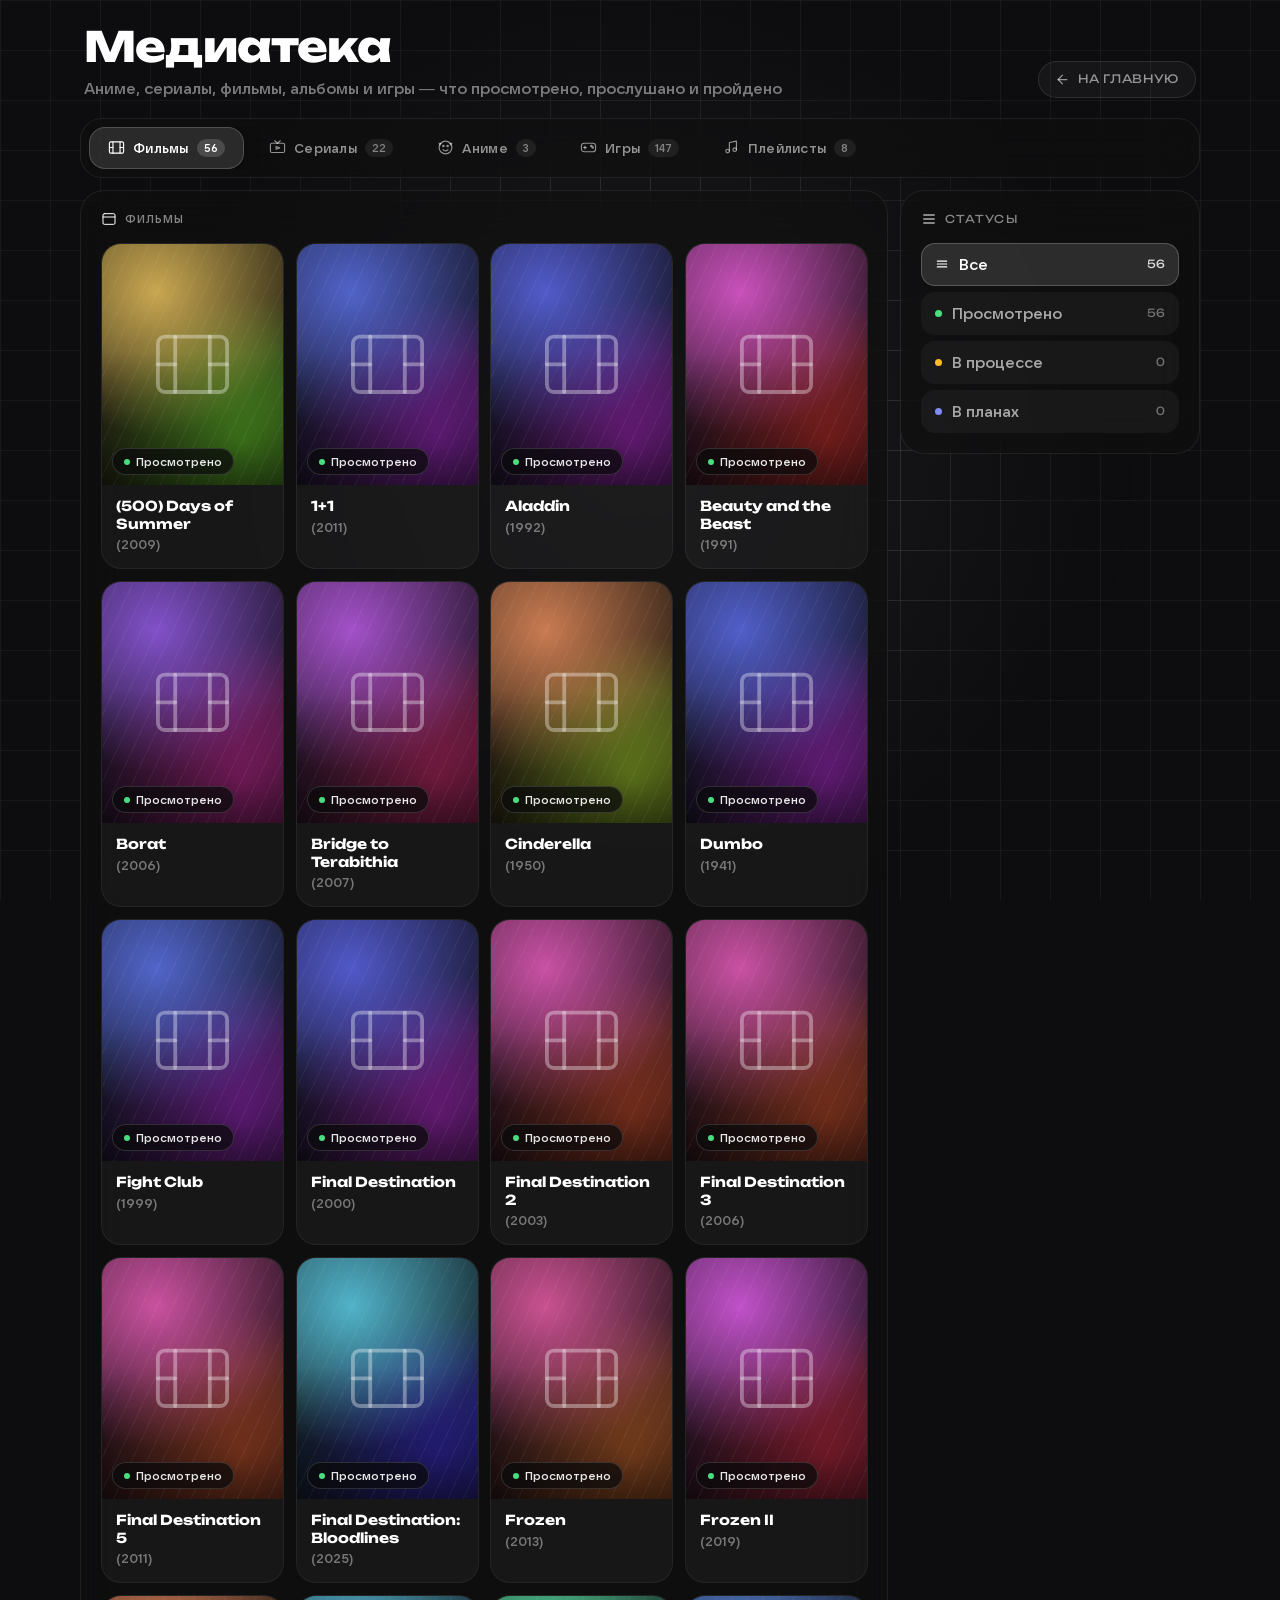
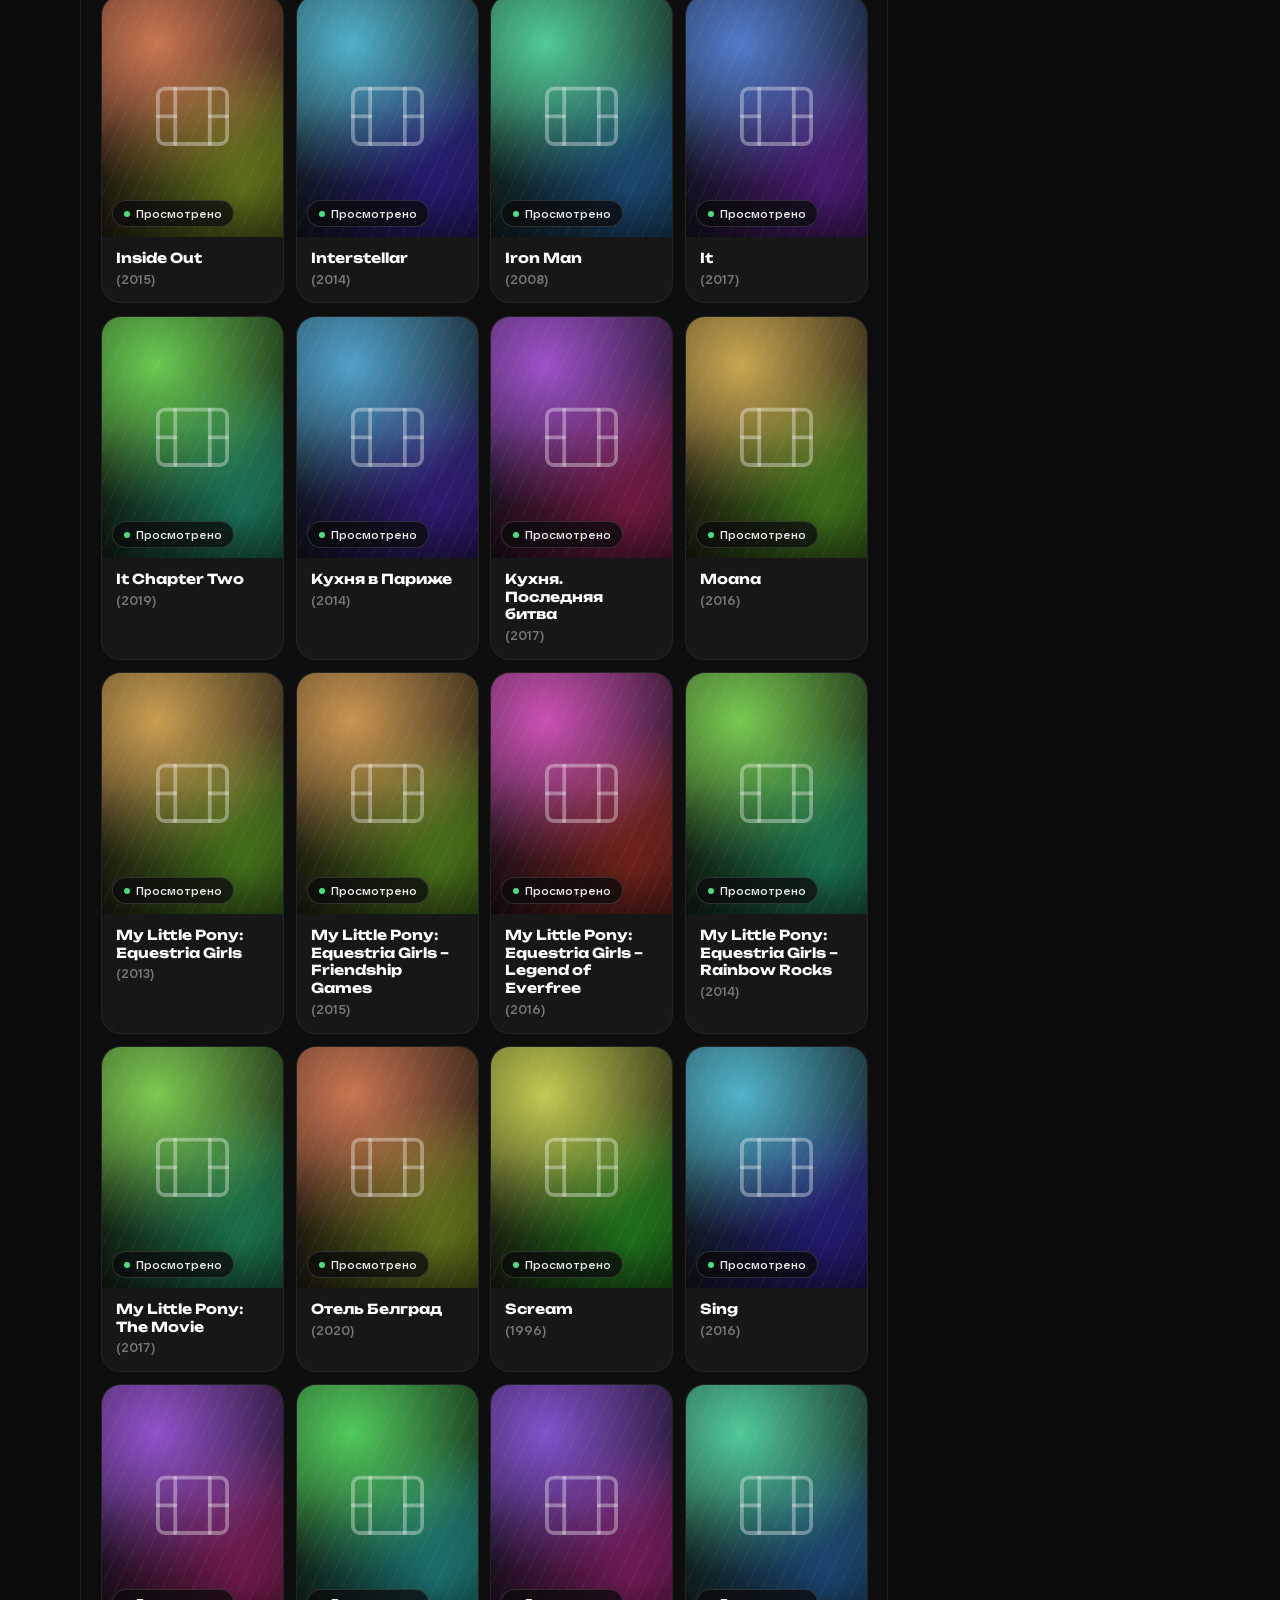
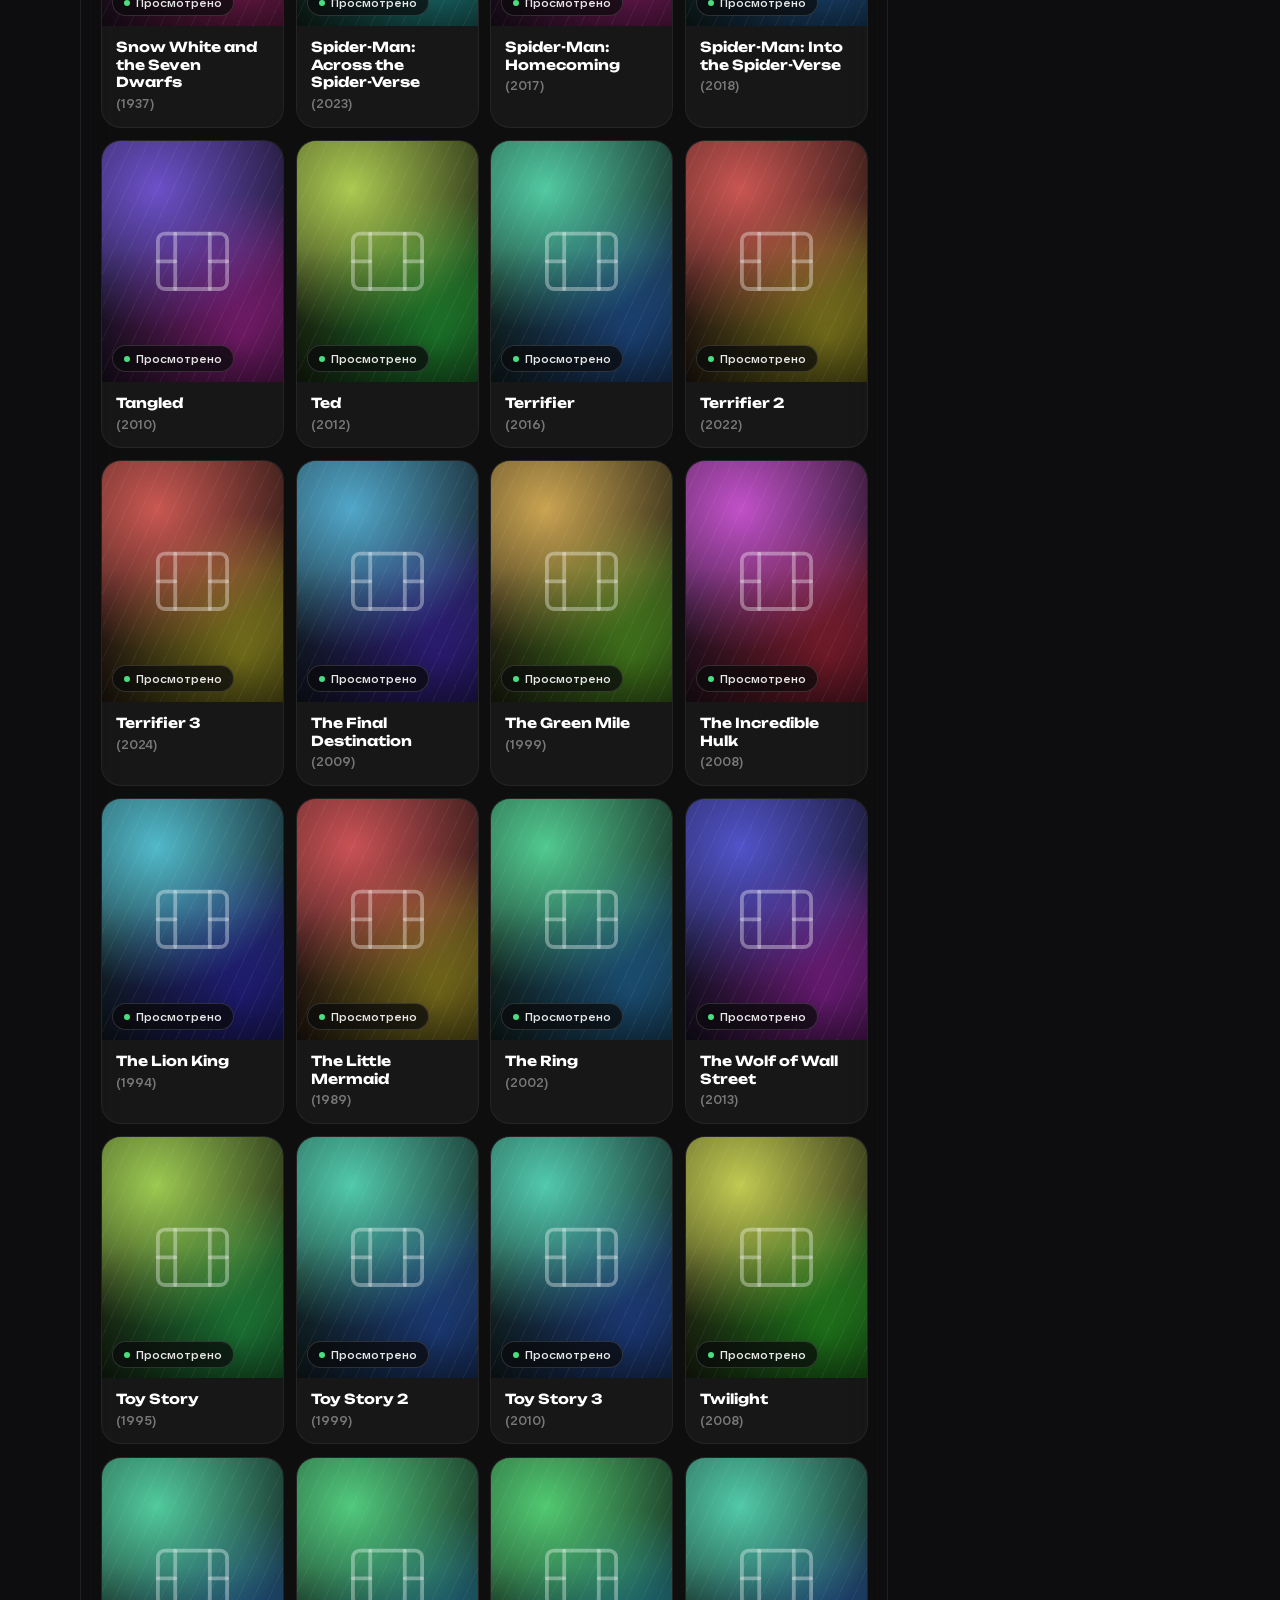
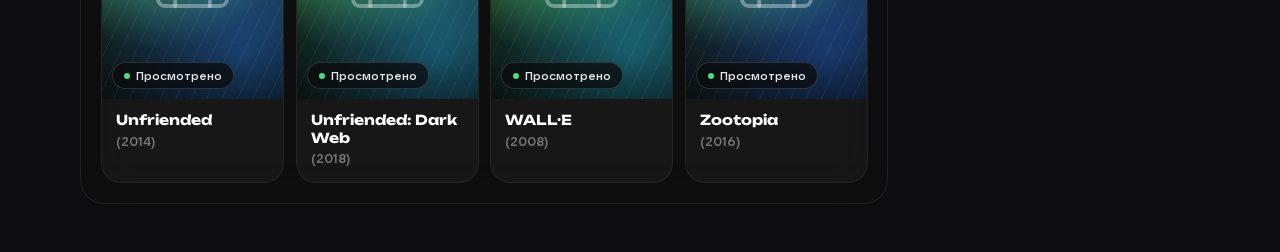
==== view.html @ f3234abe "v 1.0" ====
<!DOCTYPE html>
<html lang="ru">
<head>
<meta charset="UTF-8" />
<link rel="icon" type="image/png" href="./Clarise007.png" />
<meta name="viewport" content="width=device-width, initial-scale=1.0" />
<title>Медиатека — Clarise007</title>
<meta name="description" content="Медиатека Clarise007 — аниме, сериалы, фильмы, альбомы и игры." />
<style>
@font-face {
font-family: 'Unbounded';
src: url('./Unbounded-VariableFont_wght.ttf') format('truetype');
font-weight: 200 900;
font-display: swap;
}
@font-face {
font-family: 'VkSans';
src: url('./VKSansDisplayDemiBoldFaux.v100.ttf') format('truetype');
font-weight: 400;
font-display: swap;
}
</style>
<style>
* { box-sizing: border-box; }
body, p, span, div, a, li, input, button, h1, h2, h3, h4, h5, h6 {
font-family: 'VkSans', sans-serif;
}
body {
background-color: #0d0d0f;
color: #fff;
margin: 0;
min-height: 100vh;
padding: 1.5rem 2rem 3rem;
display: flex;
justify-content: center;
align-items: flex-start;
overflow-x: hidden;
}
/* === BACKGROUND === */
.grid-background {
position: fixed;
inset: 0;
pointer-events: none;
z-index: 0;
background-image:
linear-gradient(rgba(50,50,55,0.3) 1px, transparent 1px),
linear-gradient(90deg, rgba(50,50,55,0.3) 1px, transparent 1px);
background-size: 50px 50px;
}
.grid-background::after {
content: '';
position: absolute;
inset: 0;
background-image:
linear-gradient(rgba(120,120,130,0.5) 1.5px, transparent 1.5px),
linear-gradient(90deg, rgba(120,120,130,0.5) 1.5px, transparent 1.5px);
background-size: 50px 50px;
mask-image: radial-gradient(circle 400px at var(--mouse-x,50%) var(--mouse-y,50%), black, transparent);
-webkit-mask-image: radial-gradient(circle 400px at var(--mouse-x,50%) var(--mouse-y,50%), black, transparent);
}
.grid-background::before {
content: '';
position: absolute;
inset: 0;
background: radial-gradient(circle 500px at var(--mouse-x,50%) var(--mouse-y,50%), rgba(100,100,110,0.15), transparent);
}
.page {
position: relative;
z-index: 1;
width: 100%;
max-width: 1120px;
margin: 0 auto;
}
/* === HEADER === */
.page-header {
display: flex;
align-items: flex-end;
justify-content: space-between;
gap: 1rem;
margin-bottom: 1.25rem;
padding: 0 0.25rem;
}
.back-link {
display: inline-flex;
align-items: center;
gap: 8px;
font-family: 'Unbounded', sans-serif;
font-size: 0.72rem;
letter-spacing: 0.06em;
text-transform: uppercase;
color: rgba(255,255,255,0.55);
text-decoration: none;
border: 1px solid rgba(255,255,255,0.1);
background: rgba(255,255,255,0.04);
padding: 10px 16px;
border-radius: 100px;
transition: all 0.4s cubic-bezier(0.23, 1, 0.32, 1);
white-space: nowrap;
}
.back-link:hover {
color: #fff;
background: rgba(255,255,255,0.1);
border-color: rgba(255,255,255,0.22);
transform: translateX(-3px);
}
.back-link svg { width: 15px; height: 15px; }
.page-title {
font-family: 'Unbounded', sans-serif;
font-size: clamp(1.8rem, 4vw, 2.6rem);
font-weight: 800;
letter-spacing: -0.02em;
line-height: 1.1;
margin: 0;
}
.page-sub {
color: rgba(255,255,255,0.45);
font-size: 0.98rem;
margin-top: 8px;
}
/* === CATEGORY TABS === */
.tabs-wrap {
background: rgba(15, 15, 15, 0.6);
backdrop-filter: blur(24px);
-webkit-backdrop-filter: blur(24px);
border: 1px solid rgba(255,255,255,0.08);
border-radius: 22px;
padding: 8px;
margin-bottom: 12px;
}
.tabs {
display: flex;
gap: 6px;
overflow-x: auto;
scrollbar-width: none;
}
.tabs::-webkit-scrollbar { display: none; }
.tab {
display: inline-flex;
align-items: center;
gap: 8px;
border: 1px solid transparent;
background: transparent;
color: rgba(255,255,255,0.55);
padding: 11px 18px;
border-radius: 16px;
cursor: pointer;
font-family: 'Unbounded', sans-serif;
font-size: 0.82rem;
font-weight: 700;
letter-spacing: 0.02em;
white-space: nowrap;
transition: all 0.35s cubic-bezier(0.23, 1, 0.32, 1);
flex-shrink: 0;
}
.tab svg {
width: 17px; height: 17px;
stroke: currentColor; fill: none;
stroke-width: 1.6; stroke-linecap: round; stroke-linejoin: round;
flex-shrink: 0;
}
.tab:hover { color: #fff; background: rgba(255,255,255,0.06); }
.tab.active {
color: #fff;
background: rgba(255,255,255,0.12);
border-color: rgba(255,255,255,0.18);
box-shadow: 0 2px 16px rgba(0,0,0,0.35);
}
.tab-count {
font-size: 0.68rem;
font-weight: 600;
color: rgba(255,255,255,0.45);
background: rgba(255,255,255,0.07);
border-radius: 100px;
padding: 2px 7px;
}
.tab.active .tab-count { color: #fff; background: rgba(255,255,255,0.16); }
/* === DASHBOARD === */
.dashboard {
display: grid;
grid-template-columns: minmax(0, 1fr) 300px;
gap: 12px;
align-items: start;
}
.panel {
background: rgba(15, 15, 15, 0.6);
backdrop-filter: blur(24px);
-webkit-backdrop-filter: blur(24px);
border: 1px solid rgba(255,255,255,0.08);
border-radius: 24px;
padding: 1.25rem;
}
.panel-title {
display: flex;
align-items: center;
gap: 8px;
font-family: 'Unbounded', sans-serif;
font-size: 0.68rem;
letter-spacing: 0.1em;
text-transform: uppercase;
color: rgba(255,255,255,0.5);
margin-bottom: 1rem;
}
.panel-title svg {
width: 16px; height: 16px;
stroke: #fff; fill: none; stroke-width: 1.5;
stroke-linecap: round; stroke-linejoin: round;
}
/* === CARDS === */
.cards {
display: grid;
grid-template-columns: repeat(auto-fill, minmax(172px, 1fr));
gap: 12px;
}
.media-card {
background: rgba(255,255,255,0.04);
border: 1px solid rgba(255,255,255,0.06);
border-radius: 20px;
overflow: hidden;
text-decoration: none;
color: inherit;
display: flex;
flex-direction: column;
transition: all 0.5s cubic-bezier(0.23, 1, 0.32, 1);
animation: cardIn 0.55s cubic-bezier(0.23, 1, 0.32, 1) both;
}
@keyframes cardIn {
from { opacity: 0; transform: translateY(16px) scale(0.97); }
to { opacity: 1; transform: translateY(0) scale(1); }
}
.media-card[data-href] { cursor: pointer; }
.media-card.is-square .media-cover { aspect-ratio: 1 / 1; }
.media-card.is-square .media-cover::after { display: none; }
.cards.square-cards { grid-template-columns: repeat(auto-fill, minmax(184px, 1fr)); }
/* игры — вертикальные баннеры: карточки уже и выше остальных */
.cards.game-cards { grid-template-columns: repeat(auto-fill, minmax(146px, 1fr)); gap: 14px; }
.media-card.is-banner .media-cover { aspect-ratio: 2 / 3; }
.dashboard.solo { grid-template-columns: minmax(0, 1fr); }
.media-card:hover {
background: rgba(255,255,255,0.07);
border-color: rgba(255,255,255,0.16);
transform: translateY(-4px);
box-shadow: 0 10px 28px rgba(0,0,0,0.4);
}
.media-cover {
position: relative;
aspect-ratio: 3 / 4;
overflow: hidden;
background:
radial-gradient(circle at 30% 20%, hsla(var(--hue), 70%, 62%, 0.85), transparent 62%),
radial-gradient(circle at 78% 82%, hsla(calc(var(--hue) + 55), 65%, 48%, 0.8), transparent 60%),
linear-gradient(160deg, hsl(var(--hue), 38%, 20%), hsl(calc(var(--hue) + 40), 32%, 9%));
}
.media-cover::after {
content: '';
position: absolute;
inset: 0;
background:
repeating-linear-gradient(115deg, rgba(255,255,255,0.05) 0 1px, transparent 1px 14px),
linear-gradient(to top, rgba(0,0,0,0.55), transparent 55%);
}
.cover-glyph {
position: absolute;
inset: 0;
display: flex;
align-items: center;
justify-content: center;
color: rgba(255,255,255,0.35);
z-index: 1;
}
.cover-glyph svg {
width: 46%; height: 46%;
stroke: currentColor; fill: none;
stroke-width: 1.1; stroke-linecap: round; stroke-linejoin: round;
}
.media-cover img {
position: absolute;
inset: 0;
width: 100%;
height: 100%;
object-fit: cover;
z-index: 2;
transition: transform 0.6s cubic-bezier(0.23, 1, 0.32, 1);
}
.media-cover img.is-icon {
object-fit: contain;
padding: 22%;
}
.media-cover img.cover-img {
opacity: 0;
transition: opacity 0.5s ease, transform 0.6s cubic-bezier(0.23, 1, 0.32, 1);
}
.media-cover img.cover-img.loaded { opacity: 1; }
.media-card:hover .media-cover img { transform: scale(1.06); }
.media-status {
position: absolute;
left: 10px;
bottom: 10px;
z-index: 3;
display: inline-flex;
align-items: center;
gap: 6px;
padding: 5px 11px;
border-radius: 100px;
background: rgba(10,10,12,0.72);
backdrop-filter: blur(10px);
-webkit-backdrop-filter: blur(10px);
border: 1px solid rgba(255,255,255,0.14);
font-size: 0.72rem;
color: rgba(255,255,255,0.9);
white-space: nowrap;
}
.status-dot {
width: 6px; height: 6px; border-radius: 50%;
flex-shrink: 0;
}
.media-body {
padding: 12px 14px 14px;
display: flex;
flex-direction: column;
gap: 4px;
min-width: 0;
}
.media-title {
font-family: 'Unbounded', sans-serif;
font-size: 0.86rem;
font-weight: 700;
line-height: 1.3;
color: #fff;
}
.media-meta {
font-size: 0.82rem;
color: rgba(255,255,255,0.42);
line-height: 1.35;
}

/* === SIDEBAR === */
.sidebar { position: sticky; top: 2rem; }
.status-list { display: flex; flex-direction: column; gap: 6px; }
.status-btn {
display: flex;
align-items: center;
gap: 10px;
width: 100%;
padding: 11px 13px;
border-radius: 14px;
border: 1px solid transparent;
background: rgba(255,255,255,0.04);
color: rgba(255,255,255,0.62);
cursor: pointer;
font-size: 0.95rem;
text-align: left;
transition: all 0.35s cubic-bezier(0.23, 1, 0.32, 1);
}
.status-btn:hover { background: rgba(255,255,255,0.09); color: #fff; }
.status-btn.active {
background: rgba(255,255,255,0.13);
border-color: rgba(255,255,255,0.2);
color: #fff;
}
.status-btn .status-dot { width: 7px; height: 7px; }
.status-name { flex: 1; min-width: 0; }
.status-count {
font-family: 'Unbounded', sans-serif;
font-size: 0.7rem;
color: rgba(255,255,255,0.4);
font-variant-numeric: tabular-nums;
}
.status-btn.active .status-count { color: rgba(255,255,255,0.85); }
/* === EMPTY === */
.empty {
display: flex;
flex-direction: column;
align-items: center;
justify-content: center;
gap: 8px;
padding: 4rem 1rem;
text-align: center;
color: rgba(255,255,255,0.35);
}
.empty svg {
width: 40px; height: 40px;
stroke: rgba(255,255,255,0.25); fill: none;
stroke-width: 1.4; stroke-linecap: round; stroke-linejoin: round;
}
.empty-title {
font-family: 'Unbounded', sans-serif;
font-size: 0.9rem;
color: rgba(255,255,255,0.55);
}
/* === RESPONSIVE === */
@media (max-width: 900px) {
body { padding: 1.25rem 1.25rem 2rem; }
.dashboard { grid-template-columns: 1fr; }
.sidebar { position: static; order: -1; }
.status-list {
flex-direction: row;
flex-wrap: wrap;
gap: 6px;
}
.status-btn { width: auto; flex: 1 1 128px; }
}
@media (max-width: 600px) {
body { padding: 1rem 0.75rem; }
.page-header { flex-direction: column; align-items: flex-start; gap: 14px; }
.cards { grid-template-columns: repeat(auto-fill, minmax(140px, 1fr)); gap: 10px; }
.panel { padding: 1rem; border-radius: 20px; }
.media-title { font-size: 0.78rem; }
}
</style>
</head>
<body>
<div class="grid-background"></div>
<div class="page">
<header class="page-header">
<div>
<h1 class="page-title">Медиатека</h1>
<div class="page-sub">Аниме, сериалы, фильмы, альбомы и игры — что просмотрено, прослушано и пройдено</div>
</div>
<a class="back-link" href="./index.html">
<svg viewBox="0 0 24 24" fill="none" stroke="currentColor" stroke-width="2" stroke-linecap="round" stroke-linejoin="round"><line x1="19" y1="12" x2="5" y2="12"/><polyline points="12 19 5 12 12 5"/></svg>
На главную
</a>
</header>

<div class="tabs-wrap">
<nav class="tabs" id="tabs"></nav>
</div>

<div class="dashboard">
<main class="panel">
<div class="panel-title" id="panelTitle">
<svg viewBox="0 0 24 24"><rect x="3" y="4" width="18" height="16" rx="2"/><line x1="3" y1="9" x2="21" y2="9"/></svg>
<span id="panelTitleText">Аниме</span>
</div>
<div class="cards" id="cards"></div>
</main>
<aside>
<div class="sidebar">
<div class="panel">
<div class="panel-title">
<svg viewBox="0 0 24 24"><line x1="4" y1="6" x2="20" y2="6"/><line x1="4" y1="12" x2="20" y2="12"/><line x1="4" y1="18" x2="20" y2="18"/></svg>
Статусы
</div>
<div class="status-list" id="statusList"></div>
</div>
</div>
</aside>
</div>
</div>

<script>
/* === ICONS === */
const ICONS = {
anime: '<svg viewBox="0 0 24 24"><circle cx="12" cy="12" r="9"/><circle cx="9" cy="10" r="1"/><circle cx="15" cy="10" r="1"/><path d="M8.5 15c1 1.2 2.2 1.8 3.5 1.8s2.5-.6 3.5-1.8"/><path d="M4.5 8.5L3 6l2.8.6"/><path d="M19.5 8.5L21 6l-2.8.6"/></svg>',
series: '<svg viewBox="0 0 24 24"><rect x="2" y="6" width="20" height="13" rx="2"/><line x1="8" y1="2.5" x2="12" y2="6"/><line x1="16" y1="2.5" x2="12" y2="6"/><polygon points="10 10.5 15 12.5 10 14.5"/></svg>',
movies: '<svg viewBox="0 0 24 24"><rect x="2" y="4" width="20" height="16" rx="2"/><line x1="7" y1="4" x2="7" y2="20"/><line x1="17" y1="4" x2="17" y2="20"/><line x1="2" y1="12" x2="7" y2="12"/><line x1="17" y1="12" x2="22" y2="12"/></svg>',
playlists: '<svg viewBox="0 0 24 24"><path d="M9 17V5l10-2v12"/><circle cx="6.5" cy="17" r="2.5"/><circle cx="16.5" cy="15" r="2.5"/></svg>',
games: '<svg viewBox="0 0 24 24"><rect x="2" y="6" width="20" height="12" rx="4"/><line x1="7" y1="10" x2="7" y2="14"/><line x1="5" y1="12" x2="9" y2="12"/><circle cx="16" cy="10" r="1"/><circle cx="18" cy="12" r="1"/></svg>',
link: '<svg viewBox="0 0 24 24"><path d="M18 13v6a2 2 0 0 1-2 2H5a2 2 0 0 1-2-2V8a2 2 0 0 1 2-2h6"/><polyline points="15 3 21 3 21 9"/><line x1="10" y1="14" x2="21" y2="3"/></svg>',
empty: '<svg viewBox="0 0 24 24"><rect x="3" y="4" width="18" height="16" rx="2"/><line x1="3" y1="10" x2="21" y2="10"/><line x1="8" y1="15" x2="16" y2="15"/></svg>'
};

/* === STATUS COLORS === */
const STATUS_COLORS = ['#4ade80', '#fbbf24', '#818cf8', '#f472b6', '#22d3ee'];

/* === CATEGORIES === */
const CATEGORIES = [
  { id: 'movies', name: 'Фильмы',  statuses: ['Просмотрено', 'В процессе', 'В планах'] },
  { id: 'series', name: 'Сериалы', statuses: ['Просмотрено', 'В процессе', 'В планах'] },
  { id: 'anime',  name: 'Аниме',   statuses: ['Просмотрено', 'Смотрю', 'В планах'] },
  { id: 'games',  name: 'Игры',    statuses: ['Пройдено', 'Прохожу', 'Играю', 'Играла', 'Планирую'] },
  { id: 'playlists', name: 'Плейлисты', statuses: [] }
];

/* === CONTENT ===
   c — категория: movies / series / anime / games / playlists
   t — название, y — год (пишется в скобках), s — статус:
       0 — просмотрено / прослушано / пройдено, 1 — в процессе, 2 — в планах
   (у плейлистов статусов нет — s не пишется)
   q — (необязательно) точное название статьи в Википедии для постера
   img — (необязательно) своя картинка или путь к ней, icon: true — для логотипов,
         sq: true — для квадратных обложек, link — своя ссылка (открывается по клику)
   Порядок в списке не важен: карточки сортируются по алфавиту сами. */
const MEDIA = [
  /* --- ФИЛЬМЫ --- */
  { c: 'movies', t: 'Fight Club', y: '1999', s: 0 },
  { c: 'movies', t: '(500) Days of Summer', y: '2009', s: 0 },
  { c: 'movies', t: '1+1', y: '2011', s: 0, q: 'Intouchables' },
  { c: 'movies', t: 'Aladdin', y: '1992', s: 0, q: 'Aladdin (1992 Disney film)' },
  { c: 'movies', t: 'Beauty and the Beast', y: '1991', s: 0, q: 'Beauty and the Beast (1991 film)' },
  { c: 'movies', t: 'Borat', y: '2006', s: 0 },
  { c: 'movies', t: 'Bridge to Terabithia', y: '2007', s: 0, q: 'Bridge to Terabithia (2007 film)' },
  { c: 'movies', t: 'Cinderella', y: '1950', s: 0, q: 'Золушка (мультфильм, 1950)' },
  { c: 'movies', t: 'Dumbo', y: '1941', s: 0, q: 'Dumbo (1941 film)' },
  { c: 'movies', t: 'Final Destination', y: '2000', s: 0, q: 'Final Destination (film)' },
  { c: 'movies', t: 'Final Destination 2', y: '2003', s: 0 },
  { c: 'movies', t: 'Final Destination 3', y: '2006', s: 0 },
  { c: 'movies', t: 'The Final Destination', y: '2009', s: 0 },
  { c: 'movies', t: 'Final Destination 5', y: '2011', s: 0 },
  { c: 'movies', t: 'Final Destination: Bloodlines', y: '2025', s: 0, q: 'Final Destination Bloodlines' },
  { c: 'movies', t: 'Frozen', y: '2013', s: 0, q: 'Frozen (2013 film)' },
  { c: 'movies', t: 'Frozen II', y: '2019', s: 0 },
  { c: 'movies', t: 'The Green Mile', y: '1999', s: 0, q: 'The Green Mile (film)' },
  { c: 'movies', t: 'The Incredible Hulk', y: '2008', s: 0, q: 'The Incredible Hulk (film)' },
  { c: 'movies', t: 'Inside Out', y: '2015', s: 0, q: 'Inside Out (2015 film)' },
  { c: 'movies', t: 'Interstellar', y: '2014', s: 0, q: 'Interstellar (film)' },
  { c: 'movies', t: 'Iron Man', y: '2008', s: 0, q: 'Iron Man (2008 film)' },
  { c: 'movies', t: 'It', y: '2017', s: 0, q: 'It (2017 film)' },
  { c: 'movies', t: 'It Chapter Two', y: '2019', s: 0 },
  { c: 'movies', t: 'The Lion King', y: '1994', s: 0 },
  { c: 'movies', t: 'The Little Mermaid', y: '1989', s: 0, q: 'The Little Mermaid (1989 film)' },
  { c: 'movies', t: 'Moana', y: '2016', s: 0, q: 'Moana (2016 film)' },
  { c: 'movies', t: 'My Little Pony: The Movie', y: '2017', s: 0, q: 'My Little Pony: The Movie (2017 film)' },
  { c: 'movies', t: 'My Little Pony: Equestria Girls', y: '2013', s: 0 },
  { c: 'movies', t: 'My Little Pony: Equestria Girls – Rainbow Rocks', y: '2014', s: 0 },
  { c: 'movies', t: 'My Little Pony: Equestria Girls – Friendship Games', y: '2015', s: 0 },
  { c: 'movies', t: 'My Little Pony: Equestria Girls – Legend of Everfree', y: '2016', s: 0 },
  { c: 'movies', t: 'The Ring', y: '2002', s: 0, q: 'The Ring (2002 film)' },
  { c: 'movies', t: 'Scream', y: '1996', s: 0, q: 'Scream (1996 film)' },
  { c: 'movies', t: 'Sing', y: '2016', s: 0, q: 'Sing (2016 American film)' },
  { c: 'movies', t: 'Snow White and the Seven Dwarfs', y: '1937', s: 0, q: 'Белоснежка и семь гномов (мультфильм)' },
  { c: 'movies', t: 'Spider-Man: Homecoming', y: '2017', s: 0 },
  { c: 'movies', t: 'Spider-Man: Into the Spider-Verse', y: '2018', s: 0 },
  { c: 'movies', t: 'Spider-Man: Across the Spider-Verse', y: '2023', s: 0 },
  { c: 'movies', t: 'Tangled', y: '2010', s: 0 },
  { c: 'movies', t: 'Ted', y: '2012', s: 0, q: 'Ted (film)' },
  { c: 'movies', t: 'Terrifier', y: '2016', s: 0 },
  { c: 'movies', t: 'Terrifier 2', y: '2022', s: 0 },
  { c: 'movies', t: 'Terrifier 3', y: '2024', s: 0 },
  { c: 'movies', t: 'Toy Story', y: '1995', s: 0 },
  { c: 'movies', t: 'Toy Story 2', y: '1999', s: 0 },
  { c: 'movies', t: 'Toy Story 3', y: '2010', s: 0 },
  { c: 'movies', t: 'Twilight', y: '2008', s: 0, q: 'Twilight (2008 film)' },
  { c: 'movies', t: 'Unfriended', y: '2014', s: 0 },
  { c: 'movies', t: 'Unfriended: Dark Web', y: '2018', s: 0 },
  { c: 'movies', t: 'WALL·E', y: '2008', s: 0, q: 'WALL-E' },
  { c: 'movies', t: 'The Wolf of Wall Street', y: '2013', s: 0, q: 'The Wolf of Wall Street (2013 film)' },
  { c: 'movies', t: 'Zootopia', y: '2016', s: 0 },
  { c: 'movies', t: 'Кухня в Париже', y: '2014', s: 0 },
  { c: 'movies', t: 'Кухня. Последняя битва', y: '2017', s: 0 },
  { c: 'movies', t: 'Отель Белград', y: '2020', s: 0 },

  /* --- СЕРИАЛЫ --- */
  { c: 'series', t: '13 Reasons Why', y: '2017', s: 2 },
  { c: 'series', t: 'Better Call Saul', y: '2015', s: 2 },
  { c: 'series', t: 'Breaking Bad', y: '2008', s: 2 },
  { c: 'series', t: 'Gravity Falls', y: '2012', s: 0 },
  { c: 'series', t: 'Hazbin Hotel', y: '2024', s: 0 },
  { c: 'series', t: 'Helluva Boss', y: '2019', s: 0 },
  { c: 'series', t: 'Mr. Robot', y: '2015', s: 0 },
  { c: 'series', t: 'My Little Pony: Friendship Is Magic', y: '2010', s: 0 },
  { c: 'series', t: 'Scooby-Doo, Where Are You!', y: '1969', s: 0 },
  { c: 'series', t: 'Squid Game', y: '2021', s: 0 },
  { c: 'series', t: 'Stranger Things', y: '2016', s: 0 },
  { c: 'series', t: 'The Boys', y: '2019', s: 0, q: 'The Boys (TV series)' },
  { c: 'series', t: 'The Last of Us', y: '2023', s: 2, q: 'Одни из нас (телесериал)' },
  { c: 'series', t: 'Vlad Cool Cars', y: '2026', s: 0, img: 'https://i.ibb.co/xK9Mm8jp/Screenshot-2026-11-19-220156.png', link: 'https://www.imdb.com/title/tt49615116/' },
  { c: 'series', t: 'Wayne', y: '2019', s: 2, q: 'Wayne (TV series)' },
  { c: 'series', t: 'Wednesday', y: '2022', s: 0, q: 'Wednesday (TV series)' },
  { c: 'series', t: 'Welcome to Derry', y: '2025', s: 0 },
  { c: 'series', t: 'Young Sheldon', y: '2017', s: 2 },
  { c: 'series', t: 'Интерны', y: '2010', s: 0 },
  { c: 'series', t: 'Кухня', y: '2012', s: 0, q: 'Кухня (телесериал)' },
  { c: 'series', t: 'Кухня. Война за отель', y: '2019', s: 0 },
  { c: 'series', t: 'Отель Элеон', y: '2016', s: 0 },

  /* --- АНИМЕ --- */
  { c: 'anime', t: 'Mahou Shoujo ni Akogarete', y: '2024', s: 0, img: 'https://encrypted-tbn0.gstatic.com/images?q=tbn:ANd9GcT9cdAhP_g9tbRHRqq0cBgDEganIhB5hsC_P4E7McI530-RhhCgLgAjEHQ&s=10', link: 'https://animix.lol/anime/3571/' },
  { c: 'anime', t: 'Mahou Shoujo ni Akogarete 2', y: 'анонс', s: 2, img: 'https://media.kitsu.app/anime/49270/poster_image/large-90d2a9ce9e2b01bf5f236af88549b9d7.jpeg', nolink: true },
  { c: 'anime', t: 'Panty & Stocking with Garterbelt', y: '2010', s: 0, link: 'https://animix.lol/anime/3886/' },

  /* --- ИГРЫ
     a — Steam appid: из него строится ссылка на магазин и вертикальный баннер
        (library_600x900), поэтому url вручную не дублируем
     y — год выхода по странице Steam (у Deadlock её ещё нет — TBA)
     img — только для игр, у которых нет старого адреса обложки: URL берётся
        из Steam IStoreBrowseService (hashed library capsule) */

  /* Пройдено */
  { c: 'games', t: 'Schedule I', s: 0, y: '2025', a: 3164500 },
  { c: 'games', t: 'House Flipper 2', s: 0, y: '2023', a: 1190970 },
  { c: 'games', t: 'The Forest', s: 0, y: '2018', a: 242760 },
  { c: 'games', t: 'Sons of the Forest', s: 0, y: '2024', a: 1326470 },
  { c: 'games', t: 'Voidtrain', s: 0, y: '2025', a: 1159690, img: 'https://shared.akamai.steamstatic.com/store_item_assets/steam/apps/1159690/4efaa1c00e0471f0e8b415b09db3f2c038ba8704/library_capsule.jpg' },
  { c: 'games', t: 'Youtubers Life', s: 0, y: '2017', a: 428690 },
  { c: 'games', t: 'House Builder', s: 0, y: '2024', a: 1244630 },
  { c: 'games', t: 'Slime Rancher', s: 0, y: '2017', a: 433340 },
  { c: 'games', t: 'Subnautica', s: 0, y: '2018', a: 264710 },
  { c: 'games', t: 'Portal 2', s: 0, y: '2011', a: 620 },
  { c: 'games', t: 'House Flipper', s: 0, y: '2018', a: 613100 },
  { c: 'games', t: 'Sally Face', s: 0, y: '2016', a: 541570 },
  { c: 'games', t: 'Poppy Playtime', s: 0, y: '2021', a: 1721470 },
  { c: 'games', t: 'Subnautica 2', s: 0, y: '2026', a: 1962700, img: 'https://shared.akamai.steamstatic.com/store_item_assets/steam/apps/1962700/bd66bf4a6db518e15573284aa4030d1f9e1f364d/library_600x900.jpg' },
  { c: 'games', t: 'Hotel Renovator', s: 0, y: '2023', a: 1214470 },
  { c: 'games', t: 'Cuphead', s: 0, y: '2017', a: 268910 },
  { c: 'games', t: 'Vacation Simulator', s: 0, y: '2019', a: 726830 },
  { c: 'games', t: 'Outlast', s: 0, y: '2013', a: 238320 },
  { c: 'games', t: 'MiSide', s: 0, y: '2024', a: 2527500 },
  { c: 'games', t: 'Outlast 2', s: 0, y: '2017', a: 414700 },
  { c: 'games', t: "No, I'm not a Human", s: 0, y: '2025', a: 3180070, img: 'https://shared.akamai.steamstatic.com/store_item_assets/steam/apps/3180070/463354a2b81d416ddb538aa80fe65c75d0e4dcea/library_600x900.jpg' },
  { c: 'games', t: 'Satisfactory', s: 0, y: '2024', a: 526870 },
  { c: 'games', t: 'Stray', s: 0, y: '2022', a: 1332010 },
  { c: 'games', t: 'Fran Bow', s: 0, y: '2015', a: 362680 },
  { c: 'games', t: 'Raft', s: 0, y: '2022', a: 648800 },
  { c: 'games', t: 'Hello Neighbor', s: 0, y: '2017', a: 521890 },
  { c: 'games', t: 'Music Racer', s: 0, y: '2018', a: 893030 },
  { c: 'games', t: 'Portal', s: 0, y: '2007', a: 400 },
  { c: 'games', t: 'Helltaker', s: 0, y: '2020', a: 1289310 },
  { c: 'games', t: 'Rick and Morty: Virtual Rick-ality', s: 0, y: '2017', a: 469610 },
  { c: 'games', t: 'Job Simulator', s: 0, y: '2016', a: 448280 },
  { c: 'games', t: 'An alt girl for skoof', s: 0, y: '2024', a: 2901520, img: 'https://shared.akamai.steamstatic.com/store_item_assets/steam/apps/2901520/775153346b5e6a9f45abb1985a0f974e851d9fe0/library_capsule.jpg' },
  { c: 'games', t: 'Prison Boss VR', s: 0, y: '2017', a: 673600 },
  { c: 'games', t: 'Organized Inside', s: 0, y: '2025', a: 3609750, img: 'https://shared.akamai.steamstatic.com/store_item_assets/steam/apps/3609750/077687066ce4244b9396fa4b47164939d91d9035/library_600x900.jpg' },
  { c: 'games', t: 'Barro F', s: 0, y: '2020', a: 1239260 },
  { c: 'games', t: 'Barro 2020', s: 0, y: '2019', a: 1168660 },
  { c: 'games', t: 'Barro 22', s: 0, y: '2021', a: 1797610 },
  { c: 'games', t: 'Barro F22', s: 0, y: '2022', a: 1958600, img: 'https://shared.akamai.steamstatic.com/store_item_assets/steam/apps/1958600/b11cd3939b1589889e5ca166f0eafea9e22884db/library_600x900.jpg' },
  { c: 'games', t: 'Barro GT', s: 0, y: '2022', a: 1990740 },
  { c: 'games', t: 'Barro Racing', s: 0, y: '2020', a: 1307090 },
  { c: 'games', t: 'Barro T23', s: 0, y: '2023', a: 2379030 },
  { c: 'games', t: 'Barro F25', s: 0, y: '2025', a: 3626800, img: 'https://shared.akamai.steamstatic.com/store_item_assets/steam/apps/3626800/64f88d65a25687cabf55dec934fc3f9aa3ee5c7b/library_600x900.jpg' },
  { c: 'games', t: 'Barro 2024', s: 0, y: '2024', a: 3119720 },
  { c: 'games', t: 'Miss Neko: Pirates', s: 0, y: '2024', a: 2695270 },
  { c: 'games', t: 'Amanda the Adventurer', s: 0, y: '2023', a: 2166060 },
  { c: 'games', t: 'Milk outside a bag of milk outside a bag of milk', s: 0, y: '2021', a: 1604000 },
  { c: 'games', t: 'Storyteller', s: 0, y: '2023', a: 1624540 },
  { c: 'games', t: 'Miss Neko 3', s: 0, y: '2022', a: 2022180 },
  /* Fears to Fathom — все эпизоды Rayll отдельно, по порядку выхода */
  { c: 'games', t: 'Fears to Fathom - Home Alone', s: 0, y: '2021', a: 1671340 },
  { c: 'games', t: 'Fears to Fathom - Norwood Hitchhike', s: 0, y: '2022', a: 1763050 },
  { c: 'games', t: 'Fears to Fathom - Carson House', s: 0, y: '2023', a: 2120900 },
  { c: 'games', t: 'Fears to Fathom - Ironbark Lookout', s: 0, y: '2023', a: 2506160 },
  { c: 'games', t: 'Fears to Fathom - Woodbury Getaway', s: 0, y: '2024', a: 2961530 },
  { c: 'games', t: 'Fears to Fathom - Scratch Creek', s: 0, y: '2026', a: 4121170, img: 'https://shared.akamai.steamstatic.com/store_item_assets/steam/apps/4121170/fc4bb0a814cedd55d33dd0ca32ce5f54864e7f3a/library_capsule.jpg' },
  { c: 'games', t: 'The Baby in Yellow', s: 0, y: '2023', a: 2291340 },
  { c: 'games', t: 'Hozy', s: 0, y: '2026', a: 3326230, img: 'https://shared.akamai.steamstatic.com/store_item_assets/steam/apps/3326230/39d05ca20f3a2c0e6694458042df2a4e87c781b5/library_capsule.jpg' },
  { c: 'games', t: 'Melatonin', s: 0, y: '2022', a: 1585220 },
  { c: 'games', t: 'Shave & Stuff', s: 0, y: '2024', a: 2195400 },
  { c: 'games', t: 'The Stanley Parable: Ultra Deluxe', s: 0, y: '2022', a: 1703340 },
  { c: 'games', t: 'Milk inside a bag of milk inside a bag of milk', s: 0, y: '2020', a: 1392820 },
  { c: 'games', t: 'Undertale', s: 0, y: '2015', a: 391540 },
  { c: 'games', t: 'Purple Place', s: 0, y: '2023', a: 1117090 },
  { c: 'games', t: 'Miss Neko', s: 0, y: '2019', a: 1101450 },

  /* Прохожу */
  { c: 'games', t: 'Scrap Mechanic', s: 1, y: '2016', a: 387990 },
  { c: 'games', t: 'Icarus', s: 1, y: '2021', a: 1149460 },
  { c: 'games', t: 'Moon Sweepers', s: 1, y: '2026', a: 5335510, img: 'https://shared.akamai.steamstatic.com/store_item_assets/steam/apps/5335510/b11598a928ea1ac19bfa83eec2ab071a93ec7313/library_capsule.jpg' },
  { c: 'games', t: 'Palworld', s: 1, y: '2024', a: 1623730, img: 'https://shared.akamai.steamstatic.com/store_item_assets/steam/apps/1623730/f85c38b444047c686d44eea5f649c9ae761fd06a/library_capsule.jpg' },

  /* Играю */
  { c: 'games', t: 'Deadlock', s: 2, y: 'TBA', a: 1422450 },
  { c: 'games', t: 'The Outlast Trials', s: 2, y: '2024', a: 1304930, img: 'https://shared.akamai.steamstatic.com/store_item_assets/steam/apps/1304930/b511ed32e00d90a15e6d1bf7861fe88f0cdde5db/library_capsule.jpg' },

  /* Играла */
  { c: 'games', t: 'Counter-Strike 2', s: 3, y: '2023', a: 730 },
  { c: 'games', t: 'Valorant', s: 3, y: '2020', link: 'https://playvalorant.com/' },
  { c: 'games', t: 'Phasmophobia', s: 3, y: '2020', a: 739630 },
  { c: 'games', t: 'PEAK', s: 3, y: '2025', a: 3527290, img: 'https://shared.akamai.steamstatic.com/store_item_assets/steam/apps/3527290/480bd879ac737921bfa2529a6fea15961267ad21/library_600x900.jpg' },
  { c: 'games', t: 'Stardew Valley', s: 3, y: '2016', a: 413150 },
  { c: 'games', t: 'R.E.P.O.', s: 3, y: '2025', a: 3241660 },
  { c: 'games', t: 'Content Warning', s: 3, y: '2024', a: 2881650 },
  { c: 'games', t: 'Dark Hours', s: 3, y: '2025', a: 2208570 },
  { c: 'games', t: 'Human Fall Flat', s: 3, y: '2016', a: 477160 },
  { c: 'games', t: 'Euro Truck Simulator 2', s: 3, y: '2012', a: 227300 },
  { c: 'games', t: 'The Sims 4', s: 3, y: '2014', a: 1222670 },
  { c: 'games', t: 'Geometry Dash', s: 3, y: '2014', a: 322170 },
  { c: 'games', t: 'The Headliners', s: 3, y: '2025', a: 3059070, img: 'https://shared.akamai.steamstatic.com/store_item_assets/steam/apps/3059070/eafcfab6ae1fd425c04cf41fd6617060fd3ac9b6/library_600x900.jpg' },
  { c: 'games', t: 'Lethal Company', s: 3, y: '2023', a: 1966720 },
  { c: 'games', t: 'RV There Yet?', s: 3, y: '2025', a: 3949040, img: 'https://shared.akamai.steamstatic.com/store_item_assets/steam/apps/3949040/701632e4a84f8378c23fdf18ae127cb6a0f3f904/library_capsule.jpg' },
  { c: 'games', t: 'PC Building Simulator', s: 3, y: '2019', a: 621060 },
  { c: 'games', t: 'People Playground', s: 3, y: '2019', a: 1118200 },
  { c: 'games', t: "That's not my Neighbor", s: 3, y: '2025', a: 3431040 },
  { c: 'games', t: 'Among Us', s: 3, y: '2018', a: 945360 },
  { c: 'games', t: 'Ranch Simulator', s: 3, y: '2023', a: 1119730 },
  { c: 'games', t: 'Hired Ops', s: 3, y: '2021', a: 374280 },
  { c: 'games', t: 'Stumble Guys', s: 3, y: '2021', a: 1677740 },
  { c: 'games', t: 'Project: Playtime', s: 3, y: '2022', a: 1961460 },
  { c: 'games', t: 'One-armed cook', s: 3, y: '2022', a: 1977530 },
  { c: 'games', t: 'Fruit Ninja VR', s: 3, y: '2016', a: 486780 },
  { c: 'games', t: 'Gamble With Your Friends', s: 3, y: '2026', a: 3892270, img: 'https://shared.akamai.steamstatic.com/store_item_assets/steam/apps/3892270/aae0d37eb09a4e20706805e0db735fbbe04ecd15/library_capsule.jpg' },
  { c: 'games', t: 'Hotline Miami', s: 3, y: '2012', a: 219150 },
  { c: 'games', t: 'Fallout Shelter', s: 3, y: '2017', a: 588430 },
  { c: 'games', t: "Don't Starve Together", s: 3, y: '2016', a: 322330 },
  { c: 'games', t: 'Goat Simulator', s: 3, y: '2014', a: 265930 },
  { c: 'games', t: 'BeamNG.drive', s: 3, y: '2015', a: 284160 },
  { c: 'games', t: 'Muck', s: 3, y: '2021', a: 1625450 },
  { c: 'games', t: 'Terraria', s: 3, y: '2011', a: 105600 },
  { c: 'games', t: 'One-armed robber', s: 3, y: '2023', a: 2551020 },
  { c: 'games', t: 'Tiny Eden', s: 3, y: '2026', a: 3375110, img: 'https://shared.akamai.steamstatic.com/store_item_assets/steam/apps/3375110/489df5536cd98813184b2c5bb1b48298d1b990e5/library_capsule.jpg' },
  { c: 'games', t: 'Cities: Skylines', s: 3, y: '2015', a: 255710 },
  { c: 'games', t: 'MIMESIS', s: 3, y: '2025', a: 2827200 },
  { c: 'games', t: 'Teardown', s: 3, y: '2022', a: 1167630 },
  { c: 'games', t: 'Left 4 Dead 2', s: 3, y: '2009', a: 550 },
  { c: 'games', t: 'Sky: Children of the Light', s: 3, y: '2024', a: 2325290 },
  { c: 'games', t: 'WooLoop', s: 3, y: '2023', a: 1878910 },
  { c: 'games', t: 'Fishing Planet', s: 3, y: '2015', a: 380600 },
  { c: 'games', t: 'Streamer Life Simulator 2', s: 3, y: '2026', a: 2890830 },
  { c: 'games', t: 'POSTAL 2', s: 3, y: '2012', a: 223470 },
  { c: 'games', t: 'Amanda the Adventurer 2', s: 3, y: '2024', a: 2826800 },
  { c: 'games', t: 'Anger Foot', s: 3, y: '2024', a: 1978590 },
  { c: 'games', t: "No Man's Sky", s: 3, y: '2016', a: 275850 },
  { c: 'games', t: 'Supermarket Simulator', s: 3, y: '2025', a: 2670630 },
  { c: 'games', t: "Garry's Mod", s: 3, y: '2006', a: 4000 },
  { c: 'games', t: 'Rec Room', s: 3, y: '2021', a: 471710 },
  { c: 'games', t: 'My Summer Car', s: 3, y: '2016', a: 516750 },
  { c: 'games', t: 'Hunt: Showdown 1896', s: 3, y: '2019', a: 594650 },
  { c: 'games', t: 'Human Fall Flat VR', s: 3, y: '2024', a: 2777220 },
  { c: 'games', t: 'House Flipper VR', s: 3, y: '2020', a: 1194700 },
  { c: 'games', t: 'The Binding of Isaac: Rebirth', s: 3, y: '2014', a: 250900 },
  { c: 'games', t: 'Deisim', s: 3, y: '2022', a: 525680 },
  { c: 'games', t: 'Goat Simulator 3', s: 3, y: '2024', a: 850190, img: 'https://shared.akamai.steamstatic.com/store_item_assets/steam/apps/850190/d7d339a57cacfaef7632bdd3b5f9e999eb7fc22d/library_600x900.jpg' },
  { c: 'games', t: 'Marvel Rivals', s: 3, y: '2024', a: 2767030, img: 'https://shared.akamai.steamstatic.com/store_item_assets/steam/apps/2767030/12be32a207a49ff59087a7d6a891f220a2be7e6f/library_capsule.jpg' },
  { c: 'games', t: 'BlasterBeat', s: 3, y: '2023', a: 1575680 },
  { c: 'games', t: 'Toilet Management Simulator', s: 3, y: '2020', a: 1361860 },
  { c: 'games', t: 'Hollow Knight', s: 3, y: '2017', a: 367520 },
  { c: 'games', t: 'We Become What We Behold', s: 3, y: '2019', a: 1103210 },
  { c: 'games', t: 'DDNet', s: 3, y: '2020', a: 412220 },
  { c: 'games', t: 'Goose Goose Duck', s: 3, y: '2021', a: 1568590 },
  { c: 'games', t: 'Buckshot Roulette', s: 3, y: '2024', a: 2835570 },

  /* Планирую */
  { c: 'games', t: '7 Days to Die', s: 4, y: '2013', a: 251570 },
  { c: 'games', t: 'Deep Rock Galactic', s: 4, y: '2020', a: 548430 },
  { c: 'games', t: 'Detroit: Become Human', s: 4, y: '2020', a: 1222140 },
  { c: 'games', t: 'Escape the Backrooms', s: 4, y: '2025', a: 1943950, img: 'https://shared.akamai.steamstatic.com/store_item_assets/steam/apps/1943950/7f91890deae0cf3ac362bc573f2f7ef9b82dfa19/library_capsule.jpg' },
  { c: 'games', t: 'Indigo Park', s: 4, y: '2024', a: 2504480 },
  { c: 'games', t: 'KinitoPET', s: 4, y: '2024', a: 2075070 },
  { c: 'games', t: 'Left 4 Dead', s: 4, y: '2008', a: 500 },
  { c: 'games', t: "Liar's Bar", s: 4, y: '2024', a: 3097560 },
  { c: 'games', t: 'NEEDY GIRL OVERDOSE', s: 4, y: '2022', a: 1451940 },
  { c: 'games', t: 'POSTAL', s: 4, y: '1997', a: 232770 },
  { c: 'games', t: 'Super Bunny Man', s: 4, y: '2023', a: 673750 },
  { c: 'games', t: 'Survival Machine', s: 4, y: '2026', a: 1601330, img: 'https://shared.akamai.steamstatic.com/store_item_assets/steam/apps/1601330/ea48f4efa22882c31e6954590f731c87c305e43e/library_capsule.jpg' },
  { c: 'games', t: 'Valheim', s: 4, y: '2021', a: 892970, img: 'https://shared.akamai.steamstatic.com/store_item_assets/steam/apps/892970/3dee2eb67bca0660c5ca3c9e1cfbdfc1063333ba/library_capsule.jpg' },

  /* --- ПЛЕЙЛИСТЫ (порядок = авторский, не сортируется)
     desc — текст из описания плейлиста (без «Info・clarise007.github.io┃»),
     img — обложка, link — ссылка на плейлист */
  { c: 'playlists', t: 'Comfort', desc: 'Late Night Vibes', img: 'https://image-cdn-fa.spotifycdn.com/image/ab67706c0000da8496d6fbf05eb652943452b6cf', sq: true, link: 'https://open.spotify.com/playlist/0izgLVdhQfqDNFa7GAZNWo' },
  { c: 'playlists', t: 'Rage', desc: 'Loud and Fast', img: 'https://image-cdn-fa.spotifycdn.com/image/ab67706c0000da8481e8f5ed55da3bd0738ed9fa', sq: true, link: 'https://open.spotify.com/playlist/3bxV563FKlsXK1MbHvxL2Q' },
  { c: 'playlists', t: 'Glitch', desc: 'Digital Noise', img: 'https://image-cdn-fa.spotifycdn.com/image/ab67706c0000da8438855af6a1ba9a5dae46c9d6', sq: true, link: 'https://open.spotify.com/playlist/3Jcmky6SDn0SjhAN4BUnIN' },
  { c: 'playlists', t: 'Memory', desc: 'OST from Games', img: 'https://image-cdn-fa.spotifycdn.com/image/ab67706c0000da84c2f6133b0d249670500808a3', sq: true, link: 'https://open.spotify.com/playlist/0ThIqexAPPEqFBJALaex5P' },
  { c: 'playlists', t: 'Bloodlust', desc: 'Heavy and Ruthless', img: 'https://image-cdn-fa.spotifycdn.com/image/ab67706c0000da84fae56f4d79c0ae1261ec98b2', sq: true, link: 'https://open.spotify.com/playlist/1kPn6wffXF1BIq11Sr9zhK' },
  { c: 'playlists', t: 'Scream', desc: 'Soft and Emotional', img: 'https://image-cdn-fa.spotifycdn.com/image/ab67706c0000da8445f7c6249388b607678ce96b', sq: true, link: 'https://open.spotify.com/playlist/7BBzfumYRUfi4IiN9XrgeR' },
  { c: 'playlists', t: 'Loser', desc: 'Loser Core', img: 'https://image-cdn-fa.spotifycdn.com/image/ab67706c0000da8424868485714eb230c1d90d2f', sq: true, link: 'https://open.spotify.com/playlist/6b6NmJbuUqmI9v6WjIPS80' },
  { c: 'playlists', t: 'Lo-fi', desc: 'Quiet Life', img: 'https://image-cdn-fa.spotifycdn.com/image/ab67706c0000da84f30d8c6be3e14e4b3698706f', sq: true, link: 'https://open.spotify.com/playlist/5sm87ajAgxSm9lYU6GTpui' }
];

let activeCat = CATEGORIES[0].id;
let activeStatus = null;

const tabsEl = document.getElementById('tabs');
const cardsEl = document.getElementById('cards');
const statusListEl = document.getElementById('statusList');
const sidebarEl = document.querySelector('.sidebar');
const dashboardEl = document.querySelector('.dashboard');
const panelTitleText = document.getElementById('panelTitleText');

function catById(id) {
  return CATEGORIES.find(function (c) { return c.id === id; });
}

const collator = new Intl.Collator('ru', { sensitivity: 'base' });

/* Кириллица -> латиница только для сортировки:
   так «Кухня» встаёт рядом с K, а не отдельным блоком в конце. */
const TRANSLIT = {
  'а': 'a', 'б': 'b', 'в': 'v', 'г': 'g', 'д': 'd', 'е': 'e', 'ё': 'e',
  'ж': 'zh', 'з': 'z', 'и': 'i', 'й': 'i', 'к': 'k', 'л': 'l', 'м': 'm',
  'н': 'n', 'о': 'o', 'п': 'p', 'р': 'r', 'с': 's', 'т': 't', 'у': 'u',
  'ф': 'f', 'х': 'h', 'ц': 'c', 'ч': 'ch', 'ш': 'sh', 'щ': 'sch', 'ъ': '',
  'ы': 'y', 'ь': '', 'э': 'e', 'ю': 'yu', 'я': 'ya'
};

function sortKey(title) {
  return title.toLowerCase().replace(/[а-яё]/g, function (ch) {
    return TRANSLIT[ch] !== undefined ? TRANSLIT[ch] : ch;
  });
}

function itemsOf(catId) {
  const items = MEDIA.filter(function (m) { return m.c === catId; });
  /* у плейлистов порядок авторский — не сортируем */
  if (catId === 'playlists') return items;
  return items.sort(function (a, b) {
    return collator.compare(sortKey(a.t), sortKey(b.t)) || collator.compare(a.t, b.t);
  });
}

function steamCover(appid) {
  return 'https://cdn.akamai.steamstatic.com/steam/apps/' + appid + '/library_600x900.jpg';
}

function steamHeader(appid) {
  return 'https://cdn.akamai.steamstatic.com/steam/apps/' + appid + '/header.jpg';
}

function steamLink(appid) {
  return 'https://store.steampowered.com/app/' + appid + '/';
}

function hueOf(title) {
  let h = 0;
  for (let i = 0; i < title.length; i++) h = (h * 31 + title.charCodeAt(i)) % 360;
  return h;
}

function renderTabs() {
  tabsEl.innerHTML = CATEGORIES.map(function (c) {
    return '<button class="tab' + (c.id === activeCat ? ' active' : '') + '" data-cat="' + c.id + '">' +
      ICONS[c.id] +
      '<span>' + c.name + '</span>' +
      '<span class="tab-count">' + itemsOf(c.id).length + '</span>' +
    '</button>';
  }).join('');
}

function renderStatuses() {
  const cat = catById(activeCat);
  const items = itemsOf(activeCat);
  const counts = cat.statuses.map(function () { return 0; });
  items.forEach(function (m) { if (counts[m.s] !== undefined) counts[m.s]++; });

  sidebarEl.style.display = cat.statuses.length ? '' : 'none';

  if (!cat.statuses.length) { statusListEl.innerHTML = ''; return; }

  statusListEl.innerHTML =
    '<button class="status-btn' + (activeStatus === null ? ' active' : '') + '" data-status="all">' +
      '<svg viewBox="0 0 24 24" width="14" height="14" fill="none" stroke="currentColor" stroke-width="2" stroke-linecap="round"><line x1="4" y1="7" x2="20" y2="7"/><line x1="4" y1="12" x2="20" y2="12"/><line x1="4" y1="17" x2="20" y2="17"/></svg>' +
      '<span class="status-name">Все</span>' +
      '<span class="status-count">' + items.length + '</span>' +
    '</button>' +
    cat.statuses.map(function (name, i) {
      return '<button class="status-btn' + (activeStatus === i ? ' active' : '') + '" data-status="' + i + '">' +
        '<span class="status-dot" style="background:' + STATUS_COLORS[i] + '"></span>' +
        '<span class="status-name">' + name + '</span>' +
        '<span class="status-count">' + counts[i] + '</span>' +
      '</button>';
    }).join('');
}

function renderCards() {
  const cat = catById(activeCat);
  panelTitleText.textContent = cat.name;

  /* без статусов сайдбар скрыт — карточки и сетка занимают всю ширину */
  const solo = !cat.statuses.length;
  const banner = cat.id === 'games';
  dashboardEl.classList.toggle('solo', solo);
  cardsEl.classList.toggle('square-cards', solo);
  cardsEl.classList.toggle('game-cards', banner);

  const items = itemsOf(activeCat).filter(function (m) {
    return activeStatus === null || m.s === activeStatus;
  });

  if (!items.length) {
    cardsEl.innerHTML =
      '<div class="empty" style="grid-column: 1 / -1;">' +
        ICONS.empty +
        '<div class="empty-title">Пока пусто</div>' +
        '<div>Здесь появятся записи категории «' + cat.name + '»</div>' +
      '</div>';
    return;
  }

  cardsEl.innerHTML = items.map(function (m, i) {
    /* у игр постер и ссылка строятся из Steam appid */
    const img = m.img || (m.a ? steamCover(m.a) : '');
    const href = m.link || (m.a ? steamLink(m.a) : '');
    /* у части игр нет вертикальной обложки — берём широкую, иначе оставляем градиент */
    const onerr = (!m.img && m.a)
      ? ' onerror="if(this.dataset.f){this.style.visibility=\'hidden\'}else{this.dataset.f=1;this.src=\'' + steamHeader(m.a) + '\'}"'
      : '';

    const cover =
      '<span class="cover-glyph">' + ICONS[m.c] + '</span>' +
      '<img class="cover-img' + (m.icon ? ' is-icon' : '') + (img ? ' loaded' : '') + '"' +
        (img ? ' src="' + img + '"' : '') + ' alt="' + m.t + '" loading="lazy"' + onerr + ' />';

    const inner =
      '<div class="media-cover" style="--hue:' + hueOf(m.t) + '">' +
        cover +
        (cat.statuses.length
          ? '<span class="media-status"><span class="status-dot" style="background:' + STATUS_COLORS[m.s] + '"></span>' + cat.statuses[m.s] + '</span>'
          : '') +
      '</div>' +
      '<div class="media-body">' +
        '<div class="media-title">' + m.t + '</div>' +
        '<div class="media-meta">' +
          (m.desc !== undefined ? m.desc : (m.y ? '(' + m.y + ')' : cat.name)) +
        '</div>' +
      '</div>';

    const style = ' style="animation-delay:' + Math.min(i, 8) * 30 + 'ms"';
    const dataQ = img ? '' : ' data-q="' + (m.q || m.t) + '"';
    const cardClass = 'media-card' + (m.sq ? ' is-square' : '') + (banner ? ' is-banner' : '');
    return href
      ? '<a class="' + cardClass + '" href="' + href + '" target="_blank" rel="noopener noreferrer"' + dataQ + style + '>' + inner + '</a>'
      : '<article class="' + cardClass + '"' + dataQ +
          (m.nolink ? '' : ' data-cat="' + m.c + '" data-name="' + m.t + '"') +
          style + '>' + inner + '</article>';
  }).join('');

  loadCovers();
}

/* === ОБЛОЖКИ И ССЫЛКИ === */
const infoCache = new Map();

function wikiLang(title) {
  return /[\u0400-\u04FF]/.test(title) ? 'ru' : 'en';
}

async function fetchWiki(lang, titles) {
  const out = new Map();
  const url = 'https://' + lang + '.wikipedia.org/w/api.php?action=query&format=json&origin=*'
    + '&redirects=1&prop=pageimages|pageprops&piprop=thumbnail&pithumbsize=500&pilicense=any'
    + '&titles=' + encodeURIComponent(titles.join('|'));
  let data = null;
  try {
    const res = await fetch(url);
    if (res.ok) data = await res.json();
  } catch (e) { /* без сети останутся градиентные обложки */ }

  const query = (data && data.query) || {};
  const alias = {};
  (query.normalized || []).forEach(function (n) { alias[n.from] = n.to; });
  (query.redirects || []).forEach(function (n) { alias[n.from] = n.to; });
  const pages = {};
  Object.keys(query.pages || {}).forEach(function (k) { pages[query.pages[k].title] = query.pages[k]; });

  titles.forEach(function (title) {
    let cur = title;
    for (let g = 0; alias[cur] && g < 5; g++) cur = alias[cur];
    const page = pages[cur];
    const thumb = page && page.thumbnail;
    out.set(title, {
      img: thumb ? thumb.source : null,
      imgW: thumb ? thumb.width : 0,
      imgH: thumb ? thumb.height : 0,
      qid: page && page.pageprops ? page.pageprops.wikibase_item : null
    });
  });
  return out;
}

async function fetchImdbIds(qids) {
  const out = new Map();
  for (let i = 0; i < qids.length; i += 80) {
    const chunk = qids.slice(i, i + 80);
    const query = 'SELECT ?item ?imdb WHERE { VALUES ?item { ' +
      chunk.map(function (id) { return 'wd:' + id; }).join(' ') +
      ' } ?item wdt:P345 ?imdb. }';
    const url = 'https://query.wikidata.org/sparql?format=json&query=' + encodeURIComponent(query);
    try {
      const res = await fetch(url);
      if (!res.ok) continue;
      const data = await res.json();
      ((data.results && data.results.bindings) || []).forEach(function (row) {
        const id = row.item.value.split('/').pop();
        out.set(id, 'https://www.imdb.com/title/' + row.imdb.value + '/');
      });
    } catch (e) { /* пропускаем — останется поиск по IMDb */ }
  }
  return out;
}

async function fetchTvmaze(name) {
  try {
    const res = await fetch('https://api.tvmaze.com/singlesearch/shows?q=' + encodeURIComponent(name));
    if (!res.ok) return null;
    const show = await res.json();
    return {
      img: show.image ? show.image.medium : null,
      imdb: show.externals && show.externals.imdb
        ? 'https://www.imdb.com/title/' + show.externals.imdb + '/'
        : null
    };
  } catch (e) {
    return null;
  }
}

async function loadCovers() {
  const cards = Array.prototype.slice.call(cardsEl.querySelectorAll('.media-card[data-q]'));
  if (!cards.length) return;

  const catByQuery = new Map();
  const nameByQuery = new Map();
  cards.forEach(function (card) {
    if (!catByQuery.has(card.dataset.q)) catByQuery.set(card.dataset.q, card.dataset.cat);
    if (!nameByQuery.has(card.dataset.q)) nameByQuery.set(card.dataset.q, card.dataset.name);
  });
  const fresh = Array.from(catByQuery.keys()).filter(function (q) { return !infoCache.has(q); });

  if (fresh.length) {
    const groups = { ru: [], en: [] };
    fresh.forEach(function (q) { groups[wikiLang(q)].push(q); });

    const found = new Map();
    for (const lang in groups) {
      const list = groups[lang];
      for (let i = 0; i < list.length; i += 20) {
        const part = await fetchWiki(lang, list.slice(i, i + 20));
        part.forEach(function (v, k) { found.set(k, v); });
      }
    }

    const qids = [];
    found.forEach(function (v) { if (v.qid) qids.push(v.qid); });
    const imdb = await fetchImdbIds(qids);
    found.forEach(function (v) { if (v.qid && imdb.has(v.qid)) v.imdb = imdb.get(v.qid); });

    // У Википедии у сериалов вместо постера часто лежит логотип (широкая картинка),
    // поэтому сериалы и аниме, где нет вертикального постера, дозапрашиваем с TVmaze
    const shows = fresh.filter(function (q) {
      const cat = catByQuery.get(q);
      if (cat !== 'series' && cat !== 'anime') return false;
      const v = found.get(q);
      const portrait = v && v.imgW && v.imgH && v.imgH > v.imgW * 1.05;
      return !portrait;
    });
    for (let i = 0; i < shows.length; i += 5) {
      const chunk = shows.slice(i, i + 5);
      const res = await Promise.all(chunk.map(function (q) { return fetchTvmaze(nameByQuery.get(q)); }));
      chunk.forEach(function (q, k) {
        const show = res[k];
        if (!show) return;
        const info = found.get(q) || {};
        if (show.img) info.img = show.img;
        if (show.imdb) info.imdb = show.imdb;
        found.set(q, info);
      });
      if (i + 5 < shows.length) await new Promise(function (r) { setTimeout(r, 2200); });
    }

    found.forEach(function (v, k) { infoCache.set(k, v); });
  }

  cards.forEach(function (card) {
    const info = infoCache.get(card.dataset.q) || {};

    const img = card.querySelector('.cover-img');
    if (img && info.img && !img.getAttribute('src')) {
      img.addEventListener('load', function () {
        if (img.naturalWidth > img.naturalHeight * 1.1) img.classList.add('is-icon');
        img.classList.add('loaded');
      });
      img.src = info.img;
    }

    const linked = card.dataset.cat === 'movies' || card.dataset.cat === 'series' || card.dataset.cat === 'anime';
    if (card.tagName !== 'A' && linked) {
      card.dataset.href = info.imdb
        || 'https://www.imdb.com/find/?q=' + encodeURIComponent(card.dataset.name || '');
    }
  });
}

function renderAll() {
  renderTabs();
  renderStatuses();
  renderCards();
}

tabsEl.addEventListener('click', function (e) {
  const btn = e.target.closest('.tab');
  if (!btn) return;
  activeCat = btn.dataset.cat;
  activeStatus = null;
  renderAll();
});

statusListEl.addEventListener('click', function (e) {
  const btn = e.target.closest('.status-btn');
  if (!btn) return;
  activeStatus = btn.dataset.status === 'all' ? null : Number(btn.dataset.status);
  renderStatuses();
  renderCards();
});

cardsEl.addEventListener('click', function (e) {
  const card = e.target.closest('.media-card');
  if (!card || card.tagName === 'A' || !card.dataset.href) return;
  window.open(card.dataset.href, '_blank', 'noopener');
});

document.addEventListener('mousemove', function (e) {
  document.documentElement.style.setProperty('--mouse-x', e.clientX + 'px');
  document.documentElement.style.setProperty('--mouse-y', e.clientY + 'px');
});

renderAll();
</script>
</body>
</html>
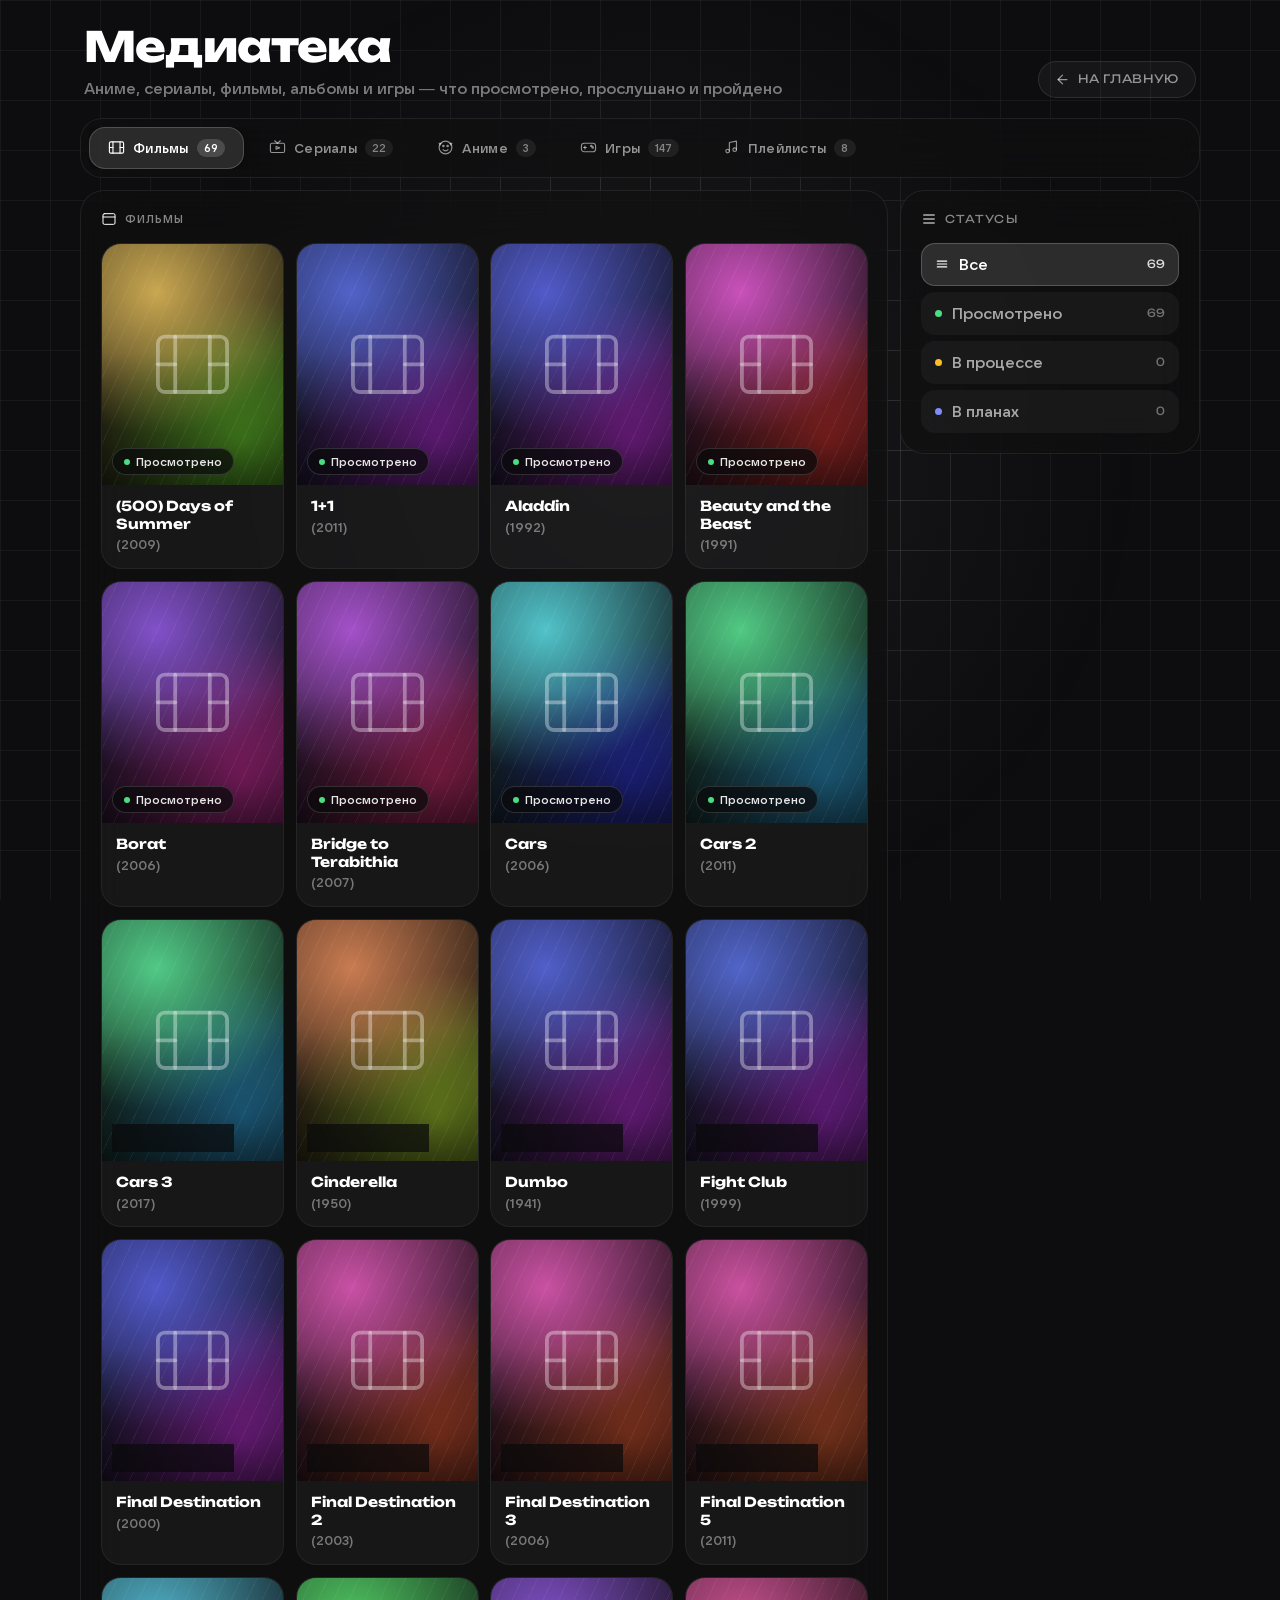
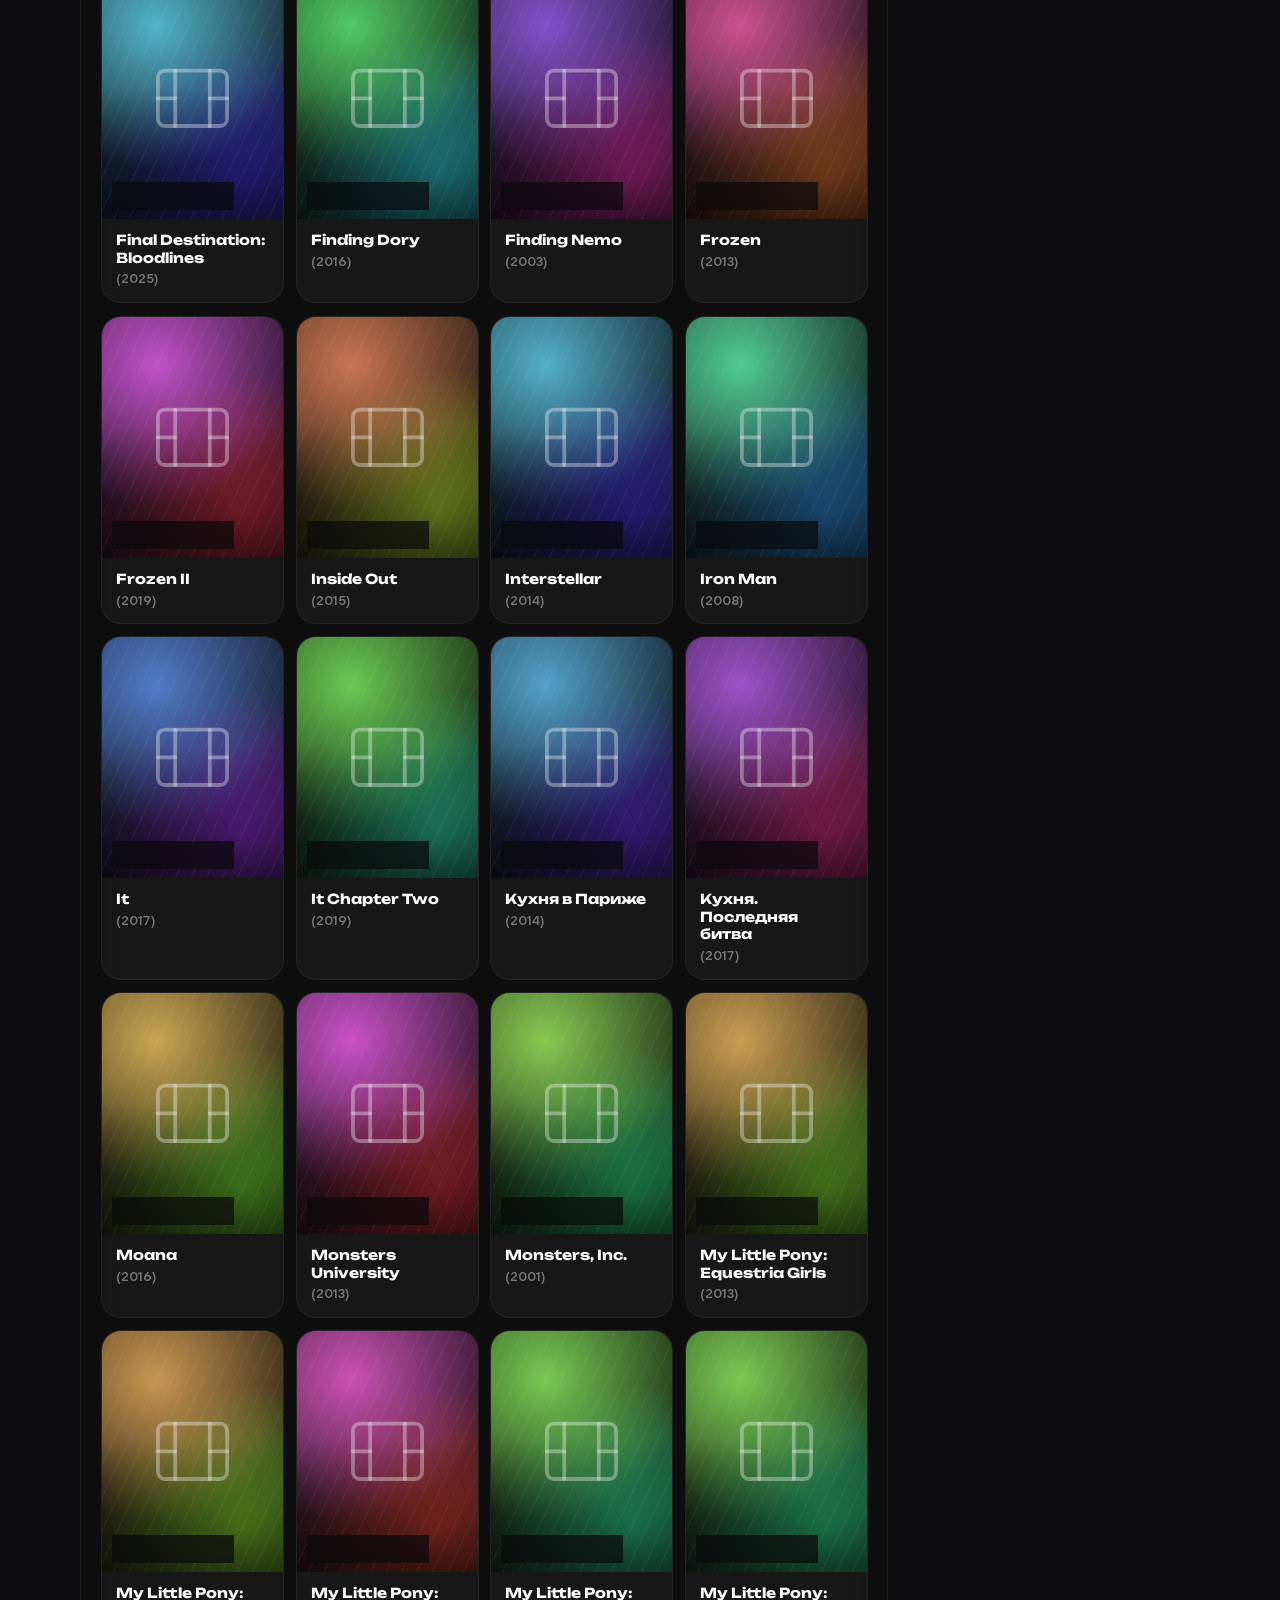
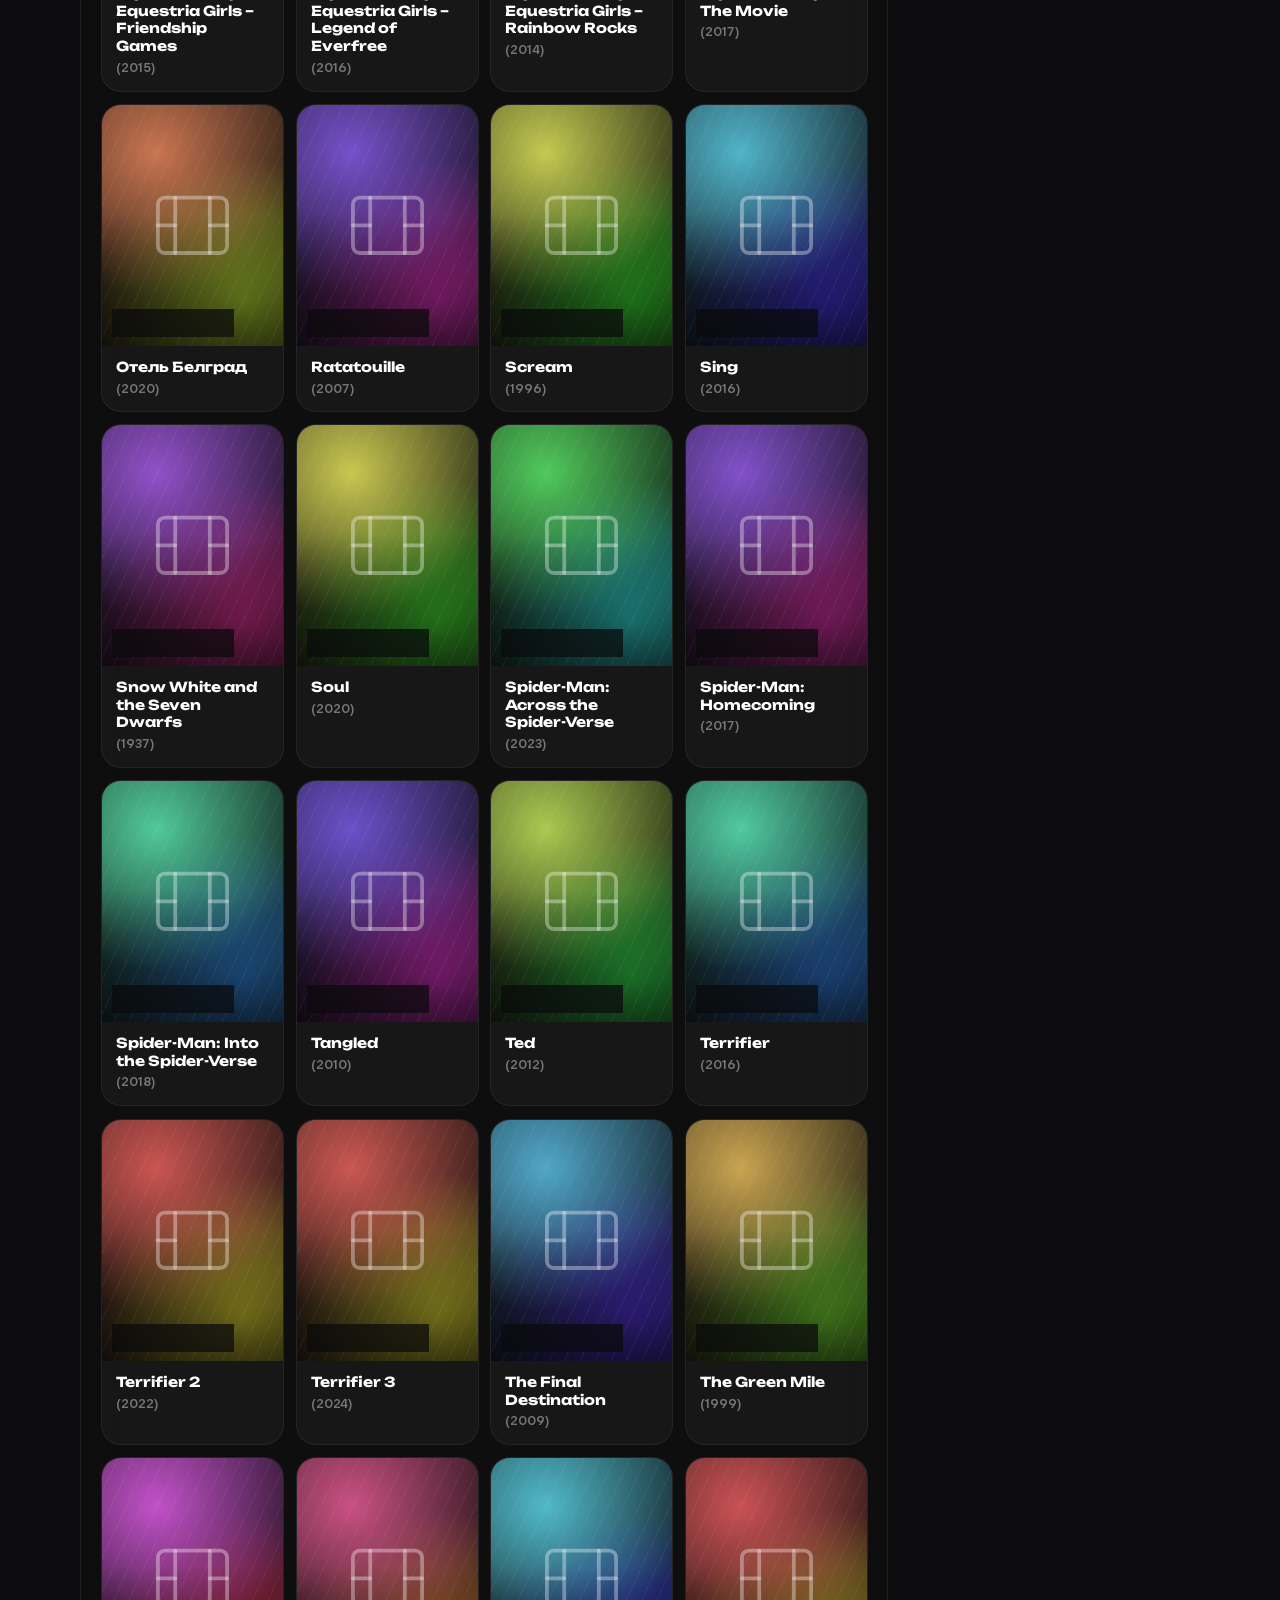
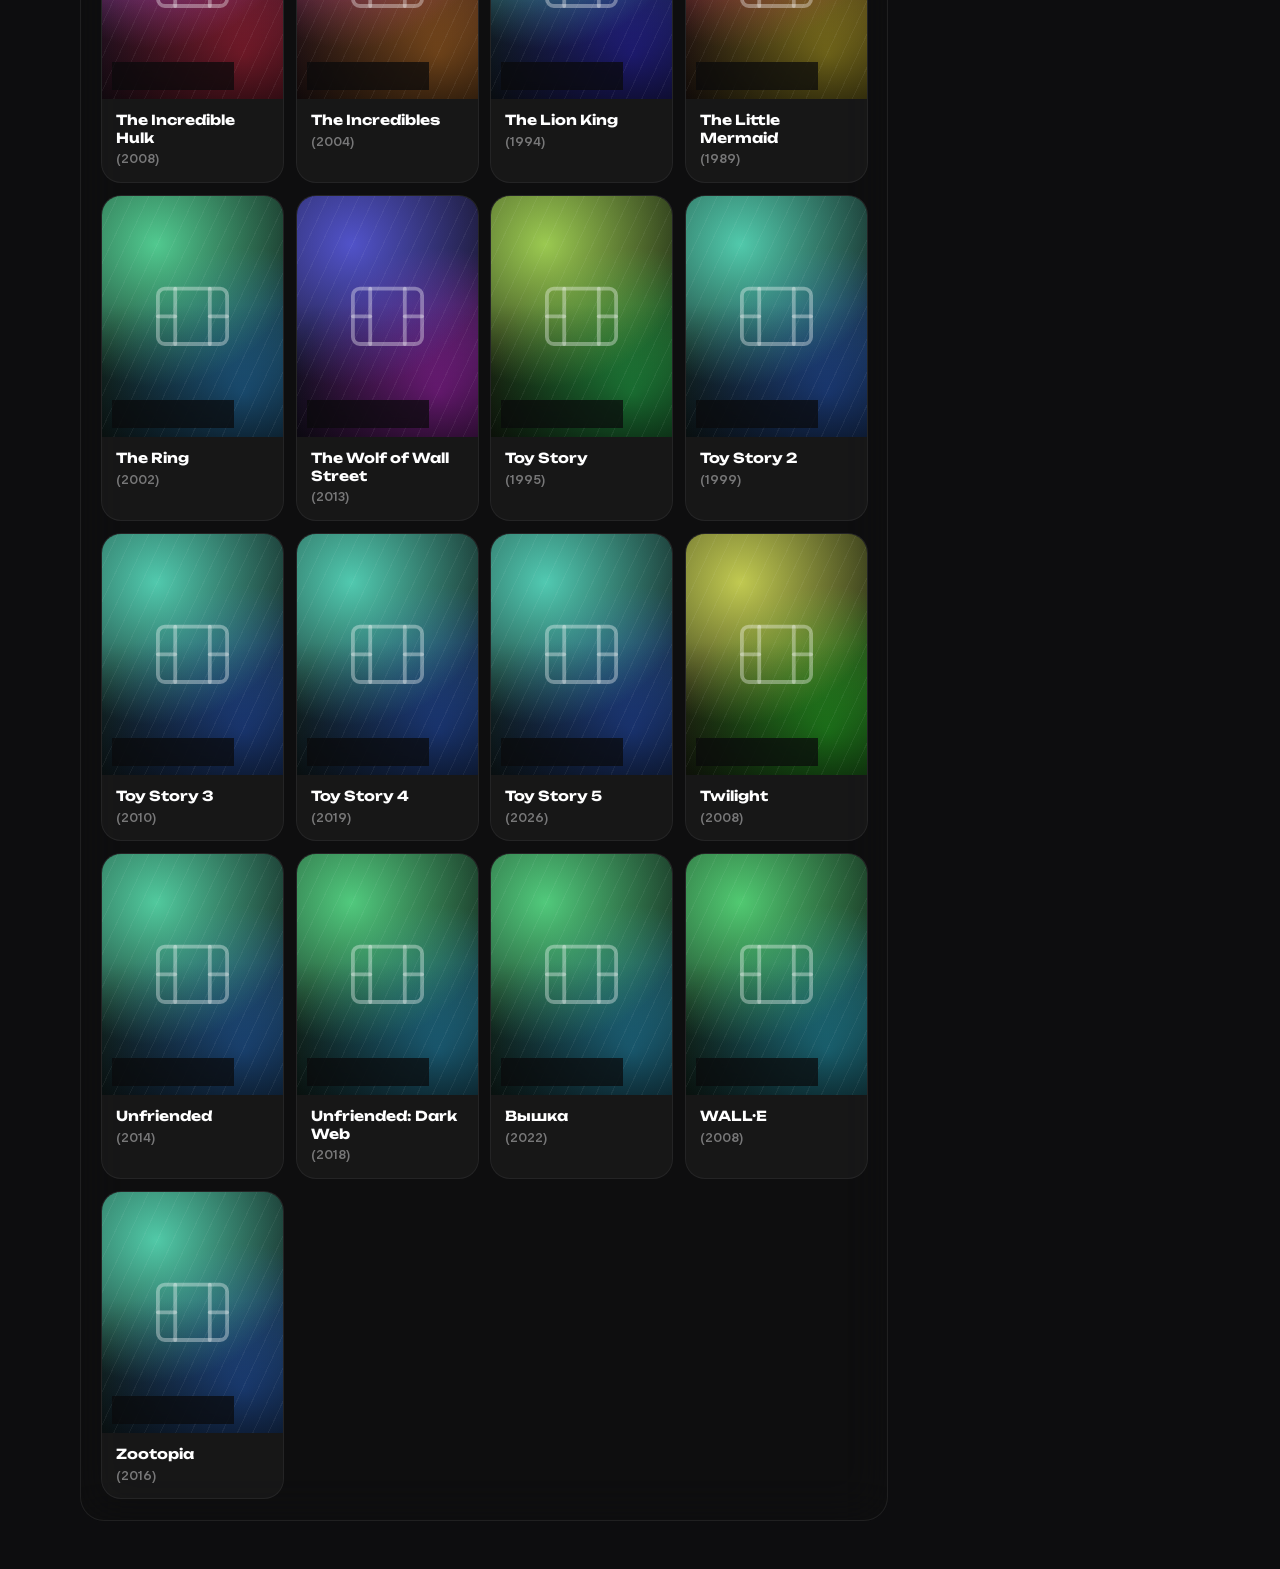
==== commit 327c09f3: "Update view.html" ====
--- a/view.html
+++ b/view.html
@@ -490,8 +490,13 @@
   { c: 'movies', t: 'Beauty and the Beast', y: '1991', s: 0, q: 'Beauty and the Beast (1991 film)' },
   { c: 'movies', t: 'Borat', y: '2006', s: 0 },
   { c: 'movies', t: 'Bridge to Terabithia', y: '2007', s: 0, q: 'Bridge to Terabithia (2007 film)' },
+  { c: 'movies', t: 'Cars', y: '2006', s: 0, q: 'Cars (film)' },
+  { c: 'movies', t: 'Cars 2', y: '2011', s: 0 },
+  { c: 'movies', t: 'Cars 3', y: '2017', s: 0 },
   { c: 'movies', t: 'Cinderella', y: '1950', s: 0, q: 'Золушка (мультфильм, 1950)' },
   { c: 'movies', t: 'Dumbo', y: '1941', s: 0, q: 'Dumbo (1941 film)' },
+  { c: 'movies', t: 'Finding Dory', y: '2016', s: 0 },
+  { c: 'movies', t: 'Finding Nemo', y: '2003', s: 0 },
   { c: 'movies', t: 'Final Destination', y: '2000', s: 0, q: 'Final Destination (film)' },
   { c: 'movies', t: 'Final Destination 2', y: '2003', s: 0 },
   { c: 'movies', t: 'Final Destination 3', y: '2006', s: 0 },
@@ -502,6 +507,7 @@
   { c: 'movies', t: 'Frozen II', y: '2019', s: 0 },
   { c: 'movies', t: 'The Green Mile', y: '1999', s: 0, q: 'The Green Mile (film)' },
   { c: 'movies', t: 'The Incredible Hulk', y: '2008', s: 0, q: 'The Incredible Hulk (film)' },
+  { c: 'movies', t: 'The Incredibles', y: '2004', s: 0 },
   { c: 'movies', t: 'Inside Out', y: '2015', s: 0, q: 'Inside Out (2015 film)' },
   { c: 'movies', t: 'Interstellar', y: '2014', s: 0, q: 'Interstellar (film)' },
   { c: 'movies', t: 'Iron Man', y: '2008', s: 0, q: 'Iron Man (2008 film)' },
@@ -510,15 +516,19 @@
   { c: 'movies', t: 'The Lion King', y: '1994', s: 0 },
   { c: 'movies', t: 'The Little Mermaid', y: '1989', s: 0, q: 'The Little Mermaid (1989 film)' },
   { c: 'movies', t: 'Moana', y: '2016', s: 0, q: 'Moana (2016 film)' },
+  { c: 'movies', t: 'Monsters, Inc.', y: '2001', s: 0 },
+  { c: 'movies', t: 'Monsters University', y: '2013', s: 0 },
   { c: 'movies', t: 'My Little Pony: The Movie', y: '2017', s: 0, q: 'My Little Pony: The Movie (2017 film)' },
   { c: 'movies', t: 'My Little Pony: Equestria Girls', y: '2013', s: 0 },
   { c: 'movies', t: 'My Little Pony: Equestria Girls – Rainbow Rocks', y: '2014', s: 0 },
   { c: 'movies', t: 'My Little Pony: Equestria Girls – Friendship Games', y: '2015', s: 0 },
   { c: 'movies', t: 'My Little Pony: Equestria Girls – Legend of Everfree', y: '2016', s: 0 },
+  { c: 'movies', t: 'Ratatouille', y: '2007', s: 0, q: 'Ratatouille (film)' },
   { c: 'movies', t: 'The Ring', y: '2002', s: 0, q: 'The Ring (2002 film)' },
   { c: 'movies', t: 'Scream', y: '1996', s: 0, q: 'Scream (1996 film)' },
   { c: 'movies', t: 'Sing', y: '2016', s: 0, q: 'Sing (2016 American film)' },
   { c: 'movies', t: 'Snow White and the Seven Dwarfs', y: '1937', s: 0, q: 'Белоснежка и семь гномов (мультфильм)' },
+  { c: 'movies', t: 'Soul', y: '2020', s: 0, q: 'Soul (2020 film)' },
   { c: 'movies', t: 'Spider-Man: Homecoming', y: '2017', s: 0 },
   { c: 'movies', t: 'Spider-Man: Into the Spider-Verse', y: '2018', s: 0 },
   { c: 'movies', t: 'Spider-Man: Across the Spider-Verse', y: '2023', s: 0 },
@@ -530,12 +540,15 @@
   { c: 'movies', t: 'Toy Story', y: '1995', s: 0 },
   { c: 'movies', t: 'Toy Story 2', y: '1999', s: 0 },
   { c: 'movies', t: 'Toy Story 3', y: '2010', s: 0 },
+  { c: 'movies', t: 'Toy Story 4', y: '2019', s: 0 },
+  { c: 'movies', t: 'Toy Story 5', y: '2026', s: 0 },
   { c: 'movies', t: 'Twilight', y: '2008', s: 0, q: 'Twilight (2008 film)' },
   { c: 'movies', t: 'Unfriended', y: '2014', s: 0 },
   { c: 'movies', t: 'Unfriended: Dark Web', y: '2018', s: 0 },
   { c: 'movies', t: 'WALL·E', y: '2008', s: 0, q: 'WALL-E' },
   { c: 'movies', t: 'The Wolf of Wall Street', y: '2013', s: 0, q: 'The Wolf of Wall Street (2013 film)' },
   { c: 'movies', t: 'Zootopia', y: '2016', s: 0 },
+  { c: 'movies', t: 'Вышка', y: '2022', s: 0, q: 'Вышка (фильм)' },
   { c: 'movies', t: 'Кухня в Париже', y: '2014', s: 0 },
   { c: 'movies', t: 'Кухня. Последняя битва', y: '2017', s: 0 },
   { c: 'movies', t: 'Отель Белград', y: '2020', s: 0 },
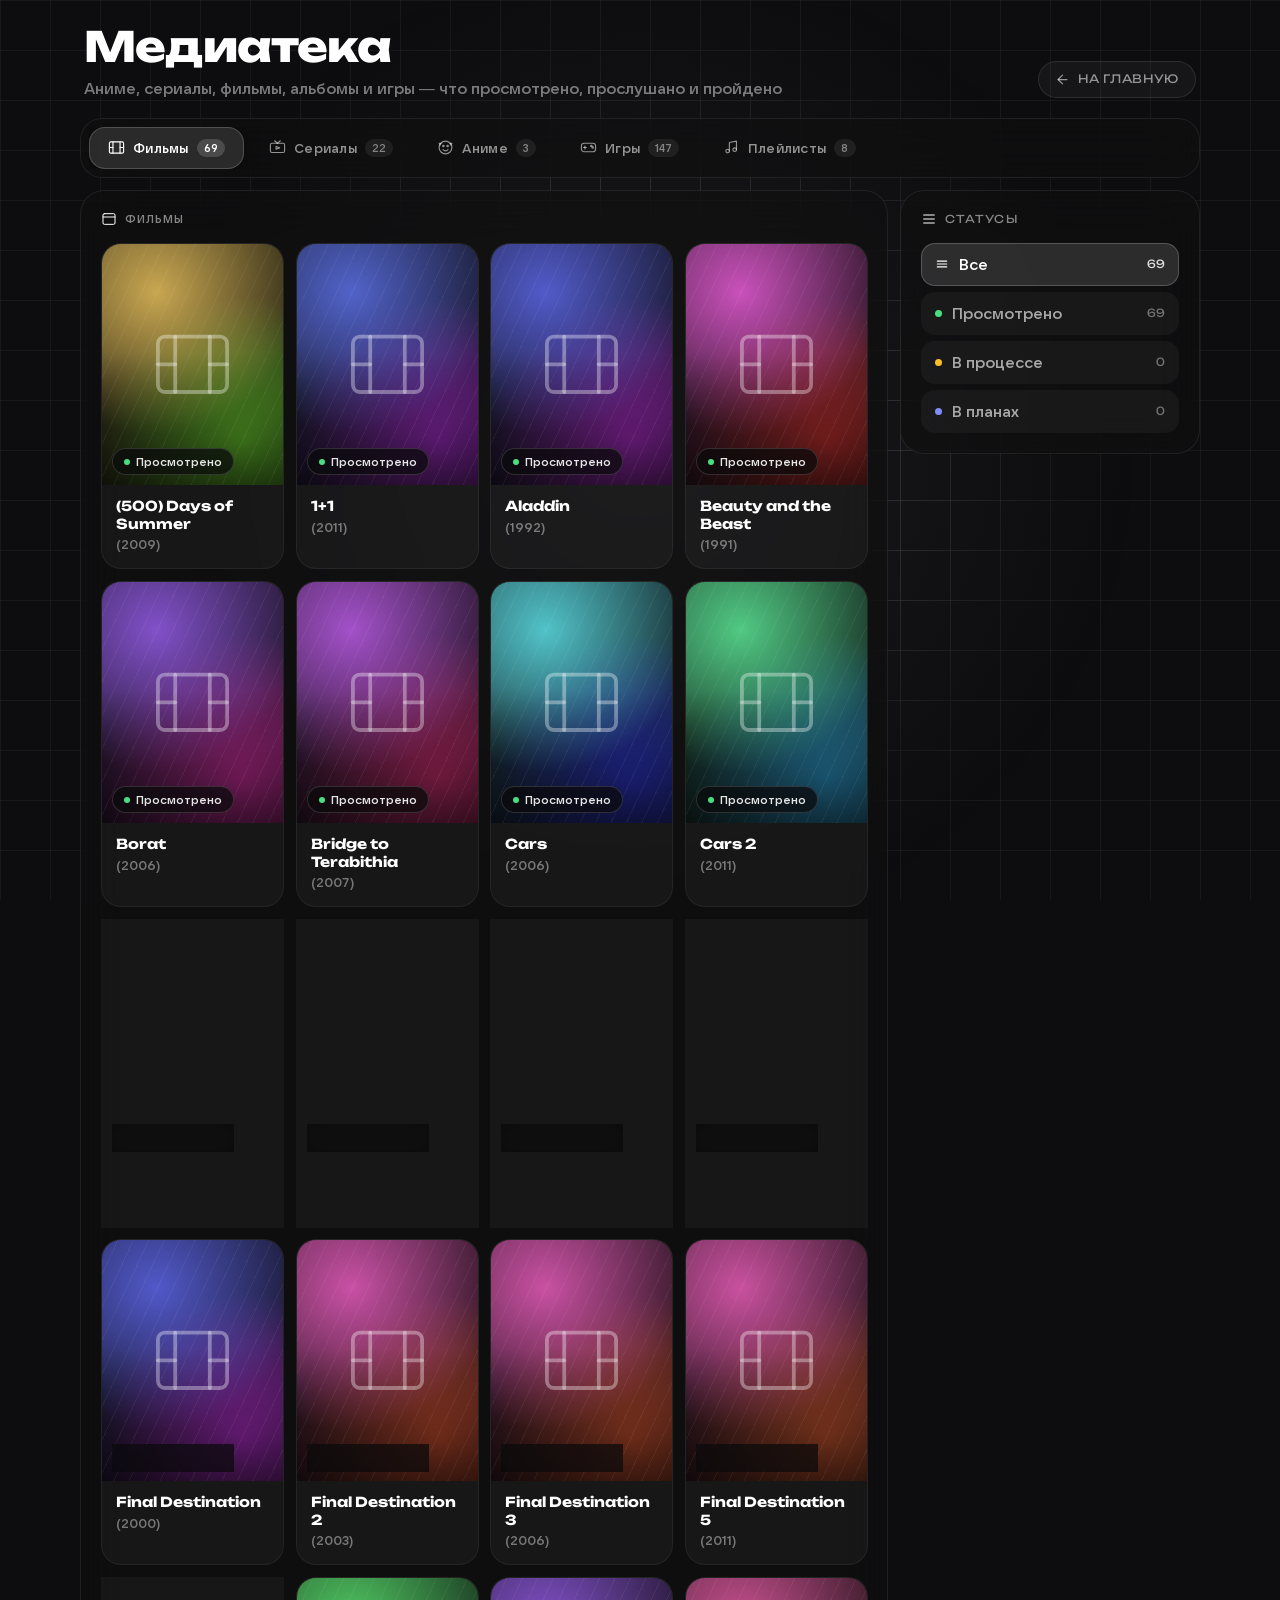
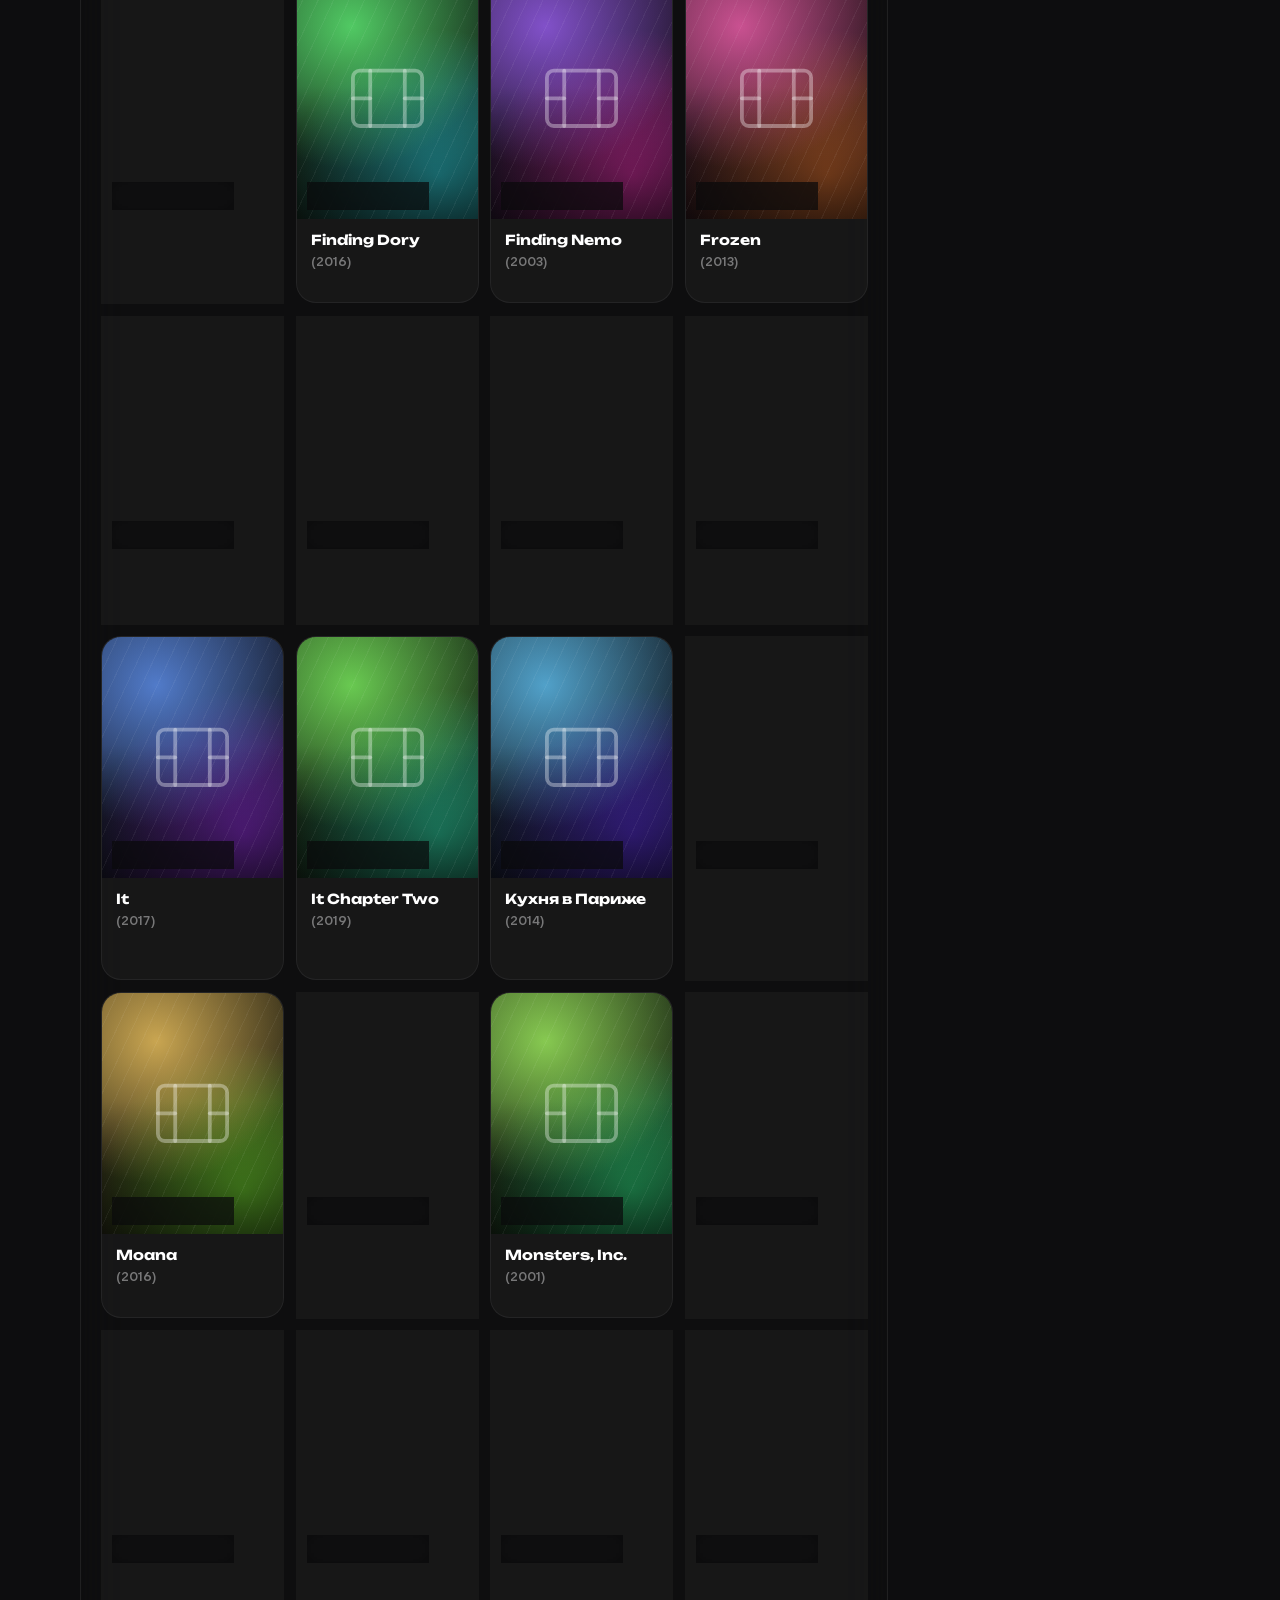
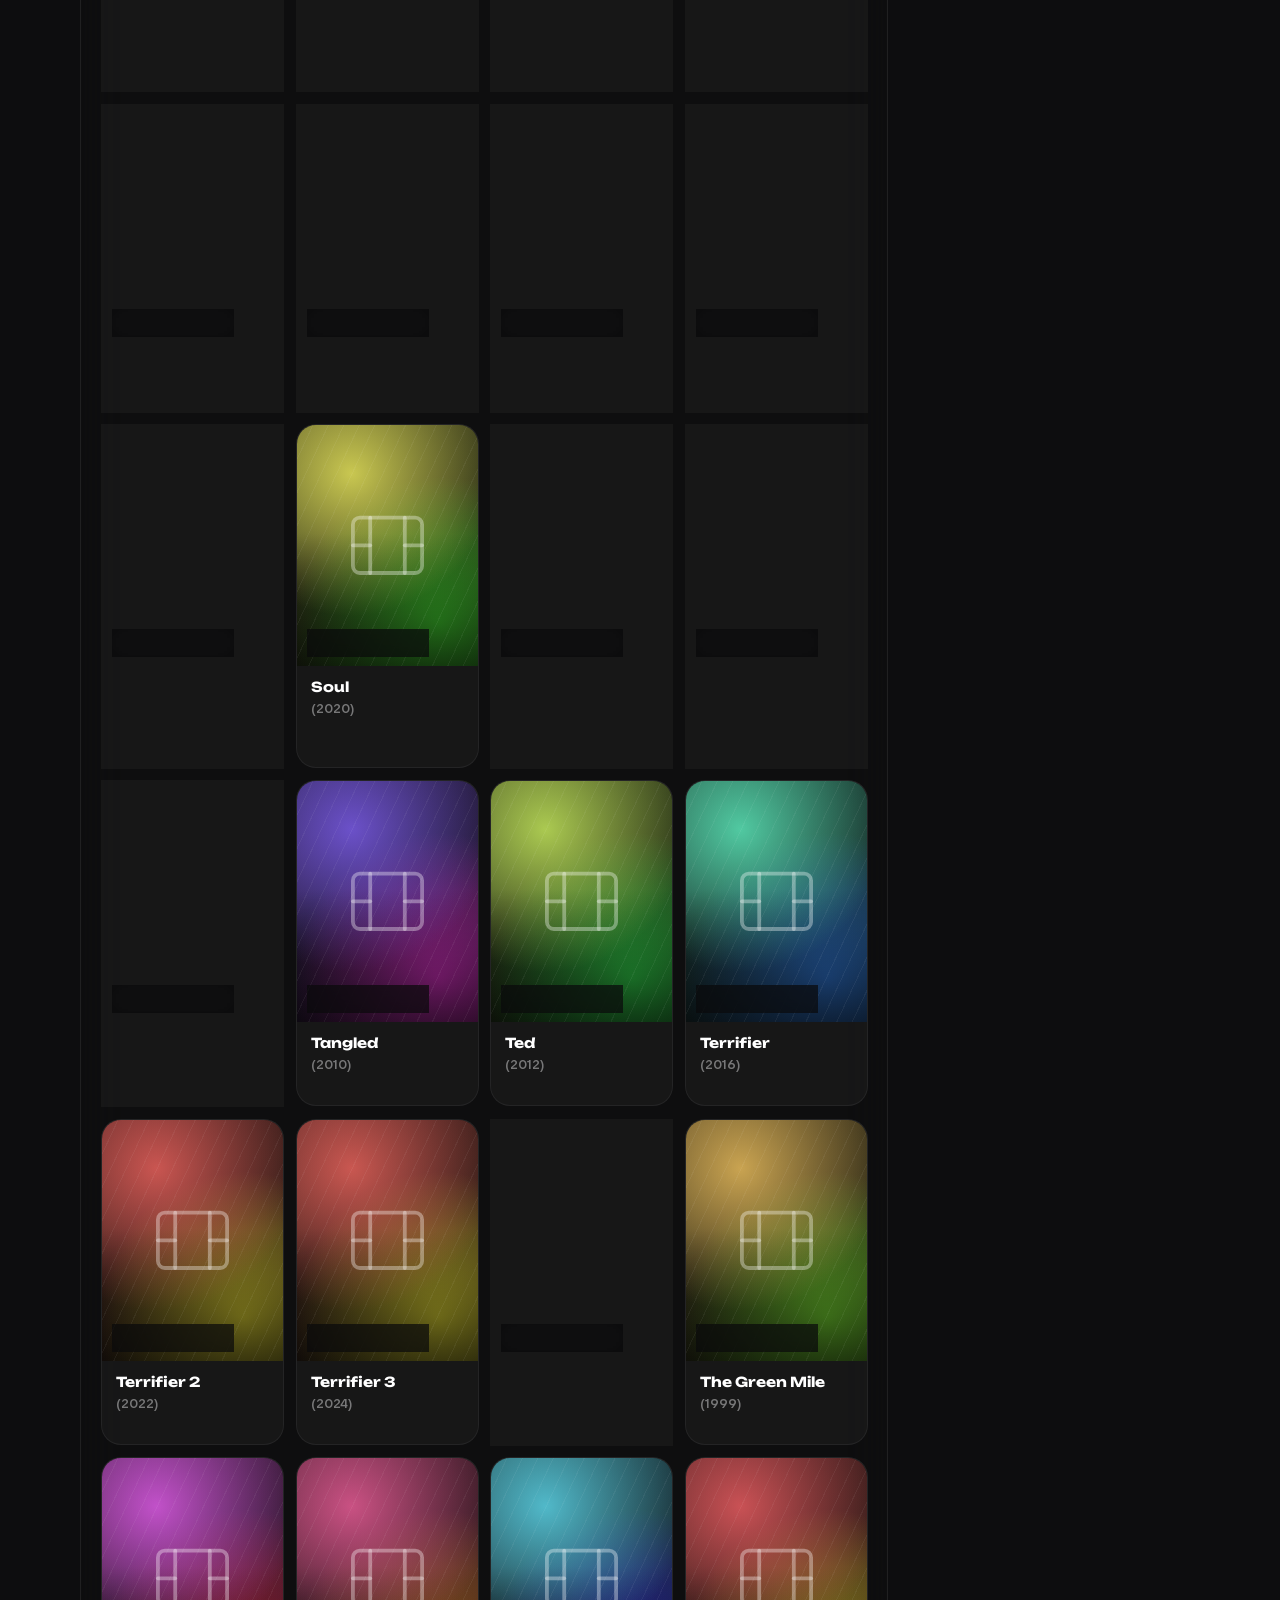
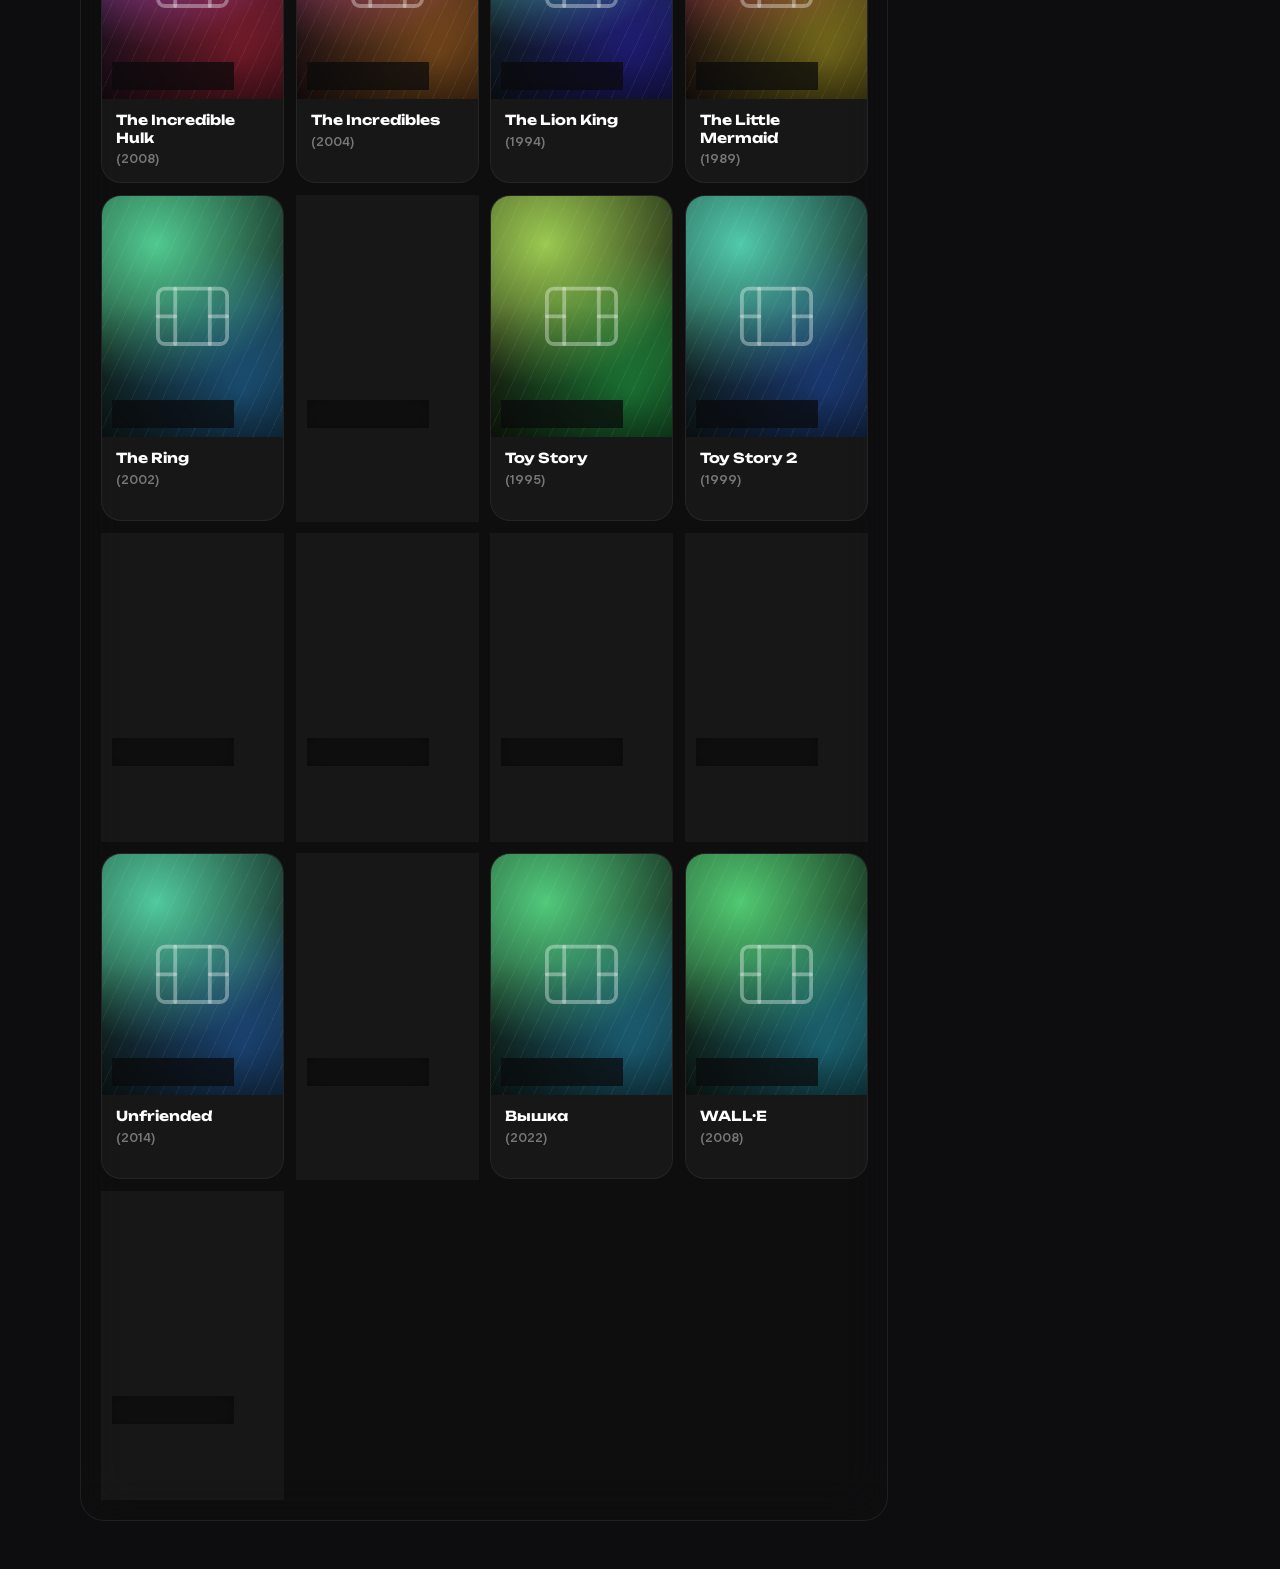
==== commit 791bfde1: "Update view.html" ====
--- a/view.html
+++ b/view.html
@@ -654,6 +654,8 @@
   { c: 'games', t: 'Undertale', s: 0, y: '2015', a: 391540 },
   { c: 'games', t: 'Purple Place', s: 0, y: '2023', a: 1117090 },
   { c: 'games', t: 'Miss Neko', s: 0, y: '2019', a: 1101450 },
+  { c: 'games', t: 'Escape the Backrooms', s: 0, y: '2025', a: 1943950, img: 'https://shared.akamai.steamstatic.com/store_item_assets/steam/apps/1943950/7f91890deae0cf3ac362bc573f2f7ef9b82dfa19/library_capsule.jpg' },
+  { c: 'games', t: 'NEEDY GIRL OVERDOSE', s: 0, y: '2022', a: 1451940 },
 
   /* Прохожу */
   { c: 'games', t: 'Scrap Mechanic', s: 1, y: '2016', a: 387990 },
@@ -662,6 +664,7 @@
   { c: 'games', t: 'Palworld', s: 1, y: '2024', a: 1623730, img: 'https://shared.akamai.steamstatic.com/store_item_assets/steam/apps/1623730/f85c38b444047c686d44eea5f649c9ae761fd06a/library_capsule.jpg' },
 
   /* Играю */
+  { c: 'games', t: 'Deep Rock Galactic', s: 2, y: '2020', a: 548430 },
   { c: 'games', t: 'Deadlock', s: 2, y: 'TBA', a: 1422450 },
   { c: 'games', t: 'The Outlast Trials', s: 2, y: '2024', a: 1304930, img: 'https://shared.akamai.steamstatic.com/store_item_assets/steam/apps/1304930/b511ed32e00d90a15e6d1bf7861fe88f0cdde5db/library_capsule.jpg' },
 
@@ -734,14 +737,11 @@
 
   /* Планирую */
   { c: 'games', t: '7 Days to Die', s: 4, y: '2013', a: 251570 },
-  { c: 'games', t: 'Deep Rock Galactic', s: 4, y: '2020', a: 548430 },
   { c: 'games', t: 'Detroit: Become Human', s: 4, y: '2020', a: 1222140 },
-  { c: 'games', t: 'Escape the Backrooms', s: 4, y: '2025', a: 1943950, img: 'https://shared.akamai.steamstatic.com/store_item_assets/steam/apps/1943950/7f91890deae0cf3ac362bc573f2f7ef9b82dfa19/library_capsule.jpg' },
   { c: 'games', t: 'Indigo Park', s: 4, y: '2024', a: 2504480 },
   { c: 'games', t: 'KinitoPET', s: 4, y: '2024', a: 2075070 },
   { c: 'games', t: 'Left 4 Dead', s: 4, y: '2008', a: 500 },
   { c: 'games', t: "Liar's Bar", s: 4, y: '2024', a: 3097560 },
-  { c: 'games', t: 'NEEDY GIRL OVERDOSE', s: 4, y: '2022', a: 1451940 },
   { c: 'games', t: 'POSTAL', s: 4, y: '1997', a: 232770 },
   { c: 'games', t: 'Super Bunny Man', s: 4, y: '2023', a: 673750 },
   { c: 'games', t: 'Survival Machine', s: 4, y: '2026', a: 1601330, img: 'https://shared.akamai.steamstatic.com/store_item_assets/steam/apps/1601330/ea48f4efa22882c31e6954590f731c87c305e43e/library_capsule.jpg' },
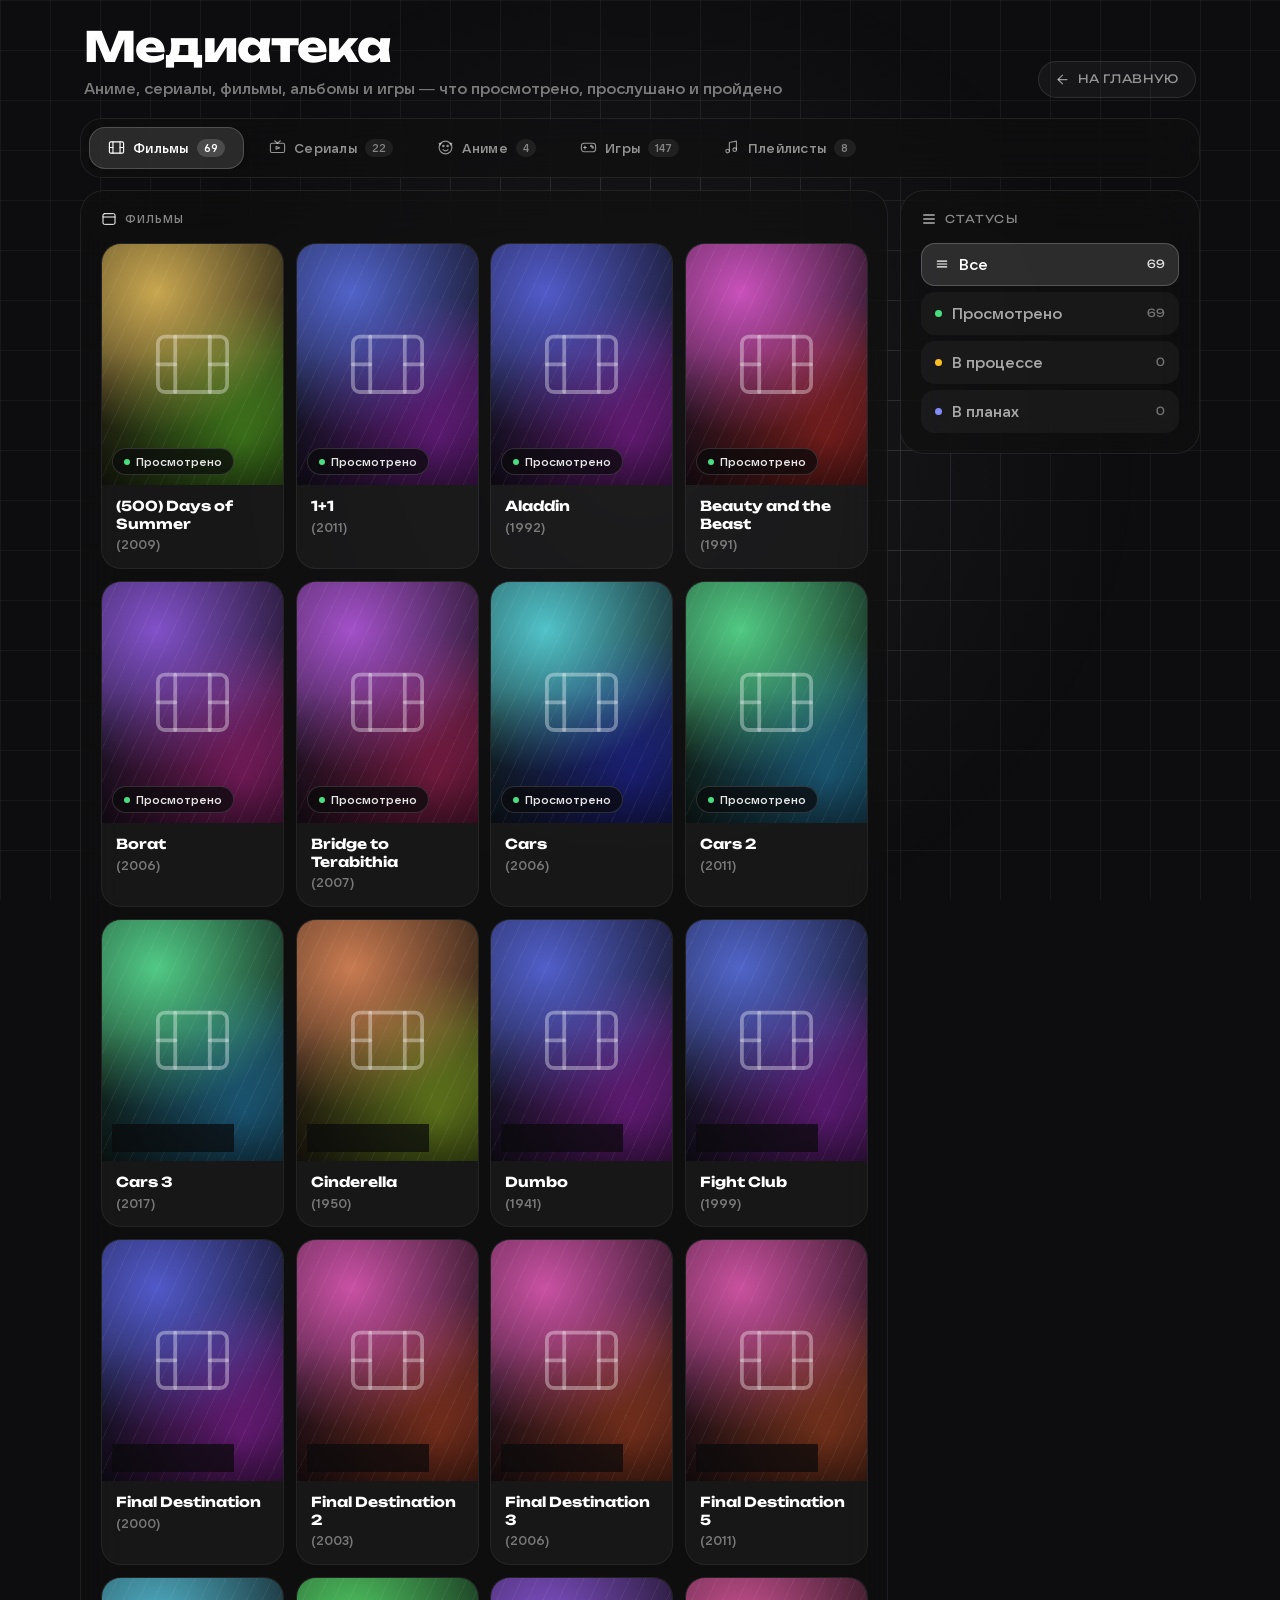
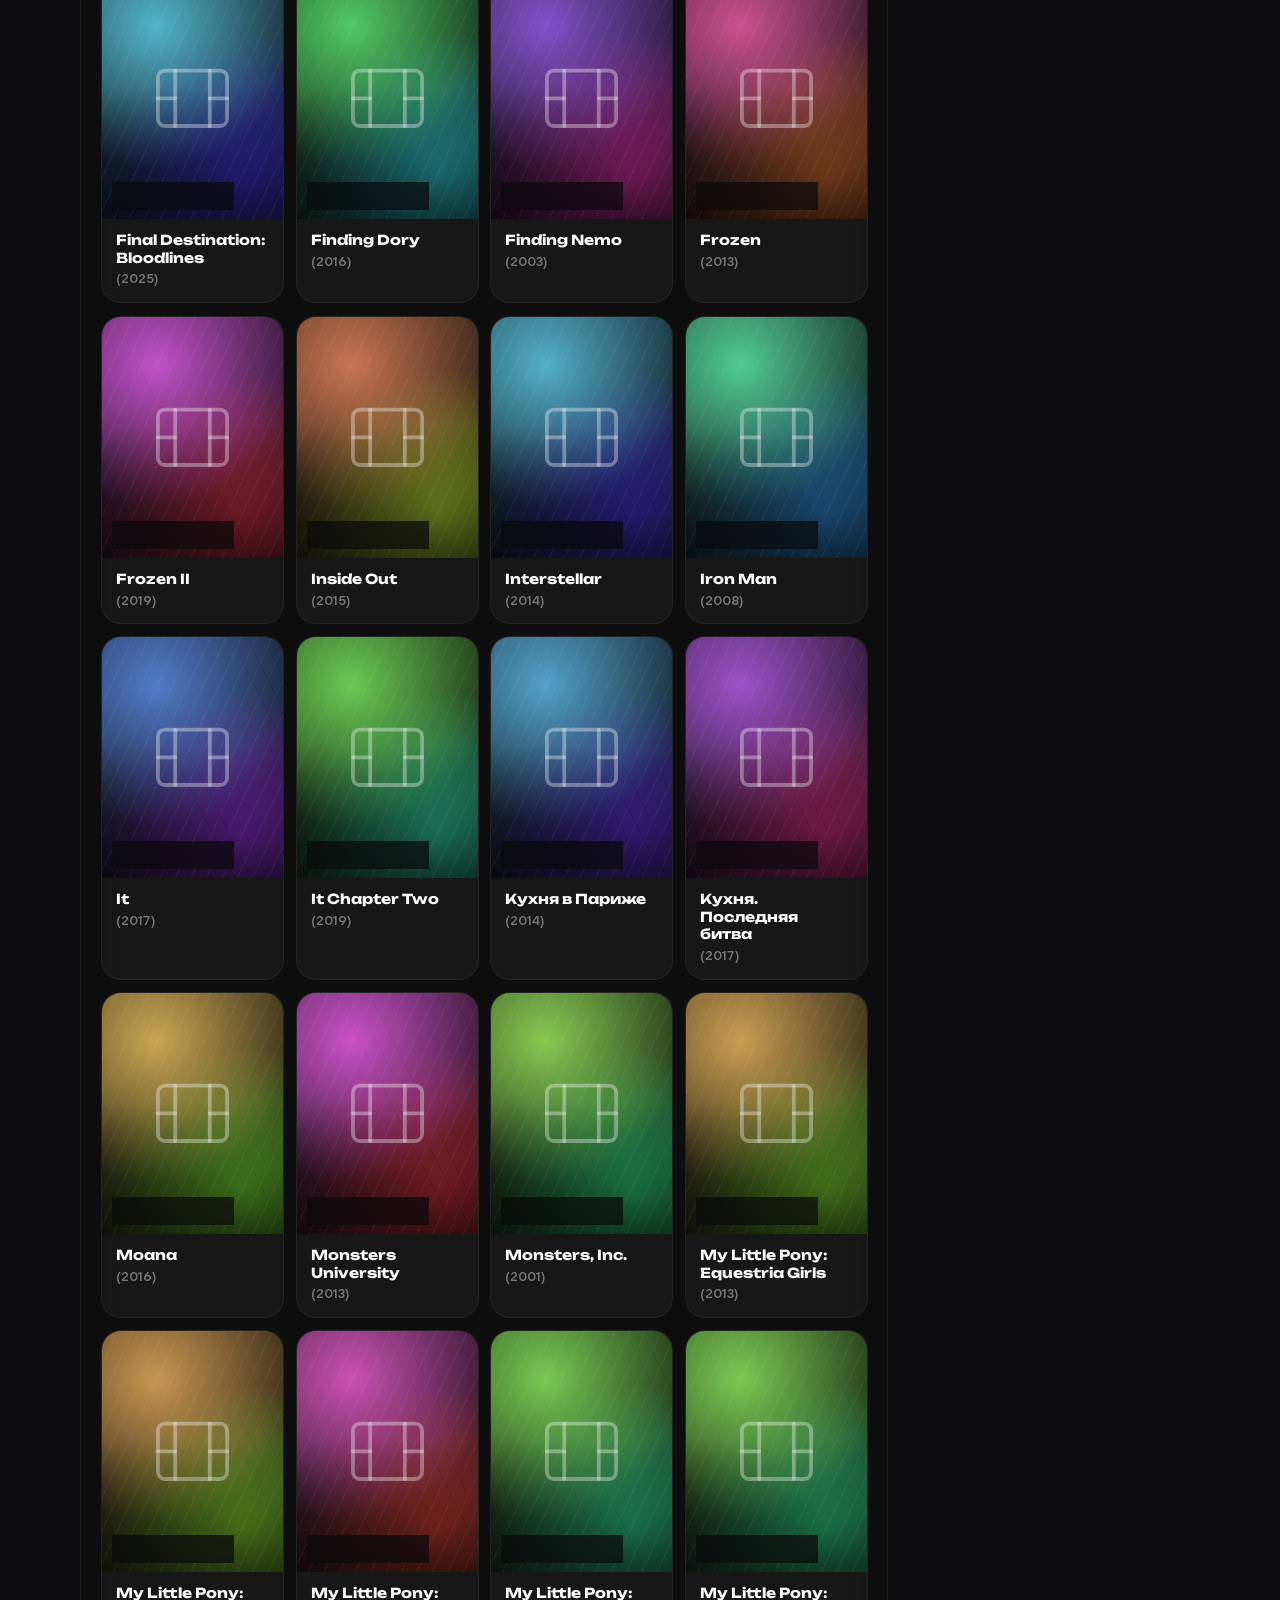
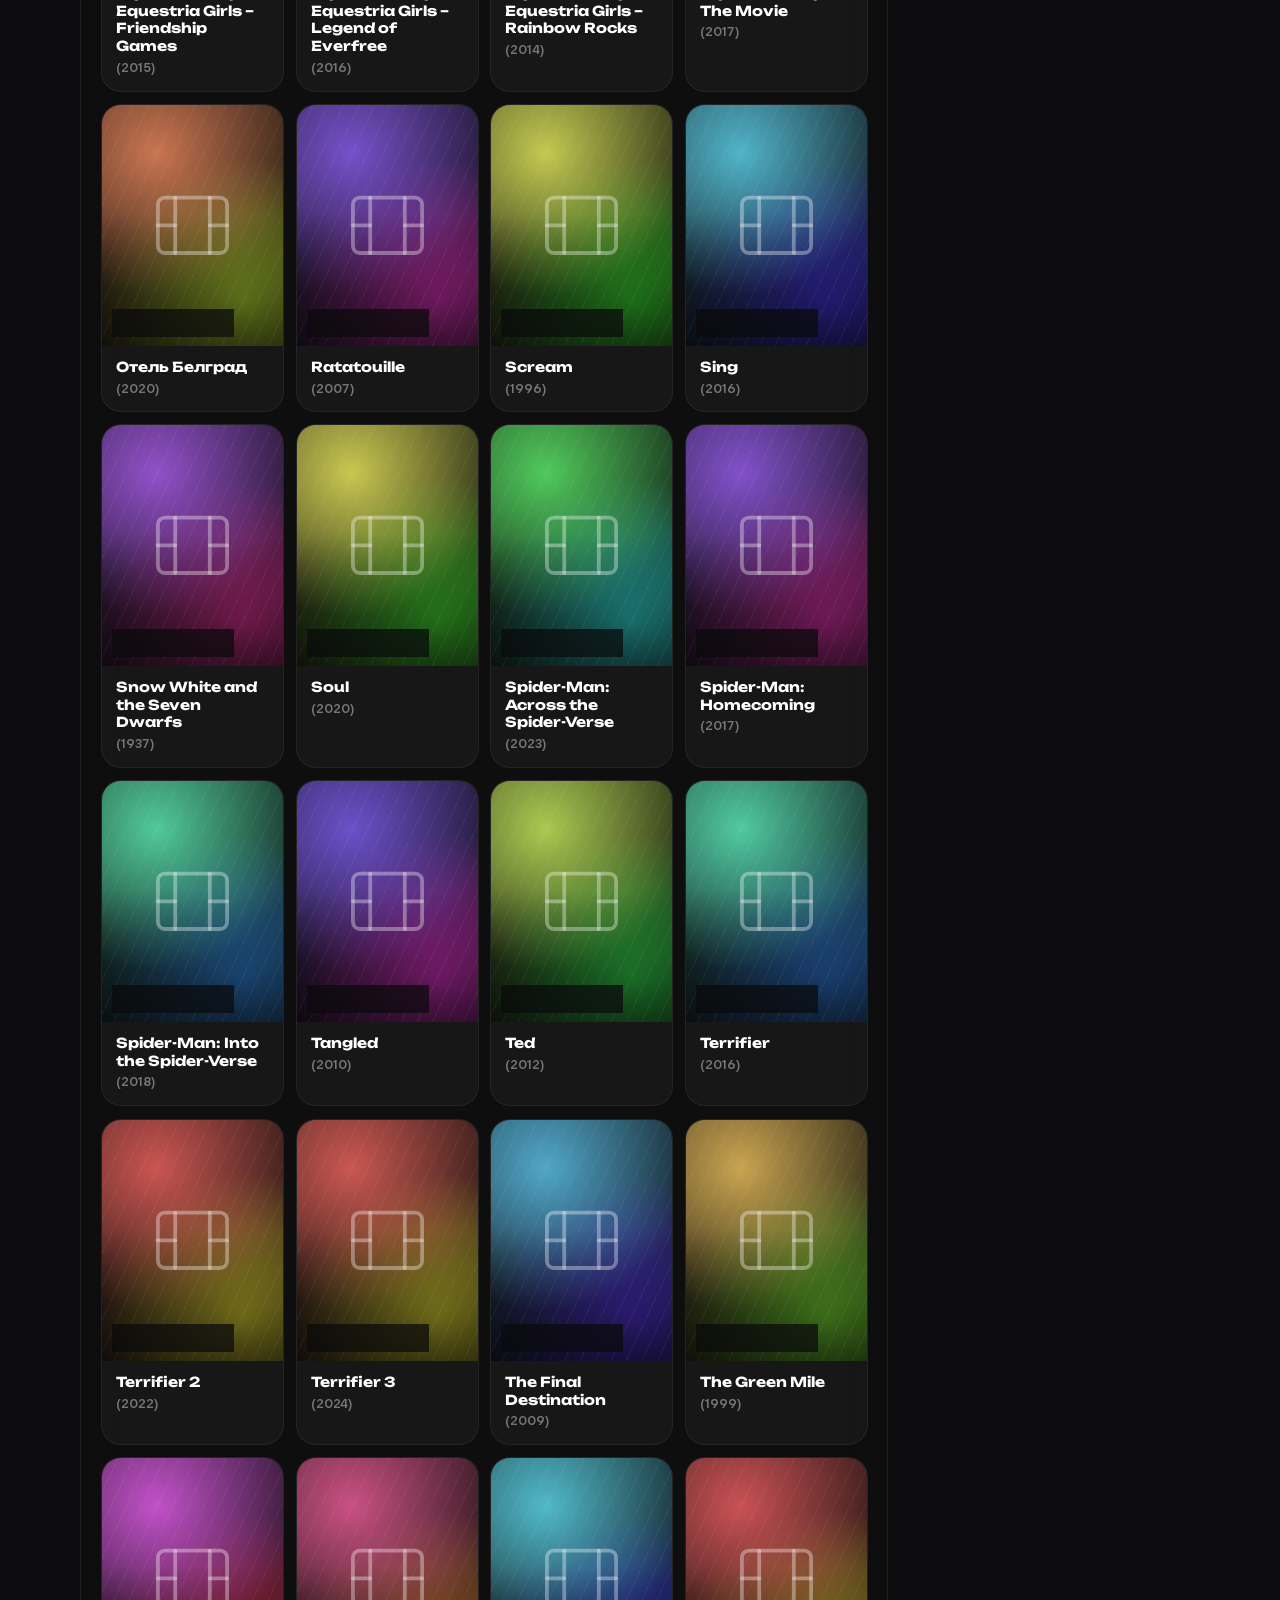
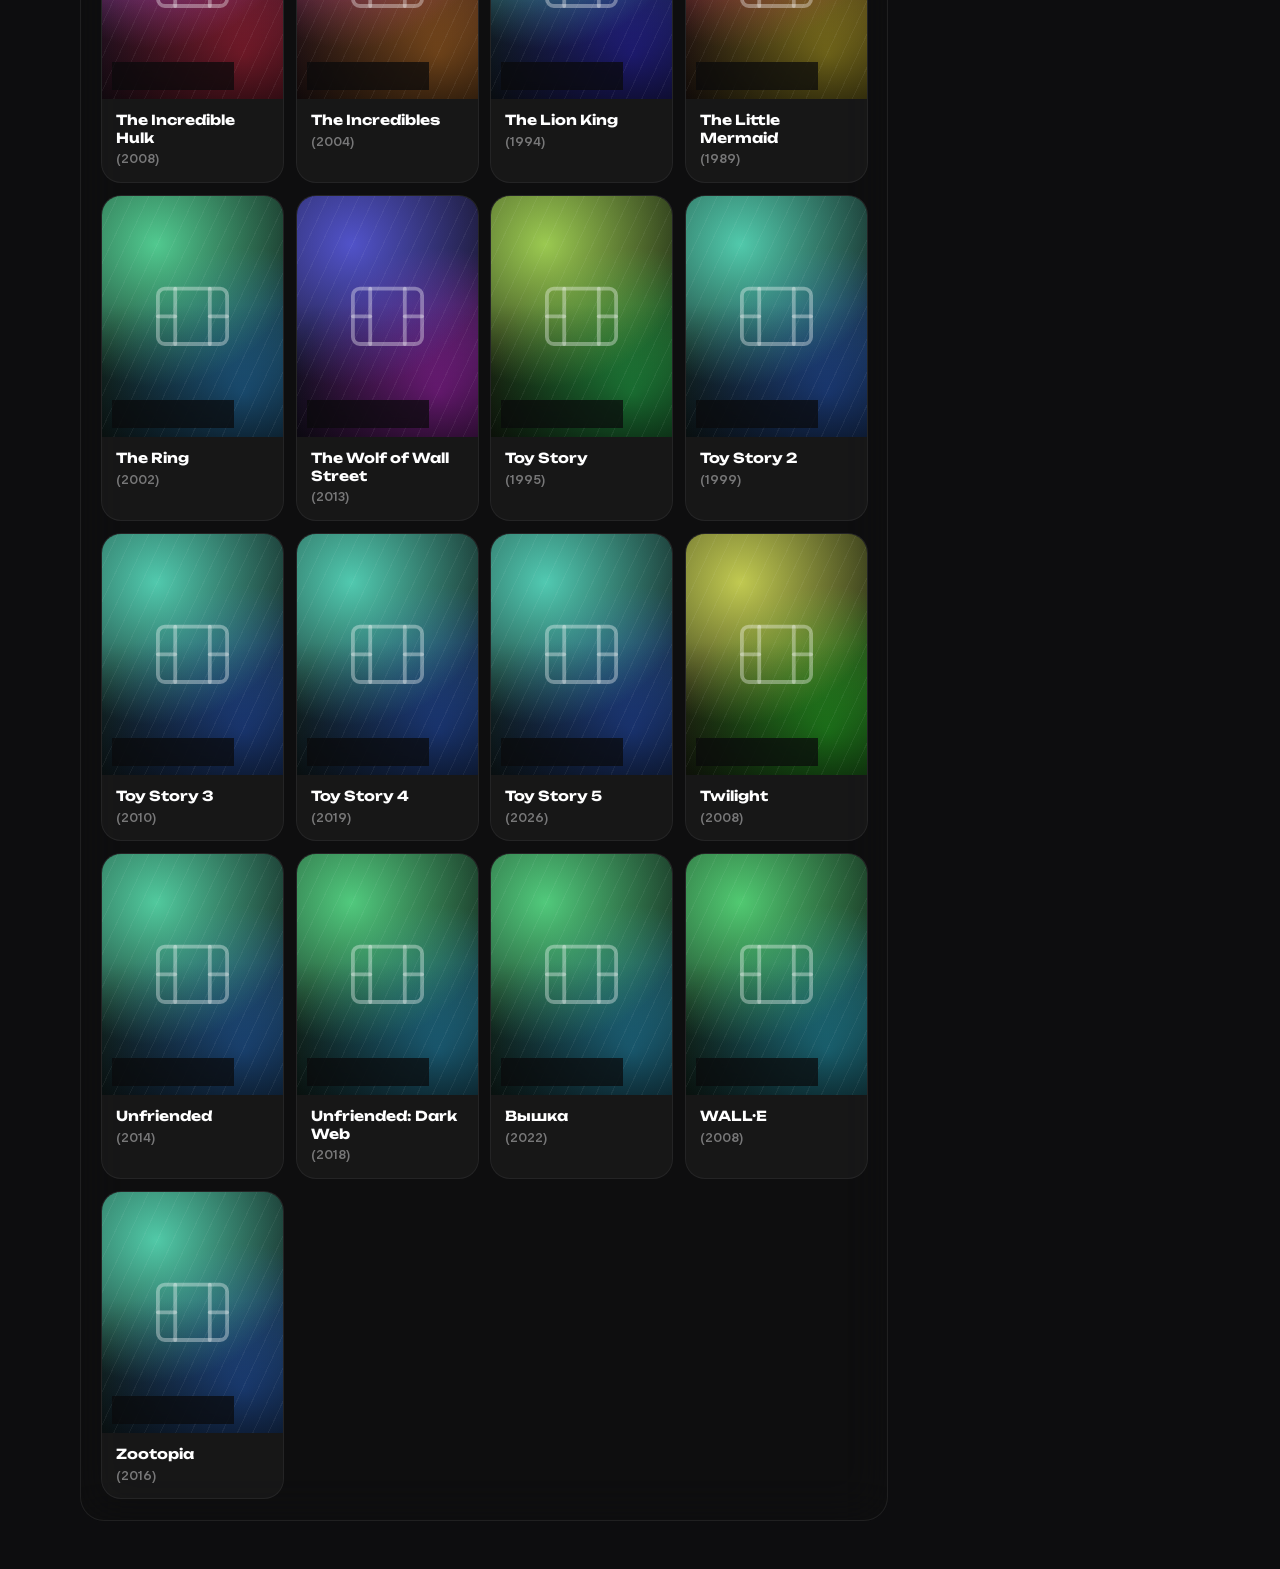
==== commit 6706ec37: "Update view.html" ====
--- a/view.html
+++ b/view.html
@@ -581,6 +581,7 @@
   { c: 'anime', t: 'Mahou Shoujo ni Akogarete', y: '2024', s: 0, img: 'https://encrypted-tbn0.gstatic.com/images?q=tbn:ANd9GcT9cdAhP_g9tbRHRqq0cBgDEganIhB5hsC_P4E7McI530-RhhCgLgAjEHQ&s=10', link: 'https://animix.lol/anime/3571/' },
   { c: 'anime', t: 'Mahou Shoujo ni Akogarete 2', y: 'анонс', s: 2, img: 'https://media.kitsu.app/anime/49270/poster_image/large-90d2a9ce9e2b01bf5f236af88549b9d7.jpeg', nolink: true },
   { c: 'anime', t: 'Panty & Stocking with Garterbelt', y: '2010', s: 0, link: 'https://animix.lol/anime/3886/' },
+  { c: 'anime', t: 'Табакошка', y: '2026', s: 2, q: 'Yani Neko', link: 'https://animix.lol/anime/4791' },
 
   /* --- ИГРЫ
      a — Steam appid: из него строится ссылка на магазин и вертикальный баннер
@@ -656,6 +657,8 @@
   { c: 'games', t: 'Miss Neko', s: 0, y: '2019', a: 1101450 },
   { c: 'games', t: 'Escape the Backrooms', s: 0, y: '2025', a: 1943950, img: 'https://shared.akamai.steamstatic.com/store_item_assets/steam/apps/1943950/7f91890deae0cf3ac362bc573f2f7ef9b82dfa19/library_capsule.jpg' },
   { c: 'games', t: 'NEEDY GIRL OVERDOSE', s: 0, y: '2022', a: 1451940 },
+  { c: 'games', t: 'Indigo Park', s: 0, y: '2024', a: 2504480 },
+  { c: 'games', t: 'KinitoPET', s: 0, y: '2024', a: 2075070 },
 
   /* Прохожу */
   { c: 'games', t: 'Scrap Mechanic', s: 1, y: '2016', a: 387990 },
@@ -738,8 +741,6 @@
   /* Планирую */
   { c: 'games', t: '7 Days to Die', s: 4, y: '2013', a: 251570 },
   { c: 'games', t: 'Detroit: Become Human', s: 4, y: '2020', a: 1222140 },
-  { c: 'games', t: 'Indigo Park', s: 4, y: '2024', a: 2504480 },
-  { c: 'games', t: 'KinitoPET', s: 4, y: '2024', a: 2075070 },
   { c: 'games', t: 'Left 4 Dead', s: 4, y: '2008', a: 500 },
   { c: 'games', t: "Liar's Bar", s: 4, y: '2024', a: 3097560 },
   { c: 'games', t: 'POSTAL', s: 4, y: '1997', a: 232770 },
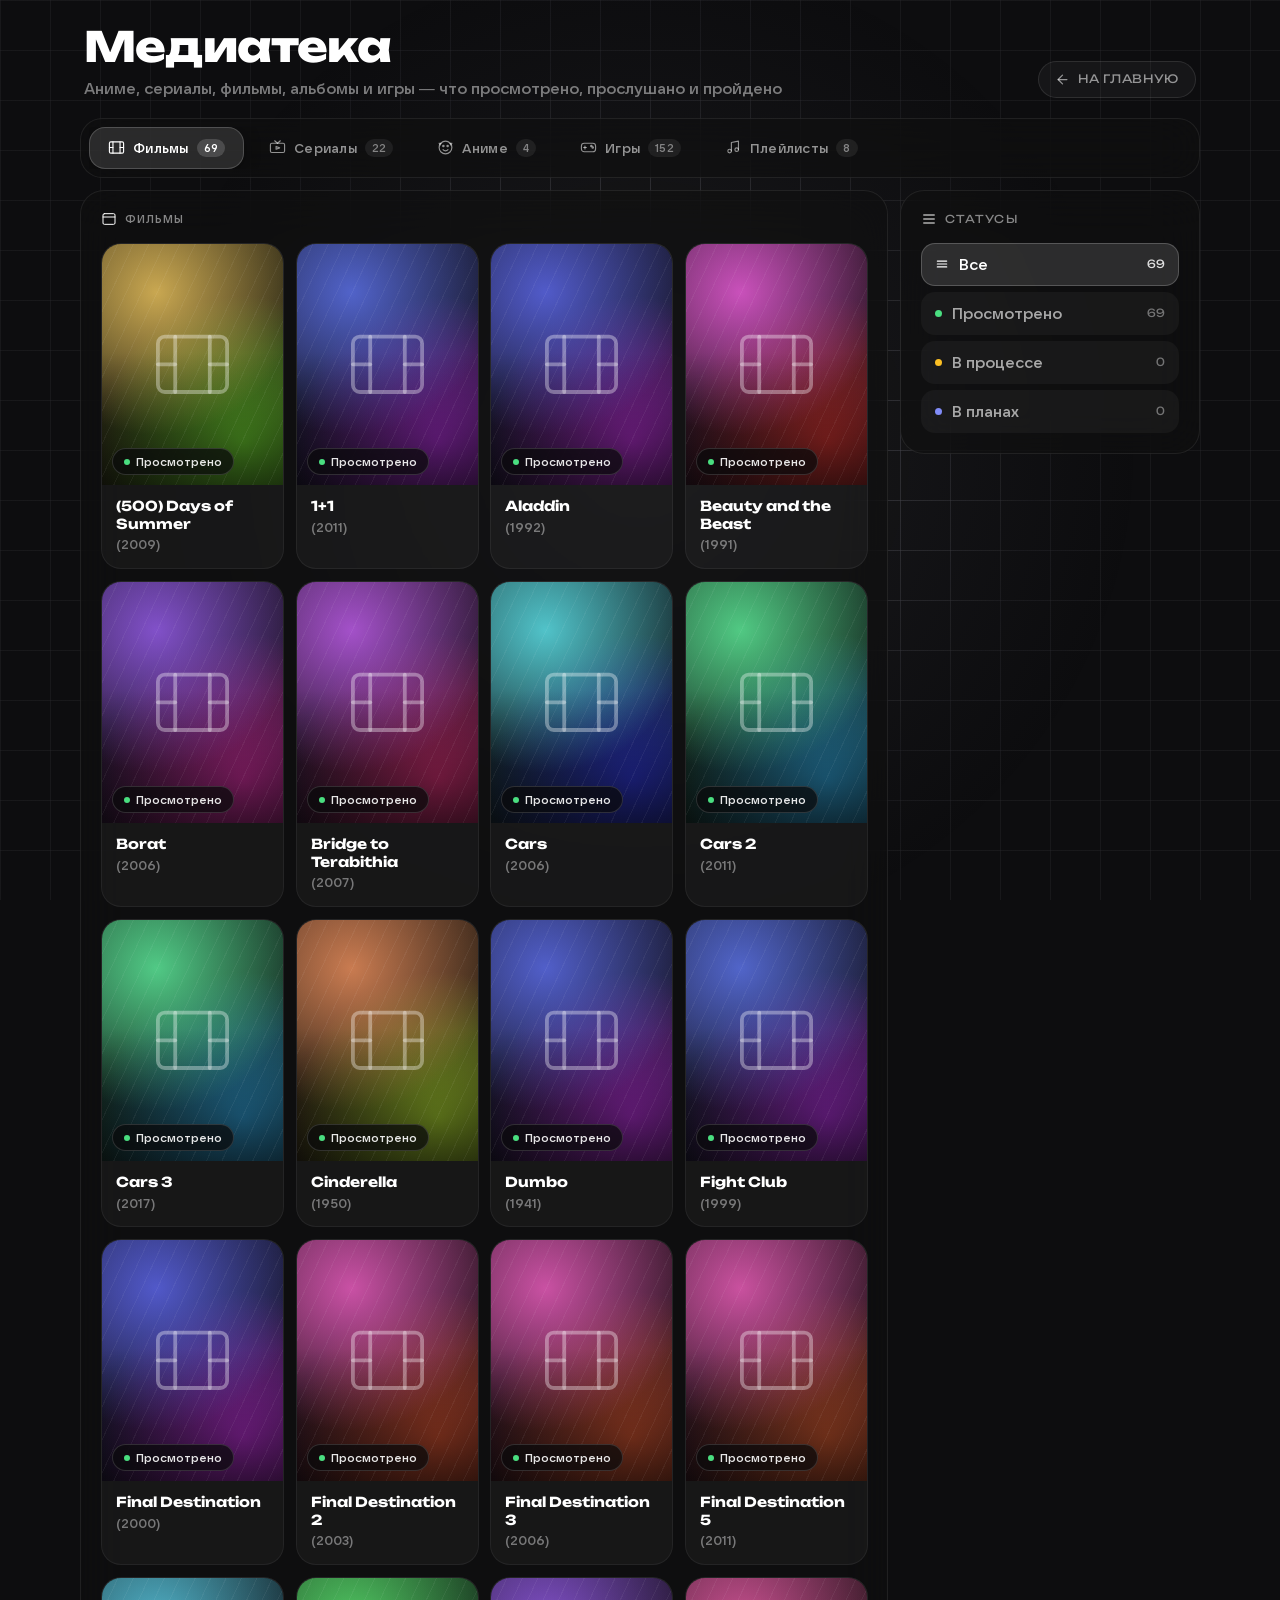
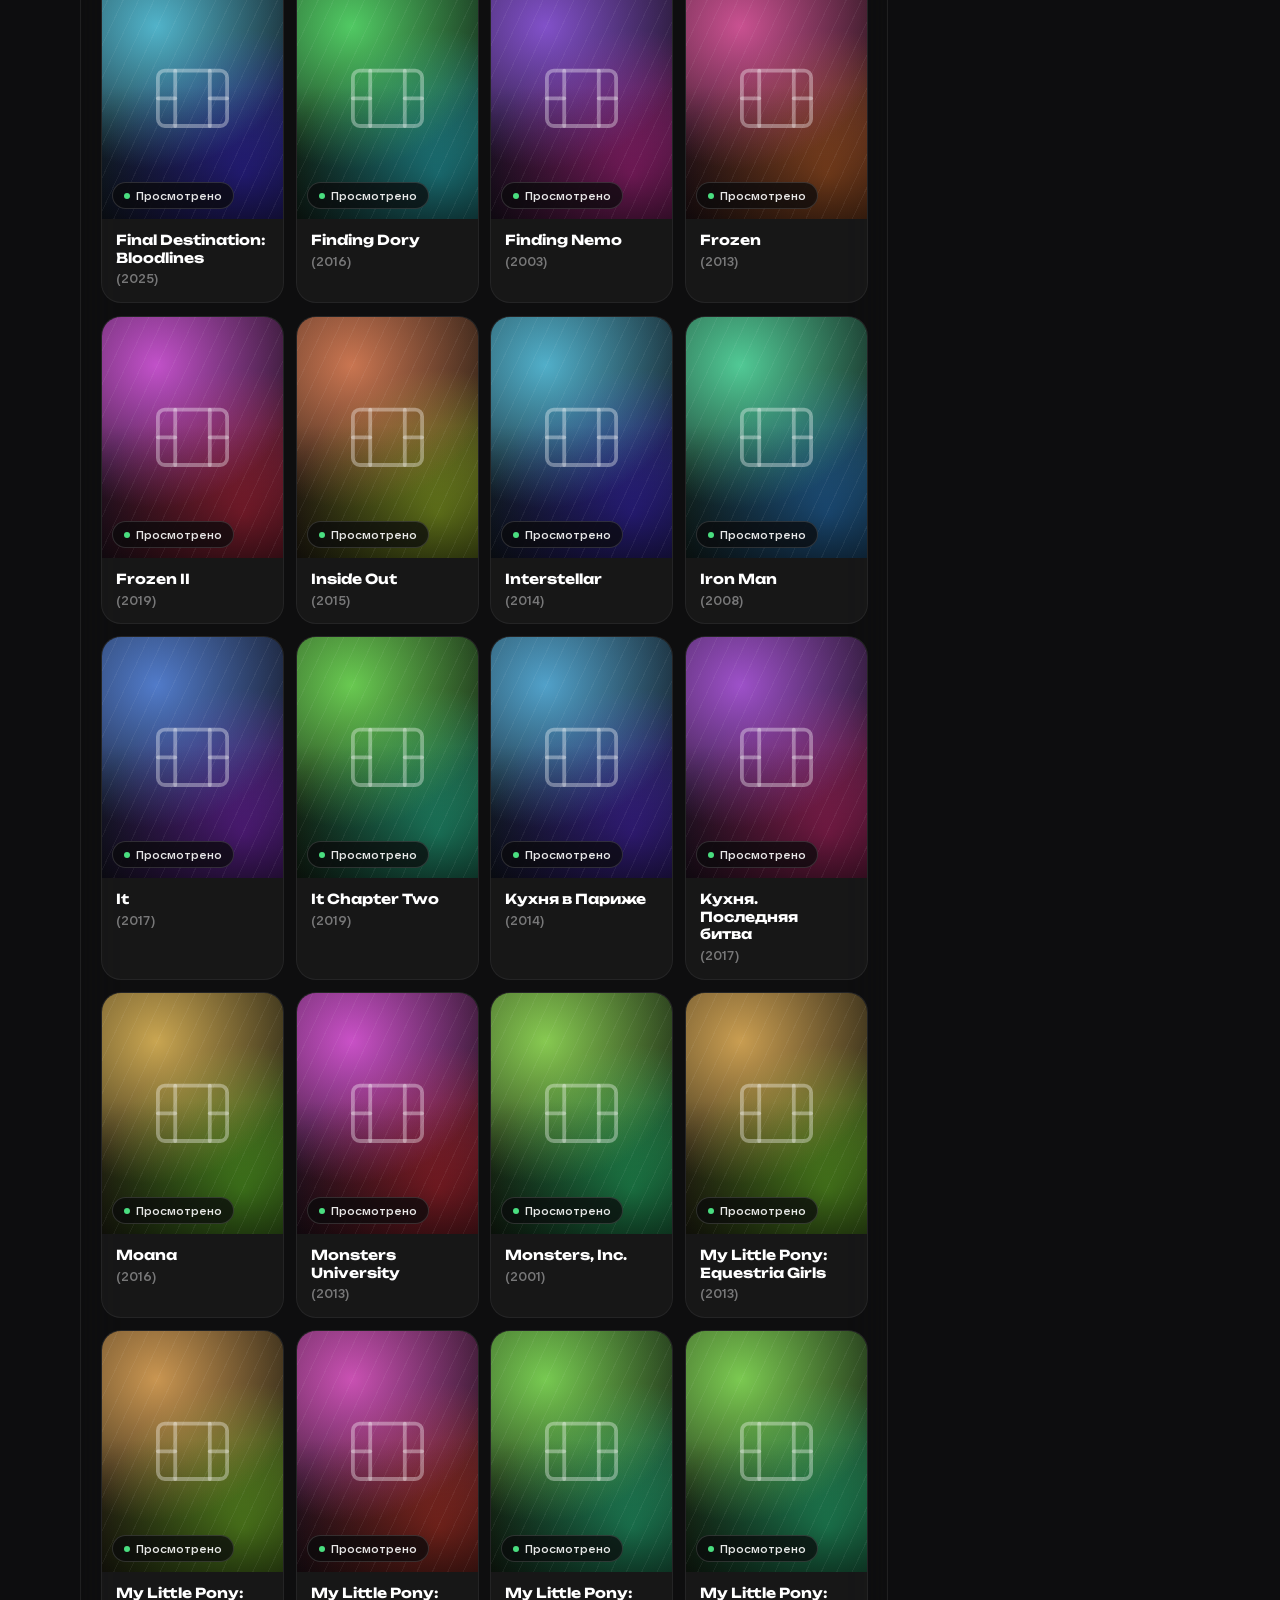
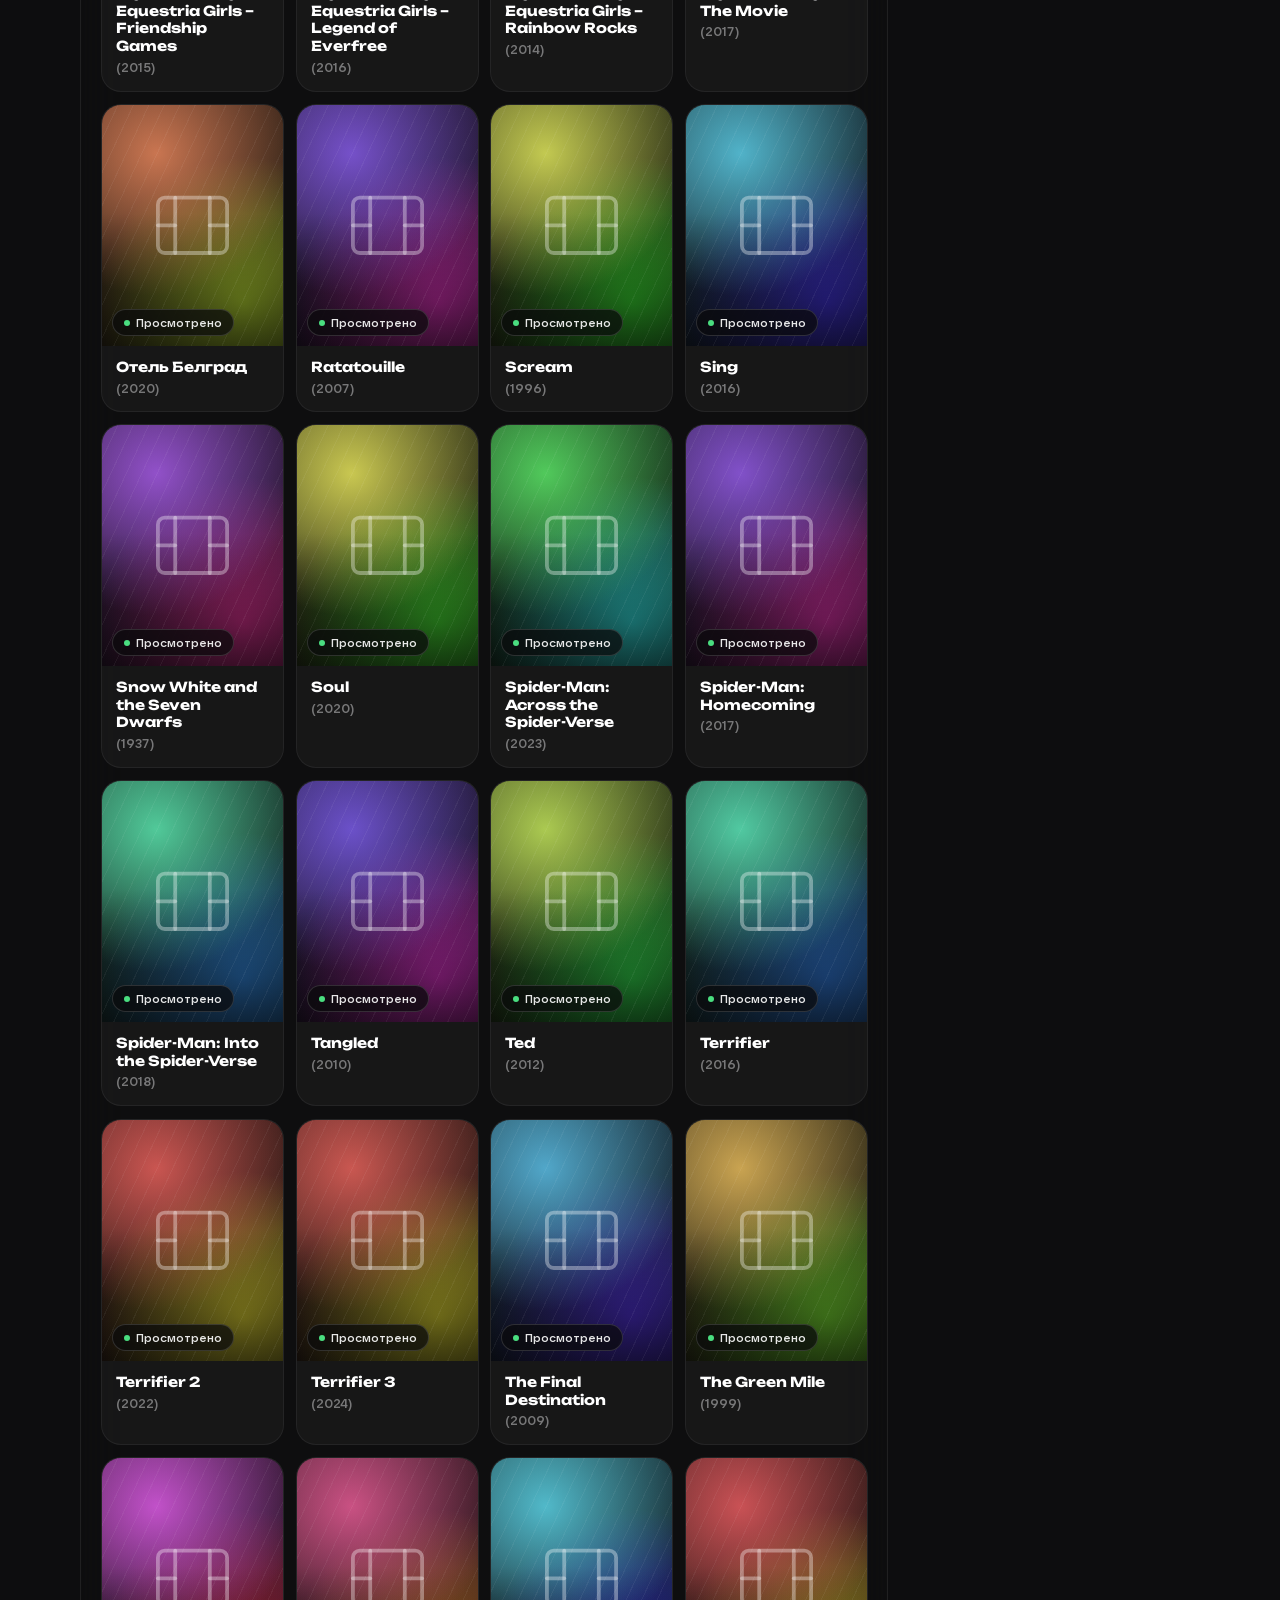
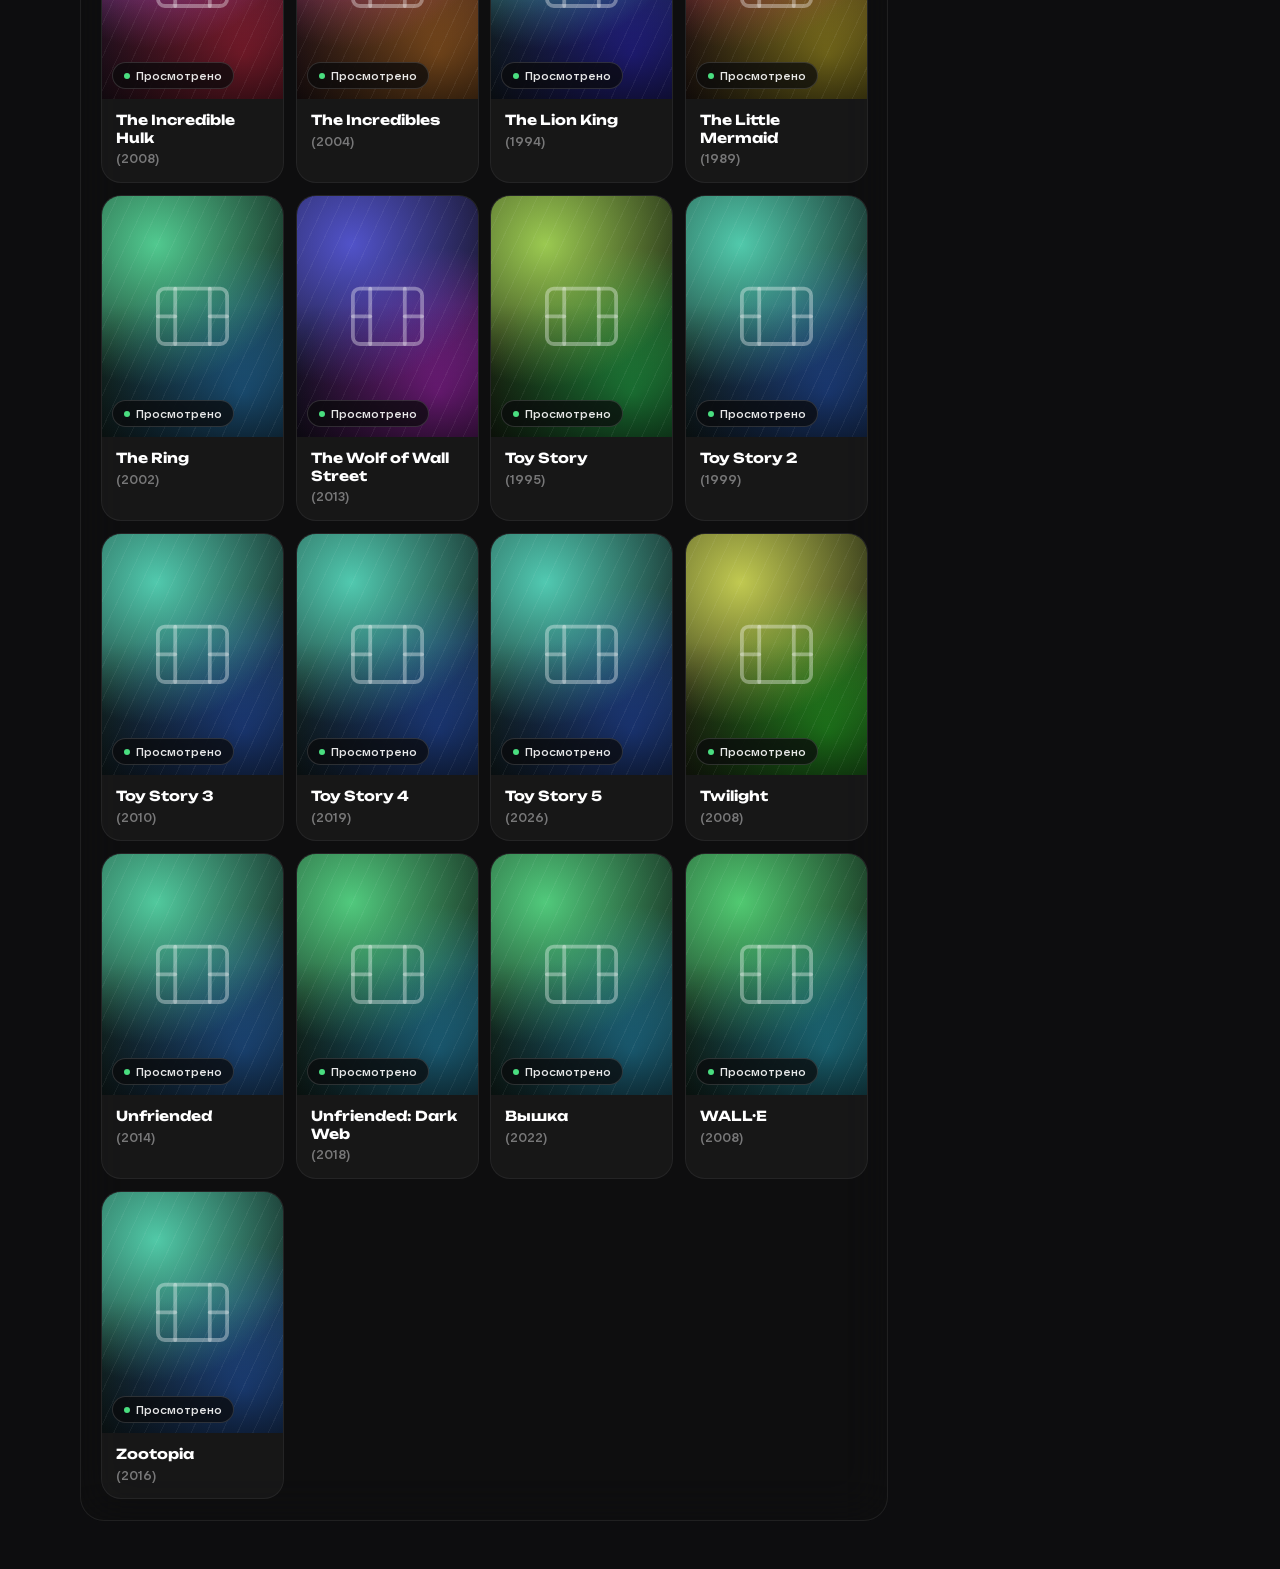
==== commit 18dce5f8: "Update view.html" ====
--- a/view.html
+++ b/view.html
@@ -591,159 +591,164 @@
         из Steam IStoreBrowseService (hashed library capsule) */
 
   /* Пройдено */
-  { c: 'games', t: 'Schedule I', s: 0, y: '2025', a: 3164500 },
-  { c: 'games', t: 'House Flipper 2', s: 0, y: '2023', a: 1190970 },
-  { c: 'games', t: 'The Forest', s: 0, y: '2018', a: 242760 },
-  { c: 'games', t: 'Sons of the Forest', s: 0, y: '2024', a: 1326470 },
-  { c: 'games', t: 'Voidtrain', s: 0, y: '2025', a: 1159690, img: 'https://shared.akamai.steamstatic.com/store_item_assets/steam/apps/1159690/4efaa1c00e0471f0e8b415b09db3f2c038ba8704/library_capsule.jpg' },
-  { c: 'games', t: 'Youtubers Life', s: 0, y: '2017', a: 428690 },
-  { c: 'games', t: 'House Builder', s: 0, y: '2024', a: 1244630 },
-  { c: 'games', t: 'Slime Rancher', s: 0, y: '2017', a: 433340 },
-  { c: 'games', t: 'Subnautica', s: 0, y: '2018', a: 264710 },
-  { c: 'games', t: 'Portal 2', s: 0, y: '2011', a: 620 },
-  { c: 'games', t: 'House Flipper', s: 0, y: '2018', a: 613100 },
-  { c: 'games', t: 'Sally Face', s: 0, y: '2016', a: 541570 },
-  { c: 'games', t: 'Poppy Playtime', s: 0, y: '2021', a: 1721470 },
-  { c: 'games', t: 'Subnautica 2', s: 0, y: '2026', a: 1962700, img: 'https://shared.akamai.steamstatic.com/store_item_assets/steam/apps/1962700/bd66bf4a6db518e15573284aa4030d1f9e1f364d/library_600x900.jpg' },
-  { c: 'games', t: 'Hotel Renovator', s: 0, y: '2023', a: 1214470 },
-  { c: 'games', t: 'Cuphead', s: 0, y: '2017', a: 268910 },
-  { c: 'games', t: 'Vacation Simulator', s: 0, y: '2019', a: 726830 },
-  { c: 'games', t: 'Outlast', s: 0, y: '2013', a: 238320 },
-  { c: 'games', t: 'MiSide', s: 0, y: '2024', a: 2527500 },
-  { c: 'games', t: 'Outlast 2', s: 0, y: '2017', a: 414700 },
-  { c: 'games', t: "No, I'm not a Human", s: 0, y: '2025', a: 3180070, img: 'https://shared.akamai.steamstatic.com/store_item_assets/steam/apps/3180070/463354a2b81d416ddb538aa80fe65c75d0e4dcea/library_600x900.jpg' },
-  { c: 'games', t: 'Satisfactory', s: 0, y: '2024', a: 526870 },
-  { c: 'games', t: 'Stray', s: 0, y: '2022', a: 1332010 },
-  { c: 'games', t: 'Fran Bow', s: 0, y: '2015', a: 362680 },
-  { c: 'games', t: 'Raft', s: 0, y: '2022', a: 648800 },
-  { c: 'games', t: 'Hello Neighbor', s: 0, y: '2017', a: 521890 },
-  { c: 'games', t: 'Music Racer', s: 0, y: '2018', a: 893030 },
-  { c: 'games', t: 'Portal', s: 0, y: '2007', a: 400 },
-  { c: 'games', t: 'Helltaker', s: 0, y: '2020', a: 1289310 },
-  { c: 'games', t: 'Rick and Morty: Virtual Rick-ality', s: 0, y: '2017', a: 469610 },
-  { c: 'games', t: 'Job Simulator', s: 0, y: '2016', a: 448280 },
+  { c: 'games', t: 'Amanda the Adventurer', s: 0, y: '2023', a: 2166060 },
   { c: 'games', t: 'An alt girl for skoof', s: 0, y: '2024', a: 2901520, img: 'https://shared.akamai.steamstatic.com/store_item_assets/steam/apps/2901520/775153346b5e6a9f45abb1985a0f974e851d9fe0/library_capsule.jpg' },
-  { c: 'games', t: 'Prison Boss VR', s: 0, y: '2017', a: 673600 },
-  { c: 'games', t: 'Organized Inside', s: 0, y: '2025', a: 3609750, img: 'https://shared.akamai.steamstatic.com/store_item_assets/steam/apps/3609750/077687066ce4244b9396fa4b47164939d91d9035/library_600x900.jpg' },
+  { c: 'games', t: 'Barro 2020', s: 0, y: '2019', a: 1168660 },
+  { c: 'games', t: 'Barro 2024', s: 0, y: '2024', a: 3119720 },
+  { c: 'games', t: 'Barro 22', s: 0, y: '2021', a: 1797610 },
   { c: 'games', t: 'Barro F', s: 0, y: '2020', a: 1239260 },
-  { c: 'games', t: 'Barro 2020', s: 0, y: '2019', a: 1168660 },
-  { c: 'games', t: 'Barro 22', s: 0, y: '2021', a: 1797610 },
   { c: 'games', t: 'Barro F22', s: 0, y: '2022', a: 1958600, img: 'https://shared.akamai.steamstatic.com/store_item_assets/steam/apps/1958600/b11cd3939b1589889e5ca166f0eafea9e22884db/library_600x900.jpg' },
+  { c: 'games', t: 'Barro F25', s: 0, y: '2025', a: 3626800, img: 'https://shared.akamai.steamstatic.com/store_item_assets/steam/apps/3626800/64f88d65a25687cabf55dec934fc3f9aa3ee5c7b/library_600x900.jpg' },
   { c: 'games', t: 'Barro GT', s: 0, y: '2022', a: 1990740 },
   { c: 'games', t: 'Barro Racing', s: 0, y: '2020', a: 1307090 },
   { c: 'games', t: 'Barro T23', s: 0, y: '2023', a: 2379030 },
-  { c: 'games', t: 'Barro F25', s: 0, y: '2025', a: 3626800, img: 'https://shared.akamai.steamstatic.com/store_item_assets/steam/apps/3626800/64f88d65a25687cabf55dec934fc3f9aa3ee5c7b/library_600x900.jpg' },
-  { c: 'games', t: 'Barro 2024', s: 0, y: '2024', a: 3119720 },
+  { c: 'games', t: 'Cuphead', s: 0, y: '2017', a: 268910 },
+  { c: 'games', t: 'Escape the Backrooms', s: 0, y: '2025', a: 1943950, img: 'https://shared.akamai.steamstatic.com/store_item_assets/steam/apps/1943950/7f91890deae0cf3ac362bc573f2f7ef9b82dfa19/library_capsule.jpg' },
+  /* Fears to Fathom — все эпизоды Rayll отдельно */
+  { c: 'games', t: 'Fears to Fathom - Carson House', s: 0, y: '2023', a: 2120900 },
+  { c: 'games', t: 'Fears to Fathom - Home Alone', s: 0, y: '2021', a: 1671340 },
+  { c: 'games', t: 'Fears to Fathom - Ironbark Lookout', s: 0, y: '2023', a: 2506160 },
+  { c: 'games', t: 'Fears to Fathom - Norwood Hitchhike', s: 0, y: '2022', a: 1763050 },
+  { c: 'games', t: 'Fears to Fathom - Scratch Creek', s: 0, y: '2026', a: 4121170, img: 'https://shared.akamai.steamstatic.com/store_item_assets/steam/apps/4121170/fc4bb0a814cedd55d33dd0ca32ce5f54864e7f3a/library_capsule.jpg' },
+  { c: 'games', t: 'Fears to Fathom - Woodbury Getaway', s: 0, y: '2024', a: 2961530 },
+  { c: 'games', t: 'Fran Bow', s: 0, y: '2015', a: 362680 },
+  { c: 'games', t: 'Hello Neighbor', s: 0, y: '2017', a: 521890 },
+  { c: 'games', t: 'Helltaker', s: 0, y: '2020', a: 1289310 },
+  { c: 'games', t: 'Hotel Renovator', s: 0, y: '2023', a: 1214470 },
+  { c: 'games', t: 'House Builder', s: 0, y: '2024', a: 1244630 },
+  { c: 'games', t: 'House Flipper', s: 0, y: '2018', a: 613100 },
+  { c: 'games', t: 'House Flipper 2', s: 0, y: '2023', a: 1190970 },
+  { c: 'games', t: 'Hozy', s: 0, y: '2026', a: 3326230, img: 'https://shared.akamai.steamstatic.com/store_item_assets/steam/apps/3326230/39d05ca20f3a2c0e6694458042df2a4e87c781b5/library_capsule.jpg' },
+  { c: 'games', t: 'Indigo Park', s: 0, y: '2024', a: 2504480 },
+  { c: 'games', t: 'Job Simulator', s: 0, y: '2016', a: 448280 },
+  { c: 'games', t: 'KinitoPET', s: 0, y: '2024', a: 2075070 },
+  { c: 'games', t: 'Melatonin', s: 0, y: '2022', a: 1585220 },
+  { c: 'games', t: 'Milk inside a bag of milk inside a bag of milk', s: 0, y: '2020', a: 1392820 },
+  { c: 'games', t: 'Milk outside a bag of milk outside a bag of milk', s: 0, y: '2021', a: 1604000 },
+  { c: 'games', t: 'MiSide', s: 0, y: '2024', a: 2527500 },
+  { c: 'games', t: 'Miss Neko', s: 0, y: '2019', a: 1101450 },
+  { c: 'games', t: 'Miss Neko 3', s: 0, y: '2022', a: 2022180 },
   { c: 'games', t: 'Miss Neko: Pirates', s: 0, y: '2024', a: 2695270 },
-  { c: 'games', t: 'Amanda the Adventurer', s: 0, y: '2023', a: 2166060 },
-  { c: 'games', t: 'Milk outside a bag of milk outside a bag of milk', s: 0, y: '2021', a: 1604000 },
+  { c: 'games', t: 'Moon Sweepers', s: 0, y: '2026', a: 5335510, img: 'https://shared.akamai.steamstatic.com/store_item_assets/steam/apps/5335510/b11598a928ea1ac19bfa83eec2ab071a93ec7313/library_capsule.jpg' },
+  { c: 'games', t: 'Music Racer', s: 0, y: '2018', a: 893030 },
+  { c: 'games', t: 'NEEDY GIRL OVERDOSE', s: 0, y: '2022', a: 1451940 },
+  { c: 'games', t: "No, I'm not a Human", s: 0, y: '2025', a: 3180070, img: 'https://shared.akamai.steamstatic.com/store_item_assets/steam/apps/3180070/463354a2b81d416ddb538aa80fe65c75d0e4dcea/library_600x900.jpg' },
+  { c: 'games', t: 'Organized Inside', s: 0, y: '2025', a: 3609750, img: 'https://shared.akamai.steamstatic.com/store_item_assets/steam/apps/3609750/077687066ce4244b9396fa4b47164939d91d9035/library_600x900.jpg' },
+  { c: 'games', t: 'Outlast', s: 0, y: '2013', a: 238320 },
+  { c: 'games', t: 'Outlast 2', s: 0, y: '2017', a: 414700 },
+  { c: 'games', t: 'Poppy Playtime - Chapter 1', s: 0, y: '2021', a: 1721470 },
+  { c: 'games', t: 'Poppy Playtime - Chapter 2', s: 0, y: '2022', a: 1817490, img: 'https://shared.akamai.steamstatic.com/store_item_assets/steam/apps/1817490/a188e395ba419de1e25b458febddc3fc4852a343/capsule_616x353_2x.jpg' },
+  { c: 'games', t: 'Poppy Playtime - Chapter 3', s: 0, y: '2024', a: 2555190, img: 'https://shared.akamai.steamstatic.com/store_item_assets/steam/apps/2555190/capsule_616x353.jpg' },
+  { c: 'games', t: 'Poppy Playtime - Chapter 4', s: 0, y: '2025', a: 3008670, img: 'https://shared.akamai.steamstatic.com/store_item_assets/steam/apps/3008670/f37c8d4b20246f02005c4388ea770de55386aa11/capsule_616x353_2x.jpg' },
+  { c: 'games', t: 'Poppy Playtime - Chapter 5', s: 0, y: '2026', a: 4100940, img: 'https://shared.akamai.steamstatic.com/store_item_assets/steam/apps/4100940/d4f4792907508dd65da0df821257e1e06740d44e/capsule_616x353_2x.jpg' },
+  { c: 'games', t: 'Portal', s: 0, y: '2007', a: 400 },
+  { c: 'games', t: 'Portal 2', s: 0, y: '2011', a: 620 },
+  { c: 'games', t: 'Prison Boss VR', s: 0, y: '2017', a: 673600 },
+  { c: 'games', t: 'Purple Place', s: 0, y: '2023', a: 1117090 },
+  { c: 'games', t: 'Raft', s: 0, y: '2022', a: 648800 },
+  { c: 'games', t: 'Rick and Morty: Virtual Rick-ality', s: 0, y: '2017', a: 469610 },
+  { c: 'games', t: 'Sally Face', s: 0, y: '2016', a: 541570 },
+  { c: 'games', t: 'Satisfactory', s: 0, y: '2024', a: 526870 },
+  { c: 'games', t: 'Schedule I', s: 0, y: '2025', a: 3164500 },
+  { c: 'games', t: 'Shave & Stuff', s: 0, y: '2024', a: 2195400 },
+  { c: 'games', t: 'Slime Rancher', s: 0, y: '2017', a: 433340 },
+  { c: 'games', t: 'Sons of the Forest', s: 0, y: '2024', a: 1326470 },
   { c: 'games', t: 'Storyteller', s: 0, y: '2023', a: 1624540 },
-  { c: 'games', t: 'Miss Neko 3', s: 0, y: '2022', a: 2022180 },
-  /* Fears to Fathom — все эпизоды Rayll отдельно, по порядку выхода */
-  { c: 'games', t: 'Fears to Fathom - Home Alone', s: 0, y: '2021', a: 1671340 },
-  { c: 'games', t: 'Fears to Fathom - Norwood Hitchhike', s: 0, y: '2022', a: 1763050 },
-  { c: 'games', t: 'Fears to Fathom - Carson House', s: 0, y: '2023', a: 2120900 },
-  { c: 'games', t: 'Fears to Fathom - Ironbark Lookout', s: 0, y: '2023', a: 2506160 },
-  { c: 'games', t: 'Fears to Fathom - Woodbury Getaway', s: 0, y: '2024', a: 2961530 },
-  { c: 'games', t: 'Fears to Fathom - Scratch Creek', s: 0, y: '2026', a: 4121170, img: 'https://shared.akamai.steamstatic.com/store_item_assets/steam/apps/4121170/fc4bb0a814cedd55d33dd0ca32ce5f54864e7f3a/library_capsule.jpg' },
+  { c: 'games', t: 'Stray', s: 0, y: '2022', a: 1332010 },
+  { c: 'games', t: 'Subnautica', s: 0, y: '2018', a: 264710 },
+  { c: 'games', t: 'Subnautica 2', s: 0, y: '2026', a: 1962700, img: 'https://shared.akamai.steamstatic.com/store_item_assets/steam/apps/1962700/bd66bf4a6db518e15573284aa4030d1f9e1f364d/library_600x900.jpg' },
   { c: 'games', t: 'The Baby in Yellow', s: 0, y: '2023', a: 2291340 },
-  { c: 'games', t: 'Hozy', s: 0, y: '2026', a: 3326230, img: 'https://shared.akamai.steamstatic.com/store_item_assets/steam/apps/3326230/39d05ca20f3a2c0e6694458042df2a4e87c781b5/library_capsule.jpg' },
-  { c: 'games', t: 'Melatonin', s: 0, y: '2022', a: 1585220 },
-  { c: 'games', t: 'Shave & Stuff', s: 0, y: '2024', a: 2195400 },
+  { c: 'games', t: 'The Forest', s: 0, y: '2018', a: 242760 },
   { c: 'games', t: 'The Stanley Parable: Ultra Deluxe', s: 0, y: '2022', a: 1703340 },
-  { c: 'games', t: 'Milk inside a bag of milk inside a bag of milk', s: 0, y: '2020', a: 1392820 },
   { c: 'games', t: 'Undertale', s: 0, y: '2015', a: 391540 },
-  { c: 'games', t: 'Purple Place', s: 0, y: '2023', a: 1117090 },
-  { c: 'games', t: 'Miss Neko', s: 0, y: '2019', a: 1101450 },
-  { c: 'games', t: 'Escape the Backrooms', s: 0, y: '2025', a: 1943950, img: 'https://shared.akamai.steamstatic.com/store_item_assets/steam/apps/1943950/7f91890deae0cf3ac362bc573f2f7ef9b82dfa19/library_capsule.jpg' },
-  { c: 'games', t: 'NEEDY GIRL OVERDOSE', s: 0, y: '2022', a: 1451940 },
-  { c: 'games', t: 'Indigo Park', s: 0, y: '2024', a: 2504480 },
-  { c: 'games', t: 'KinitoPET', s: 0, y: '2024', a: 2075070 },
+  { c: 'games', t: 'Vacation Simulator', s: 0, y: '2019', a: 726830 },
+  { c: 'games', t: 'Voidtrain', s: 0, y: '2025', a: 1159690, img: 'https://shared.akamai.steamstatic.com/store_item_assets/steam/apps/1159690/4efaa1c00e0471f0e8b415b09db3f2c038ba8704/library_capsule.jpg' },
+  { c: 'games', t: 'Youtubers Life', s: 0, y: '2017', a: 428690 },
 
   /* Прохожу */
+  { c: 'games', t: 'Icarus', s: 1, y: '2021', a: 1149460 },
+  { c: 'games', t: 'Palworld', s: 1, y: '2024', a: 1623730, img: 'https://shared.akamai.steamstatic.com/store_item_assets/steam/apps/1623730/f85c38b444047c686d44eea5f649c9ae761fd06a/library_capsule.jpg' },
   { c: 'games', t: 'Scrap Mechanic', s: 1, y: '2016', a: 387990 },
-  { c: 'games', t: 'Icarus', s: 1, y: '2021', a: 1149460 },
-  { c: 'games', t: 'Moon Sweepers', s: 1, y: '2026', a: 5335510, img: 'https://shared.akamai.steamstatic.com/store_item_assets/steam/apps/5335510/b11598a928ea1ac19bfa83eec2ab071a93ec7313/library_capsule.jpg' },
-  { c: 'games', t: 'Palworld', s: 1, y: '2024', a: 1623730, img: 'https://shared.akamai.steamstatic.com/store_item_assets/steam/apps/1623730/f85c38b444047c686d44eea5f649c9ae761fd06a/library_capsule.jpg' },
 
   /* Играю */
+  { c: 'games', t: 'Deadlock', s: 2, y: 'TBA', a: 1422450 },
   { c: 'games', t: 'Deep Rock Galactic', s: 2, y: '2020', a: 548430 },
-  { c: 'games', t: 'Deadlock', s: 2, y: 'TBA', a: 1422450 },
   { c: 'games', t: 'The Outlast Trials', s: 2, y: '2024', a: 1304930, img: 'https://shared.akamai.steamstatic.com/store_item_assets/steam/apps/1304930/b511ed32e00d90a15e6d1bf7861fe88f0cdde5db/library_capsule.jpg' },
 
   /* Играла */
+  { c: 'games', t: 'Amanda the Adventurer 2', s: 3, y: '2024', a: 2826800 },
+  { c: 'games', t: 'Among Us', s: 3, y: '2018', a: 945360 },
+  { c: 'games', t: 'Anger Foot', s: 3, y: '2024', a: 1978590 },
+  { c: 'games', t: 'BeamNG.drive', s: 3, y: '2015', a: 284160 },
+  { c: 'games', t: 'BlasterBeat', s: 3, y: '2023', a: 1575680 },
+  { c: 'games', t: 'Buckshot Roulette', s: 3, y: '2024', a: 2835570 },
+  { c: 'games', t: 'Cities: Skylines', s: 3, y: '2015', a: 255710 },
+  { c: 'games', t: 'Content Warning', s: 3, y: '2024', a: 2881650 },
   { c: 'games', t: 'Counter-Strike 2', s: 3, y: '2023', a: 730 },
-  { c: 'games', t: 'Valorant', s: 3, y: '2020', link: 'https://playvalorant.com/' },
-  { c: 'games', t: 'Phasmophobia', s: 3, y: '2020', a: 739630 },
-  { c: 'games', t: 'PEAK', s: 3, y: '2025', a: 3527290, img: 'https://shared.akamai.steamstatic.com/store_item_assets/steam/apps/3527290/480bd879ac737921bfa2529a6fea15961267ad21/library_600x900.jpg' },
-  { c: 'games', t: 'Stardew Valley', s: 3, y: '2016', a: 413150 },
-  { c: 'games', t: 'R.E.P.O.', s: 3, y: '2025', a: 3241660 },
-  { c: 'games', t: 'Content Warning', s: 3, y: '2024', a: 2881650 },
   { c: 'games', t: 'Dark Hours', s: 3, y: '2025', a: 2208570 },
-  { c: 'games', t: 'Human Fall Flat', s: 3, y: '2016', a: 477160 },
+  { c: 'games', t: 'DDNet', s: 3, y: '2020', a: 412220 },
+  { c: 'games', t: 'Deisim', s: 3, y: '2022', a: 525680 },
+  { c: 'games', t: "Don't Starve Together", s: 3, y: '2016', a: 322330 },
   { c: 'games', t: 'Euro Truck Simulator 2', s: 3, y: '2012', a: 227300 },
-  { c: 'games', t: 'The Sims 4', s: 3, y: '2014', a: 1222670 },
-  { c: 'games', t: 'Geometry Dash', s: 3, y: '2014', a: 322170 },
-  { c: 'games', t: 'The Headliners', s: 3, y: '2025', a: 3059070, img: 'https://shared.akamai.steamstatic.com/store_item_assets/steam/apps/3059070/eafcfab6ae1fd425c04cf41fd6617060fd3ac9b6/library_600x900.jpg' },
-  { c: 'games', t: 'Lethal Company', s: 3, y: '2023', a: 1966720 },
-  { c: 'games', t: 'RV There Yet?', s: 3, y: '2025', a: 3949040, img: 'https://shared.akamai.steamstatic.com/store_item_assets/steam/apps/3949040/701632e4a84f8378c23fdf18ae127cb6a0f3f904/library_capsule.jpg' },
-  { c: 'games', t: 'PC Building Simulator', s: 3, y: '2019', a: 621060 },
-  { c: 'games', t: 'People Playground', s: 3, y: '2019', a: 1118200 },
-  { c: 'games', t: "That's not my Neighbor", s: 3, y: '2025', a: 3431040 },
-  { c: 'games', t: 'Among Us', s: 3, y: '2018', a: 945360 },
-  { c: 'games', t: 'Ranch Simulator', s: 3, y: '2023', a: 1119730 },
-  { c: 'games', t: 'Hired Ops', s: 3, y: '2021', a: 374280 },
-  { c: 'games', t: 'Stumble Guys', s: 3, y: '2021', a: 1677740 },
-  { c: 'games', t: 'Project: Playtime', s: 3, y: '2022', a: 1961460 },
-  { c: 'games', t: 'One-armed cook', s: 3, y: '2022', a: 1977530 },
+  { c: 'games', t: 'Fallout Shelter', s: 3, y: '2017', a: 588430 },
+  { c: 'games', t: 'Fishing Planet', s: 3, y: '2015', a: 380600 },
   { c: 'games', t: 'Fruit Ninja VR', s: 3, y: '2016', a: 486780 },
   { c: 'games', t: 'Gamble With Your Friends', s: 3, y: '2026', a: 3892270, img: 'https://shared.akamai.steamstatic.com/store_item_assets/steam/apps/3892270/aae0d37eb09a4e20706805e0db735fbbe04ecd15/library_capsule.jpg' },
+  { c: 'games', t: "Garry's Mod", s: 3, y: '2006', a: 4000 },
+  { c: 'games', t: 'Geometry Dash', s: 3, y: '2014', a: 322170 },
+  { c: 'games', t: 'Goat Simulator', s: 3, y: '2014', a: 265930 },
+  { c: 'games', t: 'Goat Simulator 3', s: 3, y: '2024', a: 850190, img: 'https://shared.akamai.steamstatic.com/store_item_assets/steam/apps/850190/d7d339a57cacfaef7632bdd3b5f9e999eb7fc22d/library_600x900.jpg' },
+  { c: 'games', t: 'Goose Goose Duck', s: 3, y: '2021', a: 1568590 },
+  { c: 'games', t: 'Hired Ops', s: 3, y: '2021', a: 374280 },
+  { c: 'games', t: 'Hollow Knight', s: 3, y: '2017', a: 367520 },
   { c: 'games', t: 'Hotline Miami', s: 3, y: '2012', a: 219150 },
-  { c: 'games', t: 'Fallout Shelter', s: 3, y: '2017', a: 588430 },
-  { c: 'games', t: "Don't Starve Together", s: 3, y: '2016', a: 322330 },
-  { c: 'games', t: 'Goat Simulator', s: 3, y: '2014', a: 265930 },
-  { c: 'games', t: 'BeamNG.drive', s: 3, y: '2015', a: 284160 },
+  { c: 'games', t: 'House Flipper VR', s: 3, y: '2020', a: 1194700 },
+  { c: 'games', t: 'Human Fall Flat', s: 3, y: '2016', a: 477160 },
+  { c: 'games', t: 'Human Fall Flat VR', s: 3, y: '2024', a: 2777220 },
+  { c: 'games', t: 'Hunt: Showdown 1896', s: 3, y: '2019', a: 594650 },
+  { c: 'games', t: 'Left 4 Dead', s: 3, y: '2008', a: 500 },
+  { c: 'games', t: 'Left 4 Dead 2', s: 3, y: '2009', a: 550 },
+  { c: 'games', t: 'Lethal Company', s: 3, y: '2023', a: 1966720 },
+  { c: 'games', t: 'Marvel Rivals', s: 3, y: '2024', a: 2767030, img: 'https://shared.akamai.steamstatic.com/store_item_assets/steam/apps/2767030/12be32a207a49ff59087a7d6a891f220a2be7e6f/library_capsule.jpg' },
+  { c: 'games', t: 'MIMESIS', s: 3, y: '2025', a: 2827200 },
   { c: 'games', t: 'Muck', s: 3, y: '2021', a: 1625450 },
+  { c: 'games', t: 'My Summer Car', s: 3, y: '2016', a: 516750 },
+  { c: 'games', t: "No Man's Sky", s: 3, y: '2016', a: 275850 },
+  { c: 'games', t: 'One-armed cook', s: 3, y: '2022', a: 1977530 },
+  { c: 'games', t: 'One-armed robber', s: 3, y: '2023', a: 2551020 },
+  { c: 'games', t: 'PC Building Simulator', s: 3, y: '2019', a: 621060 },
+  { c: 'games', t: 'PEAK', s: 3, y: '2025', a: 3527290, img: 'https://shared.akamai.steamstatic.com/store_item_assets/steam/apps/3527290/480bd879ac737921bfa2529a6fea15961267ad21/library_600x900.jpg' },
+  { c: 'games', t: 'People Playground', s: 3, y: '2019', a: 1118200 },
+  { c: 'games', t: 'Phasmophobia', s: 3, y: '2020', a: 739630 },
+  { c: 'games', t: 'POSTAL', s: 3, y: '1997', a: 232770 },
+  { c: 'games', t: 'POSTAL 2', s: 3, y: '2012', a: 223470 },
+  { c: 'games', t: 'Project: Playtime', s: 3, y: '2022', a: 1961460 },
+  { c: 'games', t: 'R.E.P.O.', s: 3, y: '2025', a: 3241660 },
+  { c: 'games', t: 'Ranch Simulator', s: 3, y: '2023', a: 1119730 },
+  { c: 'games', t: 'Rec Room', s: 3, y: '2021', a: 471710 },
+  { c: 'games', t: 'RV There Yet?', s: 3, y: '2025', a: 3949040, img: 'https://shared.akamai.steamstatic.com/store_item_assets/steam/apps/3949040/701632e4a84f8378c23fdf18ae127cb6a0f3f904/library_capsule.jpg' },
+  { c: 'games', t: 'Sky: Children of the Light', s: 3, y: '2024', a: 2325290 },
+  { c: 'games', t: 'Stardew Valley', s: 3, y: '2016', a: 413150 },
+  { c: 'games', t: 'Streamer Life Simulator 2', s: 3, y: '2026', a: 2890830 },
+  { c: 'games', t: 'Stumble Guys', s: 3, y: '2021', a: 1677740 },
+  { c: 'games', t: 'Supermarket Simulator', s: 3, y: '2025', a: 2670630 },
+  { c: 'games', t: 'Teardown', s: 3, y: '2022', a: 1167630 },
   { c: 'games', t: 'Terraria', s: 3, y: '2011', a: 105600 },
-  { c: 'games', t: 'One-armed robber', s: 3, y: '2023', a: 2551020 },
+  { c: 'games', t: "That's not my Neighbor", s: 3, y: '2025', a: 3431040 },
+  { c: 'games', t: 'The Binding of Isaac: Rebirth', s: 3, y: '2014', a: 250900 },
+  { c: 'games', t: 'The Headliners', s: 3, y: '2025', a: 3059070, img: 'https://shared.akamai.steamstatic.com/store_item_assets/steam/apps/3059070/eafcfab6ae1fd425c04cf41fd6617060fd3ac9b6/library_600x900.jpg' },
+  { c: 'games', t: 'The Sims 4', s: 3, y: '2014', a: 1222670 },
   { c: 'games', t: 'Tiny Eden', s: 3, y: '2026', a: 3375110, img: 'https://shared.akamai.steamstatic.com/store_item_assets/steam/apps/3375110/489df5536cd98813184b2c5bb1b48298d1b990e5/library_capsule.jpg' },
-  { c: 'games', t: 'Cities: Skylines', s: 3, y: '2015', a: 255710 },
-  { c: 'games', t: 'MIMESIS', s: 3, y: '2025', a: 2827200 },
-  { c: 'games', t: 'Teardown', s: 3, y: '2022', a: 1167630 },
-  { c: 'games', t: 'Left 4 Dead 2', s: 3, y: '2009', a: 550 },
-  { c: 'games', t: 'Sky: Children of the Light', s: 3, y: '2024', a: 2325290 },
+  { c: 'games', t: 'Toilet Management Simulator', s: 3, y: '2020', a: 1361860 },
+  { c: 'games', t: 'Valorant', s: 3, y: '2020', link: 'https://playvalorant.com/' },
+  { c: 'games', t: 'We Become What We Behold', s: 3, y: '2019', a: 1103210 },
   { c: 'games', t: 'WooLoop', s: 3, y: '2023', a: 1878910 },
-  { c: 'games', t: 'Fishing Planet', s: 3, y: '2015', a: 380600 },
-  { c: 'games', t: 'Streamer Life Simulator 2', s: 3, y: '2026', a: 2890830 },
-  { c: 'games', t: 'POSTAL 2', s: 3, y: '2012', a: 223470 },
-  { c: 'games', t: 'Amanda the Adventurer 2', s: 3, y: '2024', a: 2826800 },
-  { c: 'games', t: 'Anger Foot', s: 3, y: '2024', a: 1978590 },
-  { c: 'games', t: "No Man's Sky", s: 3, y: '2016', a: 275850 },
-  { c: 'games', t: 'Supermarket Simulator', s: 3, y: '2025', a: 2670630 },
-  { c: 'games', t: "Garry's Mod", s: 3, y: '2006', a: 4000 },
-  { c: 'games', t: 'Rec Room', s: 3, y: '2021', a: 471710 },
-  { c: 'games', t: 'My Summer Car', s: 3, y: '2016', a: 516750 },
-  { c: 'games', t: 'Hunt: Showdown 1896', s: 3, y: '2019', a: 594650 },
-  { c: 'games', t: 'Human Fall Flat VR', s: 3, y: '2024', a: 2777220 },
-  { c: 'games', t: 'House Flipper VR', s: 3, y: '2020', a: 1194700 },
-  { c: 'games', t: 'The Binding of Isaac: Rebirth', s: 3, y: '2014', a: 250900 },
-  { c: 'games', t: 'Deisim', s: 3, y: '2022', a: 525680 },
-  { c: 'games', t: 'Goat Simulator 3', s: 3, y: '2024', a: 850190, img: 'https://shared.akamai.steamstatic.com/store_item_assets/steam/apps/850190/d7d339a57cacfaef7632bdd3b5f9e999eb7fc22d/library_600x900.jpg' },
-  { c: 'games', t: 'Marvel Rivals', s: 3, y: '2024', a: 2767030, img: 'https://shared.akamai.steamstatic.com/store_item_assets/steam/apps/2767030/12be32a207a49ff59087a7d6a891f220a2be7e6f/library_capsule.jpg' },
-  { c: 'games', t: 'BlasterBeat', s: 3, y: '2023', a: 1575680 },
-  { c: 'games', t: 'Toilet Management Simulator', s: 3, y: '2020', a: 1361860 },
-  { c: 'games', t: 'Hollow Knight', s: 3, y: '2017', a: 367520 },
-  { c: 'games', t: 'We Become What We Behold', s: 3, y: '2019', a: 1103210 },
-  { c: 'games', t: 'DDNet', s: 3, y: '2020', a: 412220 },
-  { c: 'games', t: 'Goose Goose Duck', s: 3, y: '2021', a: 1568590 },
-  { c: 'games', t: 'Buckshot Roulette', s: 3, y: '2024', a: 2835570 },
 
   /* Планирую */
   { c: 'games', t: '7 Days to Die', s: 4, y: '2013', a: 251570 },
   { c: 'games', t: 'Detroit: Become Human', s: 4, y: '2020', a: 1222140 },
-  { c: 'games', t: 'Left 4 Dead', s: 4, y: '2008', a: 500 },
   { c: 'games', t: "Liar's Bar", s: 4, y: '2024', a: 3097560 },
-  { c: 'games', t: 'POSTAL', s: 4, y: '1997', a: 232770 },
+  { c: 'games', t: 'Poppy Playtime - Chapter 6', s: 4, y: '2027' },
   { c: 'games', t: 'Super Bunny Man', s: 4, y: '2023', a: 673750 },
   { c: 'games', t: 'Survival Machine', s: 4, y: '2026', a: 1601330, img: 'https://shared.akamai.steamstatic.com/store_item_assets/steam/apps/1601330/ea48f4efa22882c31e6954590f731c87c305e43e/library_capsule.jpg' },
   { c: 'games', t: 'Valheim', s: 4, y: '2021', a: 892970, img: 'https://shared.akamai.steamstatic.com/store_item_assets/steam/apps/892970/3dee2eb67bca0660c5ca3c9e1cfbdfc1063333ba/library_capsule.jpg' },
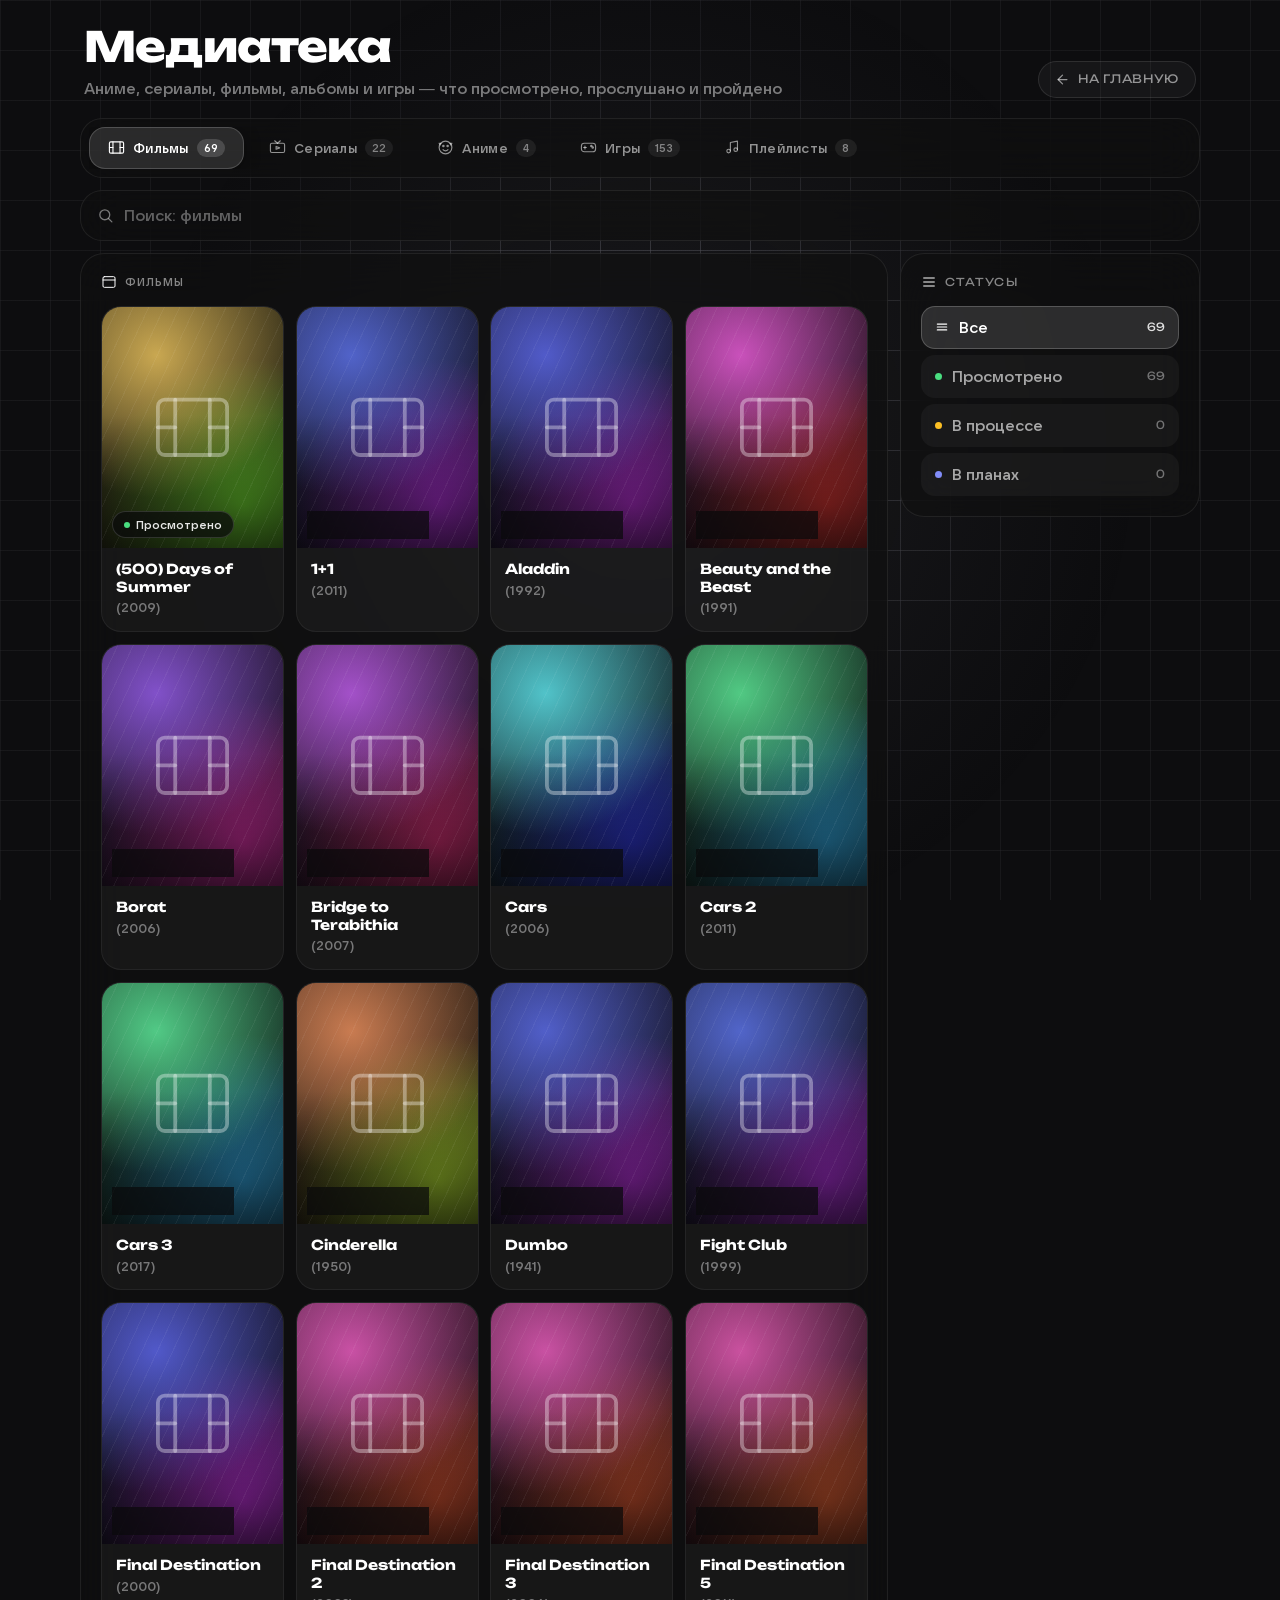
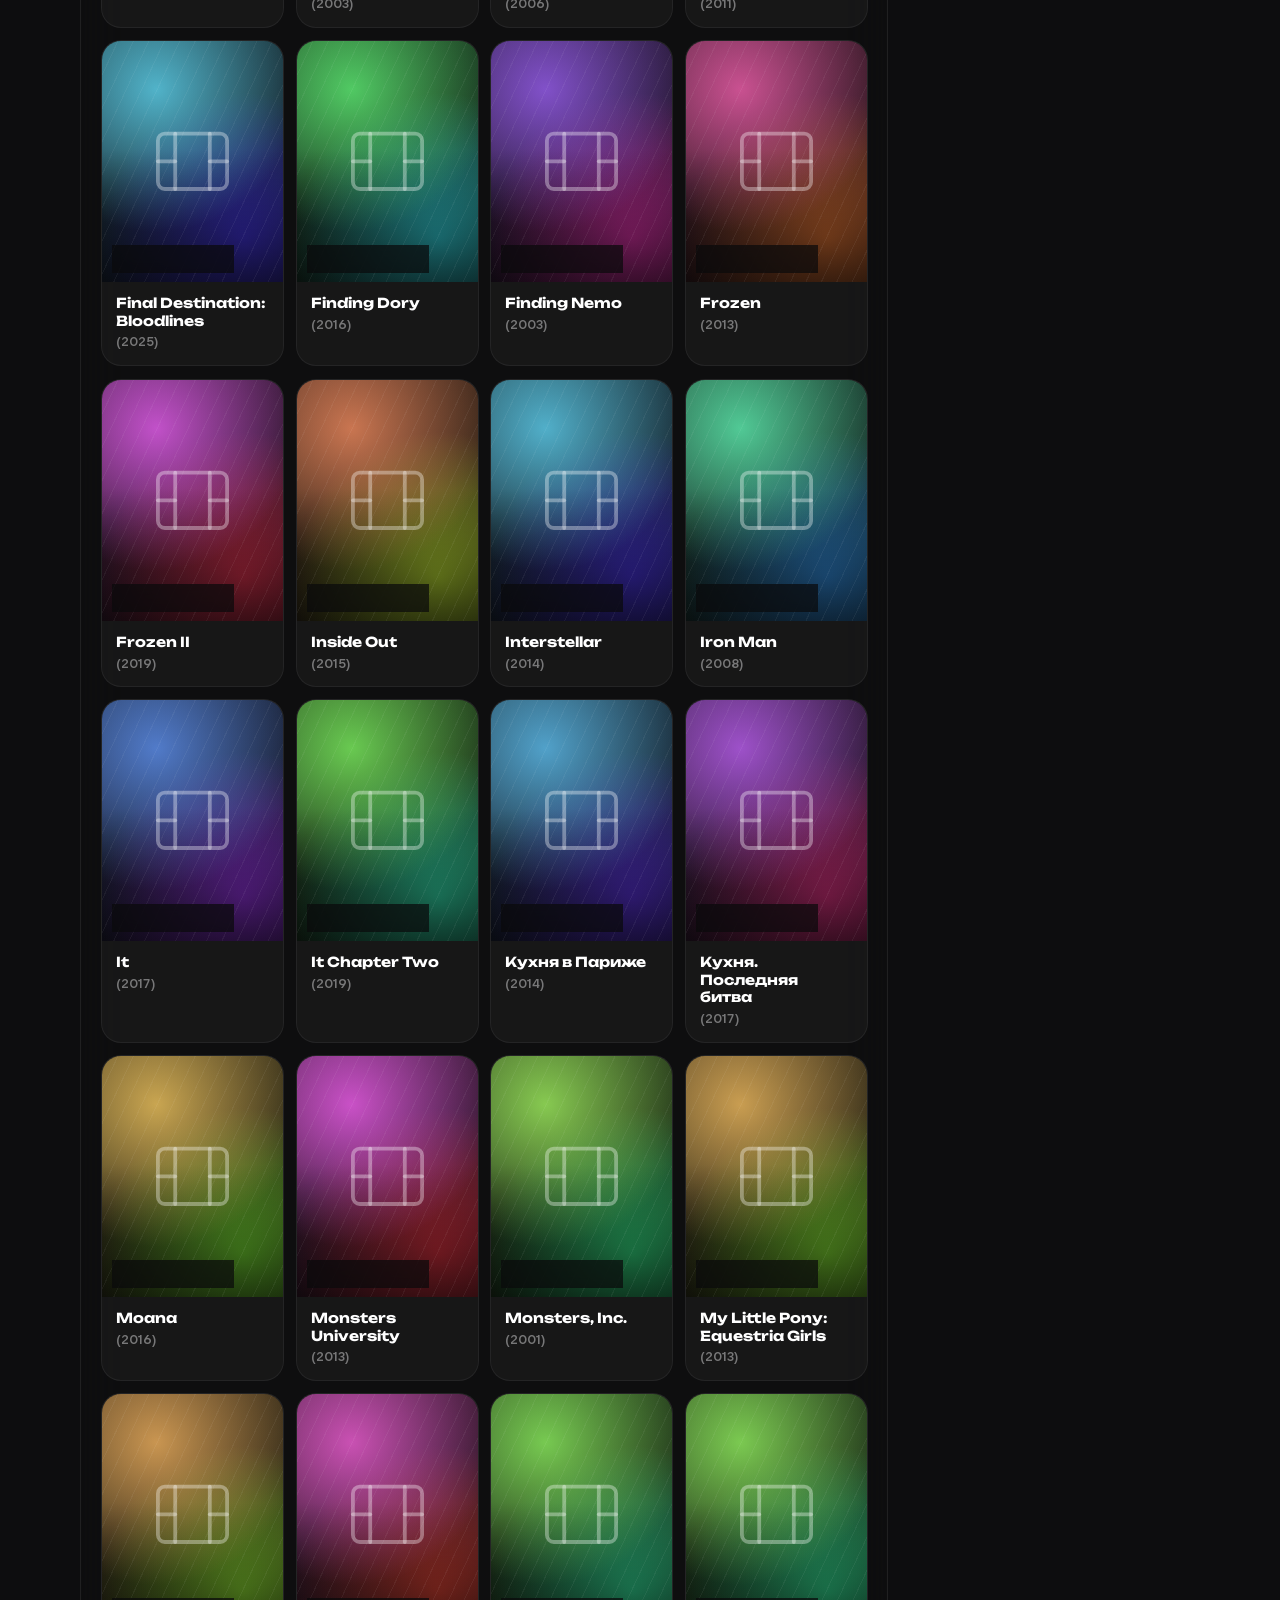
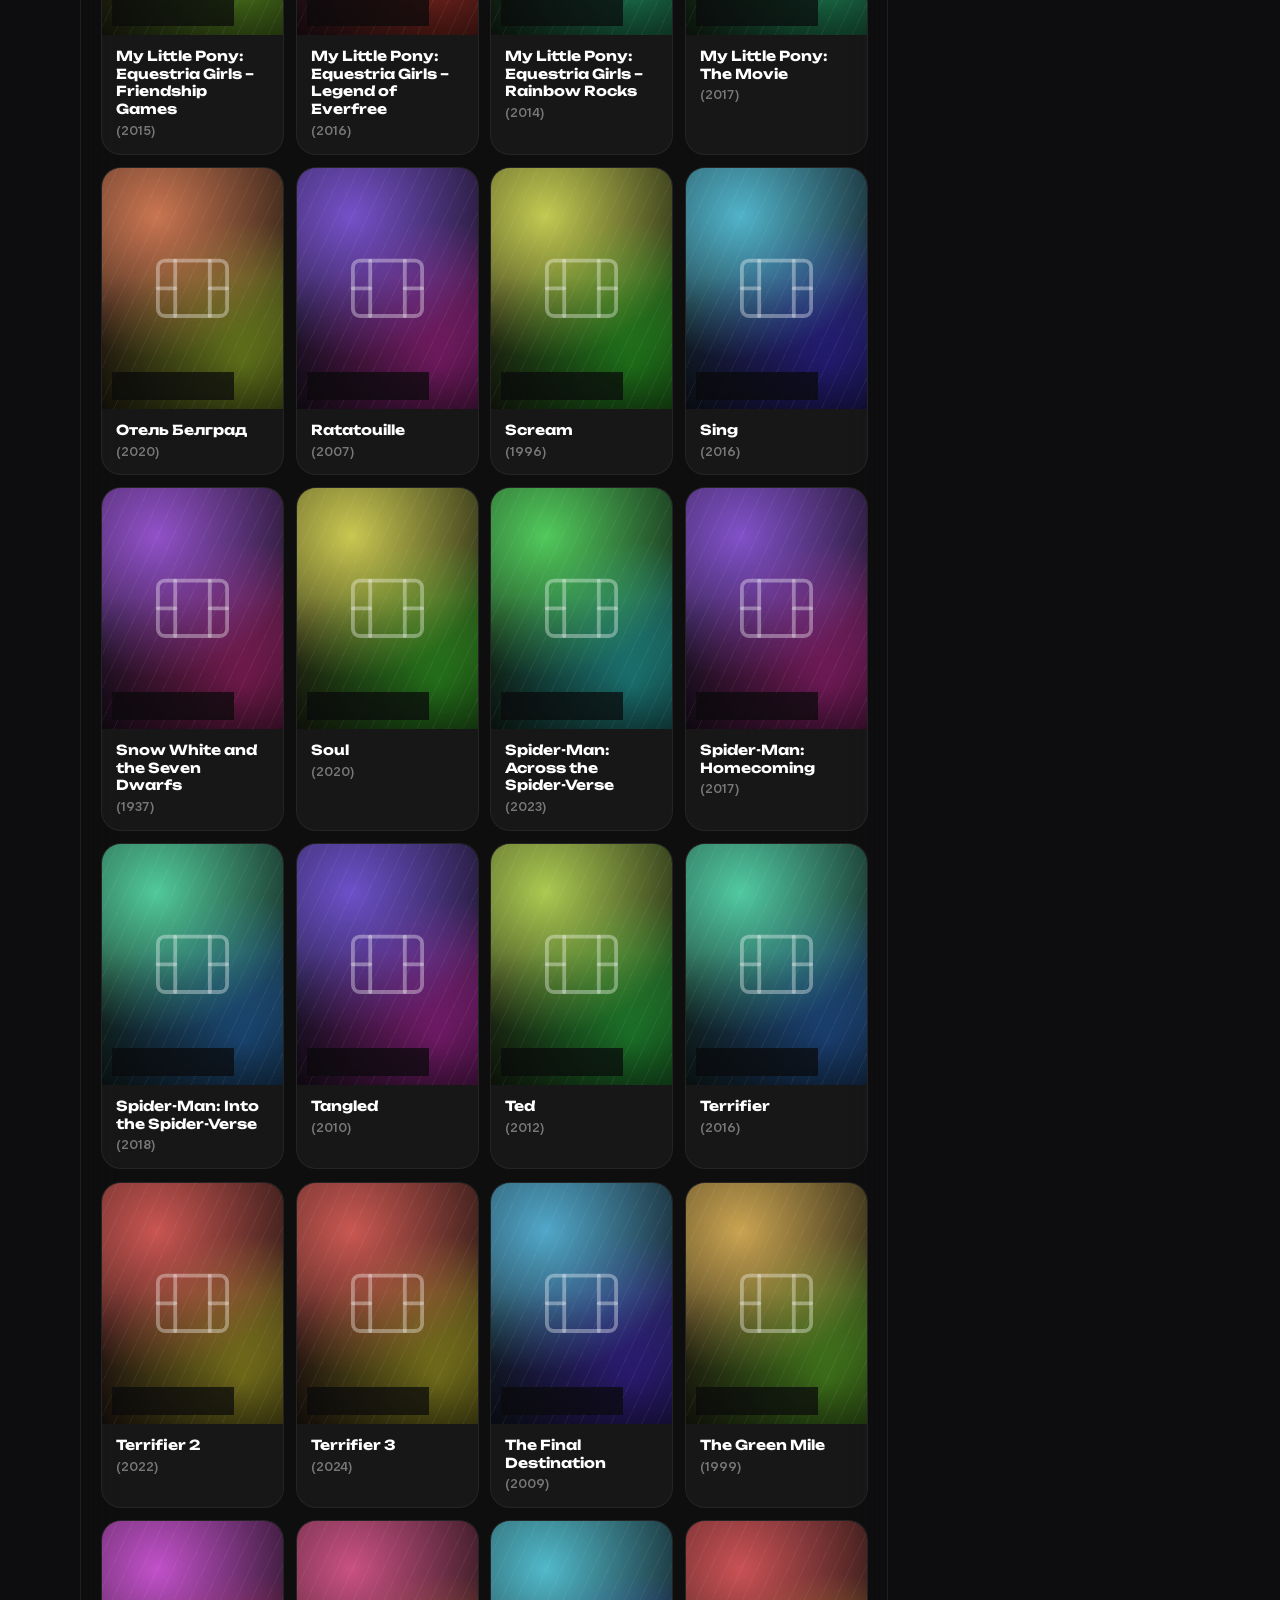
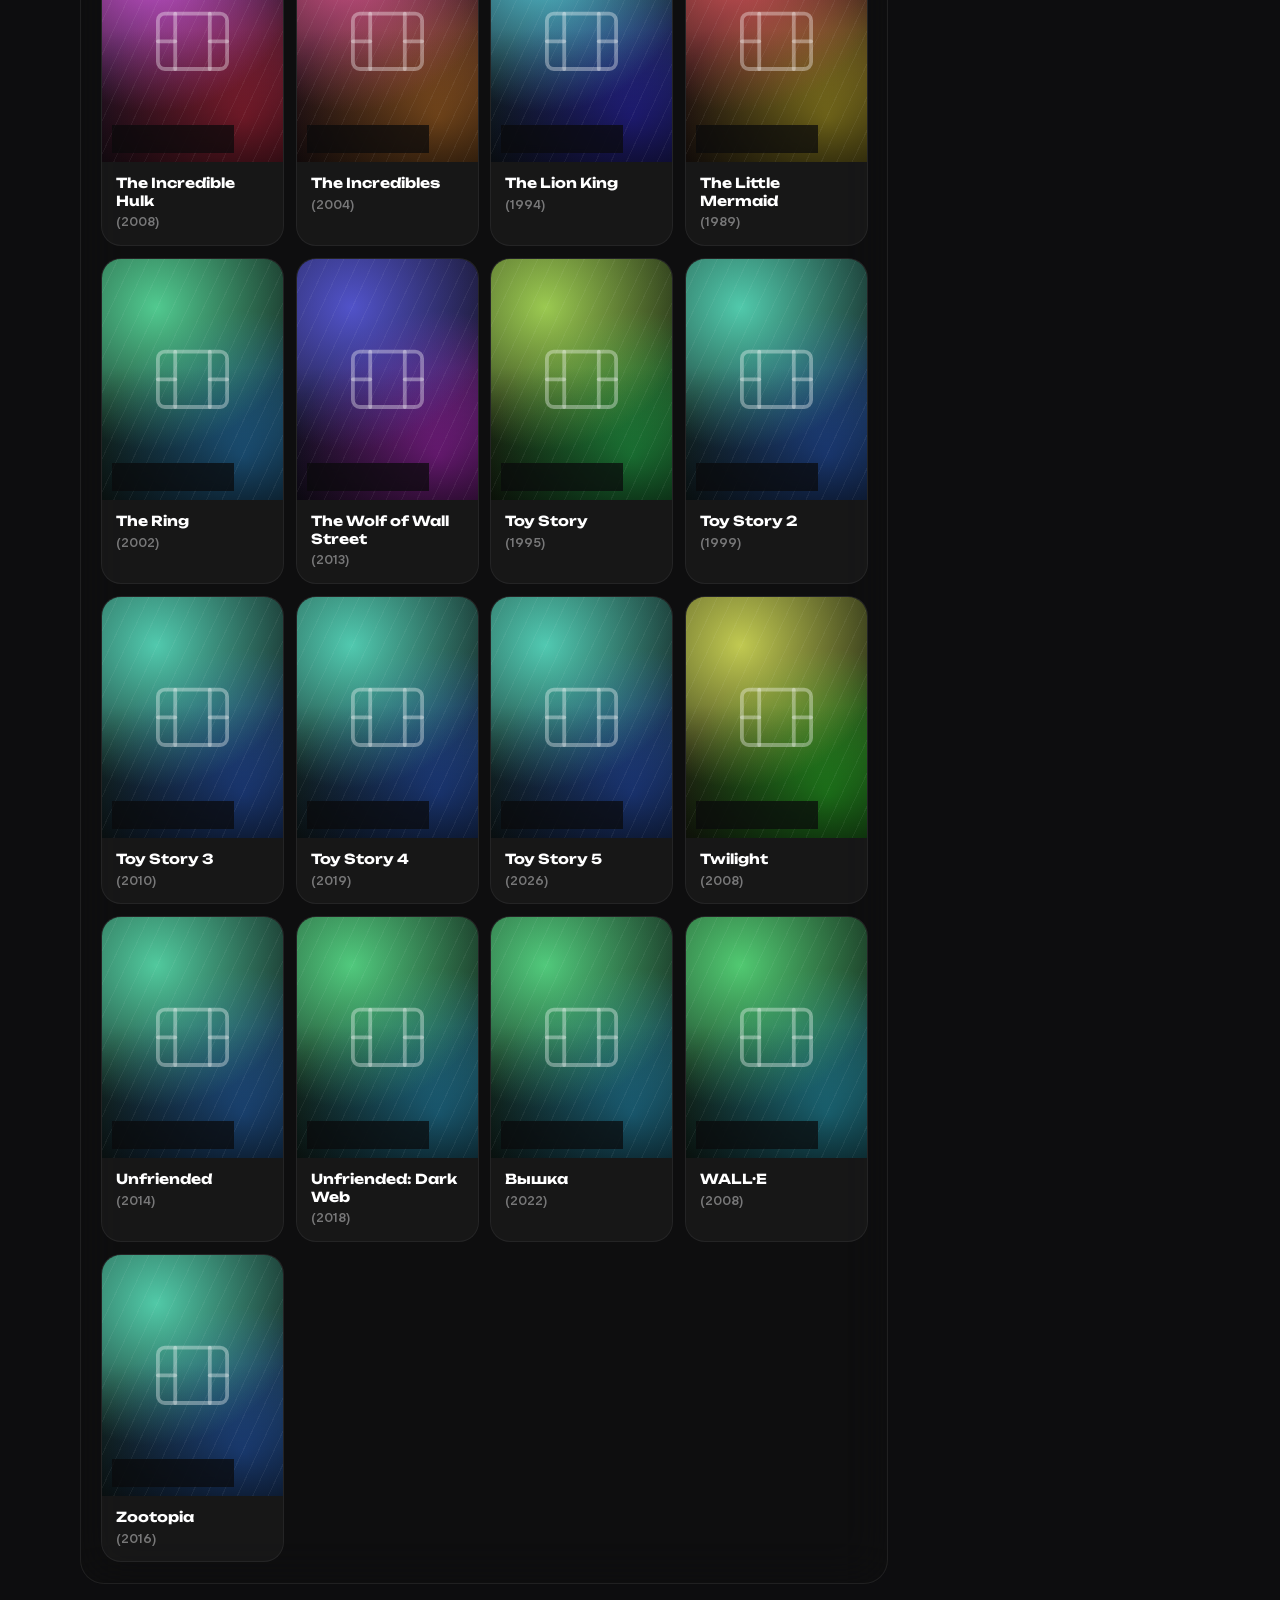
==== commit 9182ac7d: "Update view.html" ====
--- a/view.html
+++ b/view.html
@@ -174,6 +174,56 @@
 padding: 2px 7px;
 }
 .tab.active .tab-count { color: #fff; background: rgba(255,255,255,0.16); }
+/* === SEARCH === */
+.search-wrap {
+display: flex;
+align-items: center;
+gap: 10px;
+background: rgba(15, 15, 15, 0.6);
+backdrop-filter: blur(24px);
+-webkit-backdrop-filter: blur(24px);
+border: 1px solid rgba(255,255,255,0.08);
+border-radius: 22px;
+padding: 3px 16px;
+margin-bottom: 12px;
+transition: border-color 0.35s cubic-bezier(0.23, 1, 0.32, 1);
+}
+.search-wrap:focus-within { border-color: rgba(255,255,255,0.22); }
+.search-wrap > svg {
+width: 17px; height: 17px;
+stroke: rgba(255,255,255,0.45); fill: none;
+stroke-width: 1.8; stroke-linecap: round;
+flex-shrink: 0;
+}
+.search-input {
+flex: 1;
+min-width: 0;
+background: transparent;
+border: 0;
+outline: none;
+color: #fff;
+font-size: 0.95rem;
+padding: 12px 0;
+}
+.search-input::placeholder { color: rgba(255,255,255,0.35); }
+.search-input::-webkit-search-cancel-button { display: none; }
+.search-clear {
+display: none;
+align-items: center;
+justify-content: center;
+width: 26px; height: 26px;
+border: 0;
+border-radius: 50%;
+background: rgba(255,255,255,0.08);
+color: rgba(255,255,255,0.7);
+cursor: pointer;
+flex-shrink: 0;
+font-size: 0.8rem;
+line-height: 1;
+transition: all 0.3s cubic-bezier(0.23, 1, 0.32, 1);
+}
+.search-clear.visible { display: flex; }
+.search-clear:hover { background: rgba(255,255,255,0.16); color: #fff; }
 /* === DASHBOARD === */
 .dashboard {
 display: grid;
@@ -424,6 +474,12 @@
 
 <div class="tabs-wrap">
 <nav class="tabs" id="tabs"></nav>
+</div>
+
+<div class="search-wrap">
+<svg viewBox="0 0 24 24"><circle cx="11" cy="11" r="7"/><line x1="16.5" y1="16.5" x2="21" y2="21"/></svg>
+<input class="search-input" id="searchInput" type="search" placeholder="Поиск по текущей категории" autocomplete="off" aria-label="Поиск по текущей категории" />
+<button class="search-clear" id="searchClear" type="button" aria-label="Очистить поиск">✕</button>
 </div>
 
 <div class="dashboard">
@@ -567,7 +623,7 @@
   { c: 'series', t: 'Stranger Things', y: '2016', s: 0 },
   { c: 'series', t: 'The Boys', y: '2019', s: 0, q: 'The Boys (TV series)' },
   { c: 'series', t: 'The Last of Us', y: '2023', s: 2, q: 'Одни из нас (телесериал)' },
-  { c: 'series', t: 'Vlad Cool Cars', y: '2026', s: 0, img: 'https://i.ibb.co/xK9Mm8jp/Screenshot-2026-11-19-220156.png', link: 'https://www.imdb.com/title/tt49615116/' },
+  { c: 'series', t: 'Vlad Cool Cars', y: '2026', s: 0, img: 'https://m.media-amazon.com/images/M/MV5BMGUwY2NmM2ItMWM1YS00MDgyLWEwMTItZDU5ZjkzYzY0MDg0XkEyXkFqcGc@._V1_FMjpg_UX600_.jpg', link: 'https://www.imdb.com/title/tt49615116/' },
   { c: 'series', t: 'Wayne', y: '2019', s: 2, q: 'Wayne (TV series)' },
   { c: 'series', t: 'Wednesday', y: '2022', s: 0, q: 'Wednesday (TV series)' },
   { c: 'series', t: 'Welcome to Derry', y: '2025', s: 0 },
@@ -603,6 +659,7 @@
   { c: 'games', t: 'Barro Racing', s: 0, y: '2020', a: 1307090 },
   { c: 'games', t: 'Barro T23', s: 0, y: '2023', a: 2379030 },
   { c: 'games', t: 'Cuphead', s: 0, y: '2017', a: 268910 },
+  { c: 'games', t: 'Detroit: Become Human', s: 0, y: '2020', a: 1222140 },
   { c: 'games', t: 'Escape the Backrooms', s: 0, y: '2025', a: 1943950, img: 'https://shared.akamai.steamstatic.com/store_item_assets/steam/apps/1943950/7f91890deae0cf3ac362bc573f2f7ef9b82dfa19/library_capsule.jpg' },
   /* Fears to Fathom — все эпизоды Rayll отдельно */
   { c: 'games', t: 'Fears to Fathom - Carson House', s: 0, y: '2023', a: 2120900 },
@@ -626,6 +683,7 @@
   { c: 'games', t: 'Milk inside a bag of milk inside a bag of milk', s: 0, y: '2020', a: 1392820 },
   { c: 'games', t: 'Milk outside a bag of milk outside a bag of milk', s: 0, y: '2021', a: 1604000 },
   { c: 'games', t: 'MiSide', s: 0, y: '2024', a: 2527500 },
+  { c: 'games', t: 'Mouthwashing', s: 0, y: '2024', a: 2475490 },
   { c: 'games', t: 'Miss Neko', s: 0, y: '2019', a: 1101450 },
   { c: 'games', t: 'Miss Neko 3', s: 0, y: '2022', a: 2022180 },
   { c: 'games', t: 'Miss Neko: Pirates', s: 0, y: '2024', a: 2695270 },
@@ -636,9 +694,10 @@
   { c: 'games', t: 'Organized Inside', s: 0, y: '2025', a: 3609750, img: 'https://shared.akamai.steamstatic.com/store_item_assets/steam/apps/3609750/077687066ce4244b9396fa4b47164939d91d9035/library_600x900.jpg' },
   { c: 'games', t: 'Outlast', s: 0, y: '2013', a: 238320 },
   { c: 'games', t: 'Outlast 2', s: 0, y: '2017', a: 414700 },
+  { c: 'games', t: 'PEAK', s: 0, y: '2025', a: 3527290, img: 'https://shared.akamai.steamstatic.com/store_item_assets/steam/apps/3527290/480bd879ac737921bfa2529a6fea15961267ad21/library_600x900.jpg' },
   { c: 'games', t: 'Poppy Playtime - Chapter 1', s: 0, y: '2021', a: 1721470 },
-  { c: 'games', t: 'Poppy Playtime - Chapter 2', s: 0, y: '2022', a: 1817490, img: 'https://shared.akamai.steamstatic.com/store_item_assets/steam/apps/1817490/a188e395ba419de1e25b458febddc3fc4852a343/capsule_616x353_2x.jpg' },
-  { c: 'games', t: 'Poppy Playtime - Chapter 3', s: 0, y: '2024', a: 2555190, img: 'https://shared.akamai.steamstatic.com/store_item_assets/steam/apps/2555190/capsule_616x353.jpg' },
+  { c: 'games', t: 'Poppy Playtime - Chapter 2', s: 0, y: '2022', a: 1817490 },
+  { c: 'games', t: 'Poppy Playtime - Chapter 3', s: 0, y: '2024', a: 2555190 },
   { c: 'games', t: 'Poppy Playtime - Chapter 4', s: 0, y: '2025', a: 3008670, img: 'https://shared.akamai.steamstatic.com/store_item_assets/steam/apps/3008670/f37c8d4b20246f02005c4388ea770de55386aa11/capsule_616x353_2x.jpg' },
   { c: 'games', t: 'Poppy Playtime - Chapter 5', s: 0, y: '2026', a: 4100940, img: 'https://shared.akamai.steamstatic.com/store_item_assets/steam/apps/4100940/d4f4792907508dd65da0df821257e1e06740d44e/capsule_616x353_2x.jpg' },
   { c: 'games', t: 'Portal', s: 0, y: '2007', a: 400 },
@@ -647,12 +706,14 @@
   { c: 'games', t: 'Purple Place', s: 0, y: '2023', a: 1117090 },
   { c: 'games', t: 'Raft', s: 0, y: '2022', a: 648800 },
   { c: 'games', t: 'Rick and Morty: Virtual Rick-ality', s: 0, y: '2017', a: 469610 },
+  { c: 'games', t: 'RV There Yet?', s: 0, y: '2025', a: 3949040, img: 'https://shared.akamai.steamstatic.com/store_item_assets/steam/apps/3949040/701632e4a84f8378c23fdf18ae127cb6a0f3f904/library_capsule.jpg' },
   { c: 'games', t: 'Sally Face', s: 0, y: '2016', a: 541570 },
   { c: 'games', t: 'Satisfactory', s: 0, y: '2024', a: 526870 },
   { c: 'games', t: 'Schedule I', s: 0, y: '2025', a: 3164500 },
   { c: 'games', t: 'Shave & Stuff', s: 0, y: '2024', a: 2195400 },
   { c: 'games', t: 'Slime Rancher', s: 0, y: '2017', a: 433340 },
   { c: 'games', t: 'Sons of the Forest', s: 0, y: '2024', a: 1326470 },
+  { c: 'games', t: 'Stardew Valley', s: 0, y: '2016', a: 413150 },
   { c: 'games', t: 'Storyteller', s: 0, y: '2023', a: 1624540 },
   { c: 'games', t: 'Stray', s: 0, y: '2022', a: 1332010 },
   { c: 'games', t: 'Subnautica', s: 0, y: '2018', a: 264710 },
@@ -660,9 +721,11 @@
   { c: 'games', t: 'The Baby in Yellow', s: 0, y: '2023', a: 2291340 },
   { c: 'games', t: 'The Forest', s: 0, y: '2018', a: 242760 },
   { c: 'games', t: 'The Stanley Parable: Ultra Deluxe', s: 0, y: '2022', a: 1703340 },
+  { c: 'games', t: 'Toilet Management Simulator', s: 0, y: '2020', a: 1361860 },
   { c: 'games', t: 'Undertale', s: 0, y: '2015', a: 391540 },
   { c: 'games', t: 'Vacation Simulator', s: 0, y: '2019', a: 726830 },
   { c: 'games', t: 'Voidtrain', s: 0, y: '2025', a: 1159690, img: 'https://shared.akamai.steamstatic.com/store_item_assets/steam/apps/1159690/4efaa1c00e0471f0e8b415b09db3f2c038ba8704/library_capsule.jpg' },
+  { c: 'games', t: 'We Become What We Behold', s: 0, y: '2019', a: 1103210 },
   { c: 'games', t: 'Youtubers Life', s: 0, y: '2017', a: 428690 },
 
   /* Прохожу */
@@ -717,7 +780,6 @@
   { c: 'games', t: 'One-armed cook', s: 3, y: '2022', a: 1977530 },
   { c: 'games', t: 'One-armed robber', s: 3, y: '2023', a: 2551020 },
   { c: 'games', t: 'PC Building Simulator', s: 3, y: '2019', a: 621060 },
-  { c: 'games', t: 'PEAK', s: 3, y: '2025', a: 3527290, img: 'https://shared.akamai.steamstatic.com/store_item_assets/steam/apps/3527290/480bd879ac737921bfa2529a6fea15961267ad21/library_600x900.jpg' },
   { c: 'games', t: 'People Playground', s: 3, y: '2019', a: 1118200 },
   { c: 'games', t: 'Phasmophobia', s: 3, y: '2020', a: 739630 },
   { c: 'games', t: 'POSTAL', s: 3, y: '1997', a: 232770 },
@@ -726,9 +788,7 @@
   { c: 'games', t: 'R.E.P.O.', s: 3, y: '2025', a: 3241660 },
   { c: 'games', t: 'Ranch Simulator', s: 3, y: '2023', a: 1119730 },
   { c: 'games', t: 'Rec Room', s: 3, y: '2021', a: 471710 },
-  { c: 'games', t: 'RV There Yet?', s: 3, y: '2025', a: 3949040, img: 'https://shared.akamai.steamstatic.com/store_item_assets/steam/apps/3949040/701632e4a84f8378c23fdf18ae127cb6a0f3f904/library_capsule.jpg' },
   { c: 'games', t: 'Sky: Children of the Light', s: 3, y: '2024', a: 2325290 },
-  { c: 'games', t: 'Stardew Valley', s: 3, y: '2016', a: 413150 },
   { c: 'games', t: 'Streamer Life Simulator 2', s: 3, y: '2026', a: 2890830 },
   { c: 'games', t: 'Stumble Guys', s: 3, y: '2021', a: 1677740 },
   { c: 'games', t: 'Supermarket Simulator', s: 3, y: '2025', a: 2670630 },
@@ -739,14 +799,11 @@
   { c: 'games', t: 'The Headliners', s: 3, y: '2025', a: 3059070, img: 'https://shared.akamai.steamstatic.com/store_item_assets/steam/apps/3059070/eafcfab6ae1fd425c04cf41fd6617060fd3ac9b6/library_600x900.jpg' },
   { c: 'games', t: 'The Sims 4', s: 3, y: '2014', a: 1222670 },
   { c: 'games', t: 'Tiny Eden', s: 3, y: '2026', a: 3375110, img: 'https://shared.akamai.steamstatic.com/store_item_assets/steam/apps/3375110/489df5536cd98813184b2c5bb1b48298d1b990e5/library_capsule.jpg' },
-  { c: 'games', t: 'Toilet Management Simulator', s: 3, y: '2020', a: 1361860 },
-  { c: 'games', t: 'Valorant', s: 3, y: '2020', link: 'https://playvalorant.com/' },
-  { c: 'games', t: 'We Become What We Behold', s: 3, y: '2019', a: 1103210 },
+  { c: 'games', t: 'Valorant', s: 3, y: '2020', img: 'https://wiki.leagueoflegends.com/en-us/Special:FilePath/Valorant_Cover_01.jpg', link: 'https://playvalorant.com/' },
   { c: 'games', t: 'WooLoop', s: 3, y: '2023', a: 1878910 },
 
   /* Планирую */
   { c: 'games', t: '7 Days to Die', s: 4, y: '2013', a: 251570 },
-  { c: 'games', t: 'Detroit: Become Human', s: 4, y: '2020', a: 1222140 },
   { c: 'games', t: "Liar's Bar", s: 4, y: '2024', a: 3097560 },
   { c: 'games', t: 'Poppy Playtime - Chapter 6', s: 4, y: '2027' },
   { c: 'games', t: 'Super Bunny Man', s: 4, y: '2023', a: 673750 },
@@ -768,10 +825,13 @@
 
 let activeCat = CATEGORIES[0].id;
 let activeStatus = null;
+let query = '';
 
 const tabsEl = document.getElementById('tabs');
 const cardsEl = document.getElementById('cards');
 const statusListEl = document.getElementById('statusList');
+const searchInputEl = document.getElementById('searchInput');
+const searchClearEl = document.getElementById('searchClear');
 const sidebarEl = document.querySelector('.sidebar');
 const dashboardEl = document.querySelector('.dashboard');
 const panelTitleText = document.getElementById('panelTitleText');
@@ -807,8 +867,18 @@
   });
 }
 
+/* Постеры Steam по приоритету: вертикальный 600x900 (2x, затем 1x),
+   вертикальный hero capsule, и только в крайнем случае — широкий header */
 function steamCover(appid) {
+  return 'https://cdn.akamai.steamstatic.com/steam/apps/' + appid + '/library_600x900_2x.jpg';
+}
+
+function steamCover1x(appid) {
   return 'https://cdn.akamai.steamstatic.com/steam/apps/' + appid + '/library_600x900.jpg';
+}
+
+function steamHero(appid) {
+  return 'https://cdn.akamai.steamstatic.com/steam/apps/' + appid + '/hero_capsule.jpg';
 }
 
 function steamHeader(appid) {
@@ -860,9 +930,17 @@
     }).join('');
 }
 
+/* === ПОИСК (только в пределах активной категории) === */
+function normText(str) {
+  return str.toLowerCase().replace(/ё/g, 'е');
+}
+
 function renderCards() {
+  const searching = query.trim().length > 0;
+  const needle = normText(query.trim());
   const cat = catById(activeCat);
-  panelTitleText.textContent = cat.name;
+  panelTitleText.textContent = searching ? 'Поиск · ' + cat.name : cat.name;
+  searchInputEl.placeholder = 'Поиск: ' + cat.name.toLowerCase();
 
   /* без статусов сайдбар скрыт — карточки и сетка занимают всю ширину */
   const solo = !cat.statuses.length;
@@ -872,49 +950,58 @@
   cardsEl.classList.toggle('game-cards', banner);
 
   const items = itemsOf(activeCat).filter(function (m) {
-    return activeStatus === null || m.s === activeStatus;
+    if (activeStatus !== null && m.s !== activeStatus) return false;
+    return !needle || normText(m.t).indexOf(needle) !== -1;
   });
 
   if (!items.length) {
-    cardsEl.innerHTML =
-      '<div class="empty" style="grid-column: 1 / -1;">' +
-        ICONS.empty +
-        '<div class="empty-title">Пока пусто</div>' +
-        '<div>Здесь появятся записи категории «' + cat.name + '»</div>' +
-      '</div>';
+    cardsEl.innerHTML = searching
+      ? '<div class="empty" style="grid-column: 1 / -1;">' +
+          ICONS.empty +
+          '<div class="empty-title">Ничего не найдено</div>' +
+          '<div>Попробуйте другое название</div>' +
+        '</div>'
+      : '<div class="empty" style="grid-column: 1 / -1;">' +
+          ICONS.empty +
+          '<div class="empty-title">Пока пусто</div>' +
+          '<div>Здесь появятся записи категории «' + cat.name + '»</div>' +
+        '</div>';
     return;
   }
 
   cardsEl.innerHTML = items.map(function (m, i) {
-    /* у игр постер и ссылка строятся из Steam appid */
-    const img = m.img || (m.a ? steamCover(m.a) : '');
+    const mcat = catById(m.c);
+    /* у игр — цепочка постеров по приоритету (см. loadGameCovers) */
+    const poster = m.a ? [
+      m.img,
+      steamCover(m.a), steamCover1x(m.a), steamHero(m.a), steamHeader(m.a)
+    ].filter(Boolean) : null;
+    const img = poster ? '' : (m.img || '');
     const href = m.link || (m.a ? steamLink(m.a) : '');
-    /* у части игр нет вертикальной обложки — берём широкую, иначе оставляем градиент */
-    const onerr = (!m.img && m.a)
-      ? ' onerror="if(this.dataset.f){this.style.visibility=\'hidden\'}else{this.dataset.f=1;this.src=\'' + steamHeader(m.a) + '\'}"'
-      : '';
 
     const cover =
       '<span class="cover-glyph">' + ICONS[m.c] + '</span>' +
       '<img class="cover-img' + (m.icon ? ' is-icon' : '') + (img ? ' loaded' : '') + '"' +
-        (img ? ' src="' + img + '"' : '') + ' alt="' + m.t + '" loading="lazy"' + onerr + ' />';
+        (img ? ' src="' + img + '"' : '') +
+        (poster ? ' data-poster=\'' + JSON.stringify(poster) + '\'' : '') +
+        ' alt="' + m.t + '" loading="lazy" />';
+
+    const meta = m.desc !== undefined ? m.desc : (m.y ? '(' + m.y + ')' : mcat.name);
 
     const inner =
       '<div class="media-cover" style="--hue:' + hueOf(m.t) + '">' +
         cover +
-        (cat.statuses.length
-          ? '<span class="media-status"><span class="status-dot" style="background:' + STATUS_COLORS[m.s] + '"></span>' + cat.statuses[m.s] + '</span>'
+        (mcat.statuses.length
+          ? '<span class="media-status"><span class="status-dot" style="background:' + STATUS_COLORS[m.s] + '"></span>' + mcat.statuses[m.s] + '</span>'
           : '') +
       '</div>' +
       '<div class="media-body">' +
         '<div class="media-title">' + m.t + '</div>' +
-        '<div class="media-meta">' +
-          (m.desc !== undefined ? m.desc : (m.y ? '(' + m.y + ')' : cat.name)) +
-        '</div>' +
+        '<div class="media-meta">' + meta + '</div>' +
       '</div>';
 
     const style = ' style="animation-delay:' + Math.min(i, 8) * 30 + 'ms"';
-    const dataQ = img ? '' : ' data-q="' + (m.q || m.t) + '"';
+    const dataQ = (img || poster) ? '' : ' data-q="' + (m.q || m.t) + '"';
     const cardClass = 'media-card' + (m.sq ? ' is-square' : '') + (banner ? ' is-banner' : '');
     return href
       ? '<a class="' + cardClass + '" href="' + href + '" target="_blank" rel="noopener noreferrer"' + dataQ + style + '>' + inner + '</a>'
@@ -923,7 +1010,28 @@
           style + '>' + inner + '</article>';
   }).join('');
 
+  loadGameCovers();
   loadCovers();
+}
+
+/* === ПОСТЕРЫ ИГР: перебор вариантов === */
+function loadGameCovers() {
+  Array.prototype.forEach.call(cardsEl.querySelectorAll('img.cover-img[data-poster]'), function (img) {
+    let list = [];
+    try { list = JSON.parse(img.dataset.poster); } catch (e) { list = []; }
+    let step = 0;
+
+    function next() {
+      if (step >= list.length) { img.style.visibility = 'hidden'; return; }
+      img.src = list[step++];
+    }
+
+    img.addEventListener('load', function () {
+      img.classList.add('loaded');
+    });
+    img.addEventListener('error', next);
+    next();
+  });
 }
 
 /* === ОБЛОЖКИ И ССЫЛКИ === */
@@ -1090,7 +1198,37 @@
   if (!btn) return;
   activeCat = btn.dataset.cat;
   activeStatus = null;
+  query = '';
+  searchInputEl.value = '';
+  searchClearEl.classList.remove('visible');
   renderAll();
+});
+
+searchInputEl.addEventListener('input', function () {
+  query = searchInputEl.value;
+  activeStatus = null;
+  searchClearEl.classList.toggle('visible', query.length > 0);
+  renderStatuses();
+  renderCards();
+});
+
+searchInputEl.addEventListener('keydown', function (e) {
+  if (e.key !== 'Escape') return;
+  searchInputEl.value = '';
+  query = '';
+  activeStatus = null;
+  searchClearEl.classList.remove('visible');
+  renderStatuses();
+  renderCards();
+});
+
+searchClearEl.addEventListener('click', function () {
+  searchInputEl.value = '';
+  query = '';
+  searchClearEl.classList.remove('visible');
+  renderStatuses();
+  renderCards();
+  searchInputEl.focus();
 });
 
 statusListEl.addEventListener('click', function (e) {
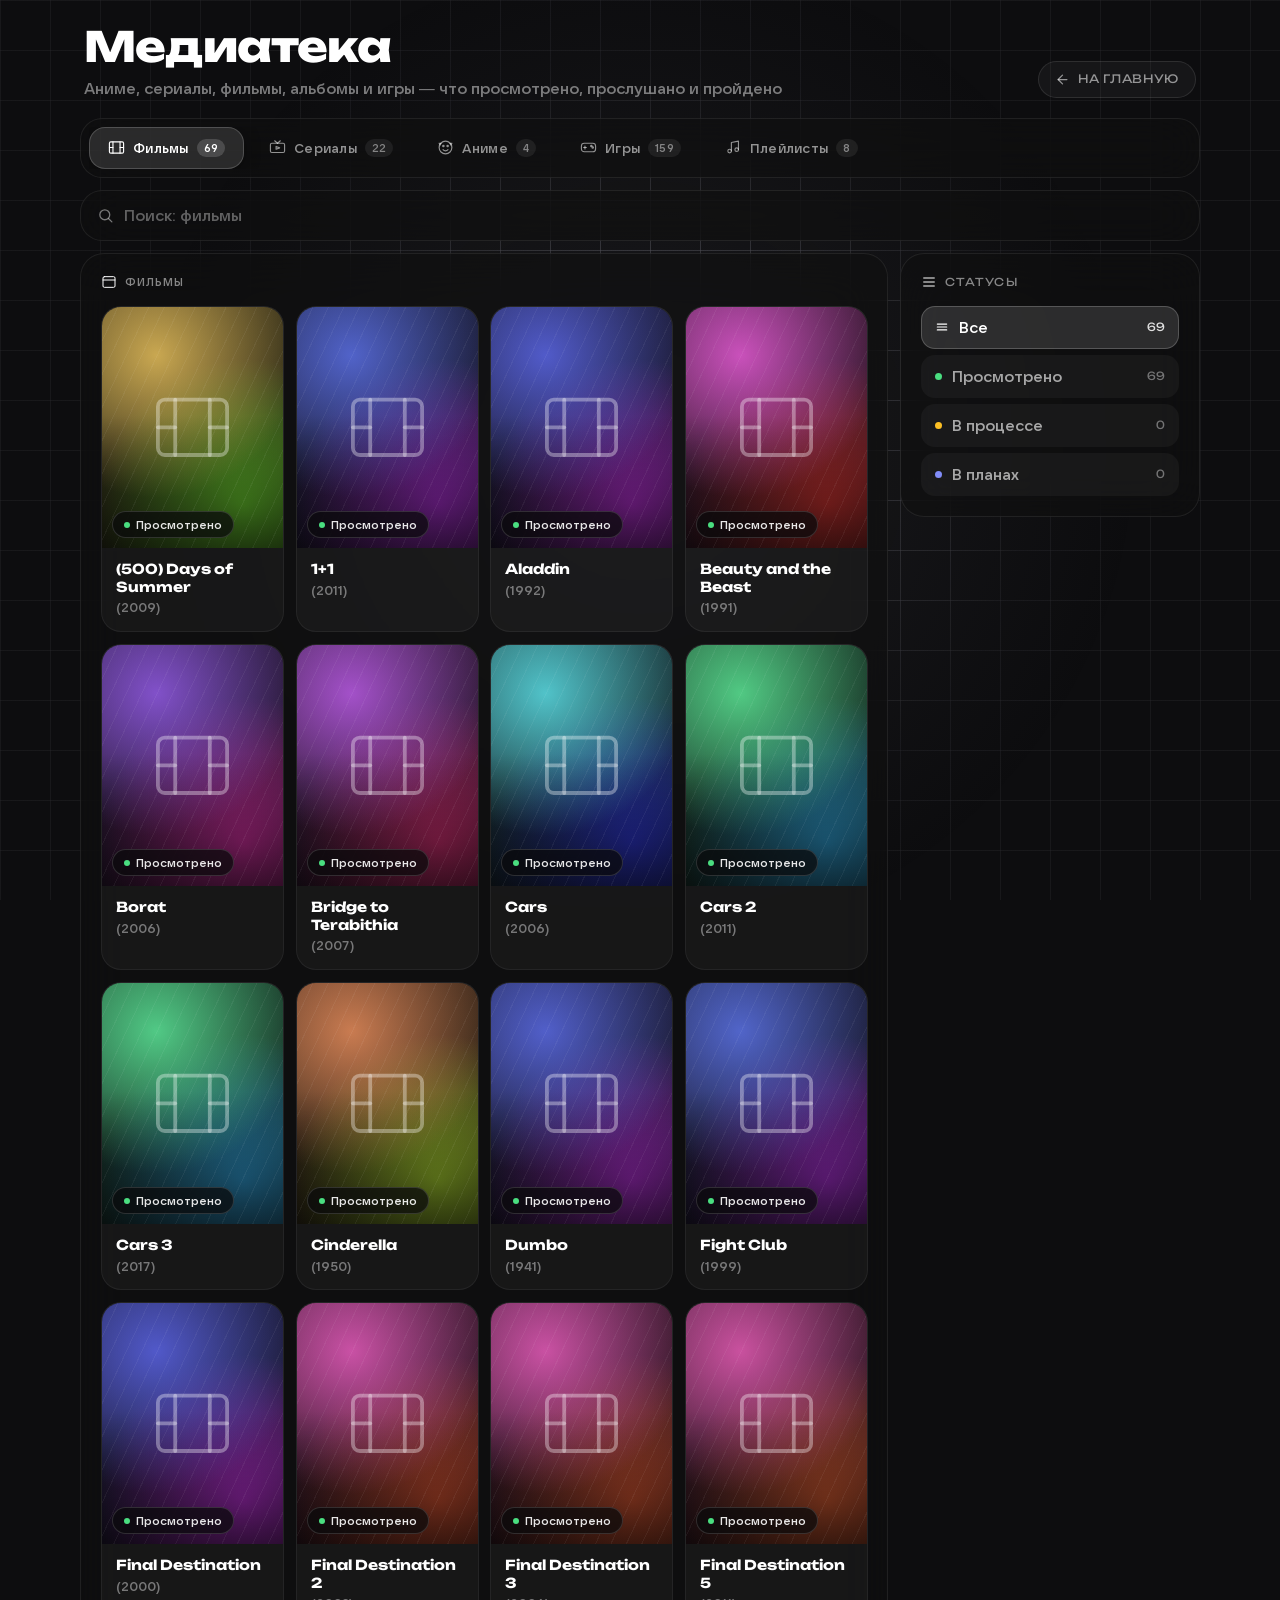
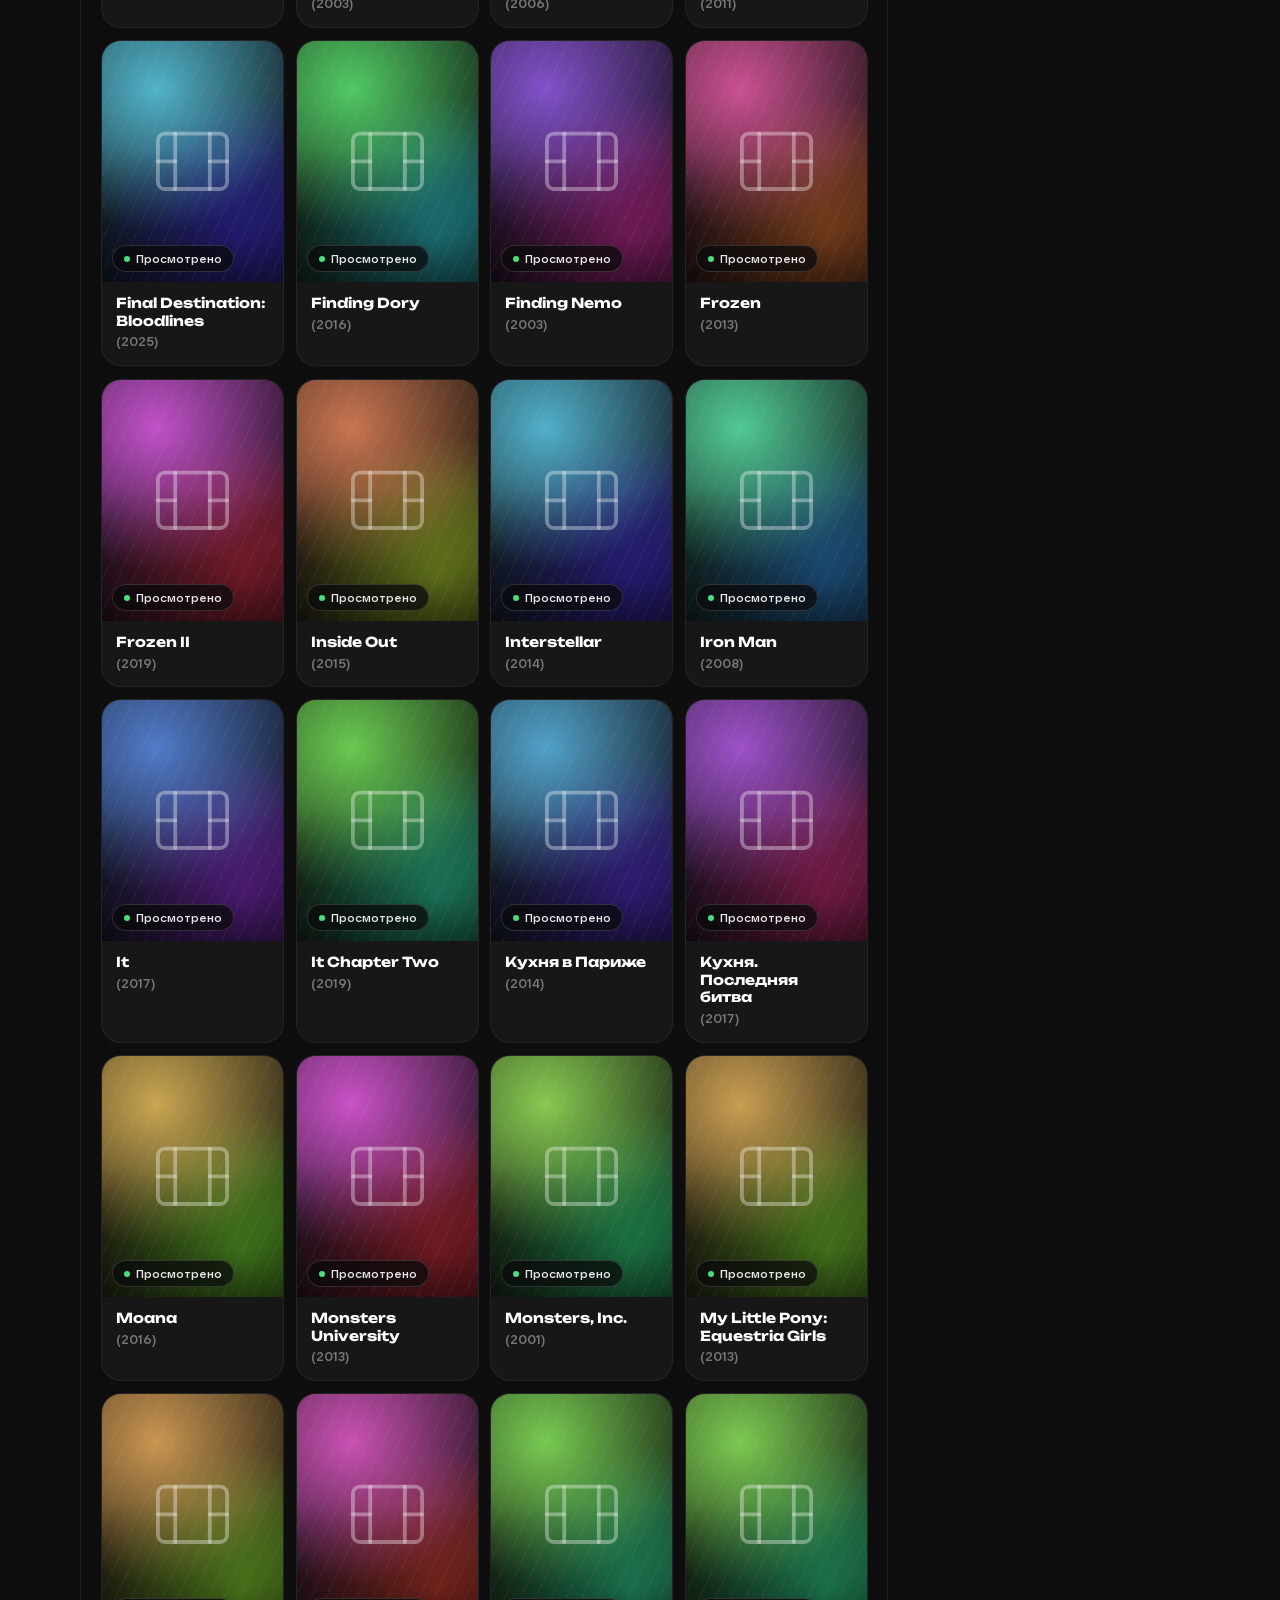
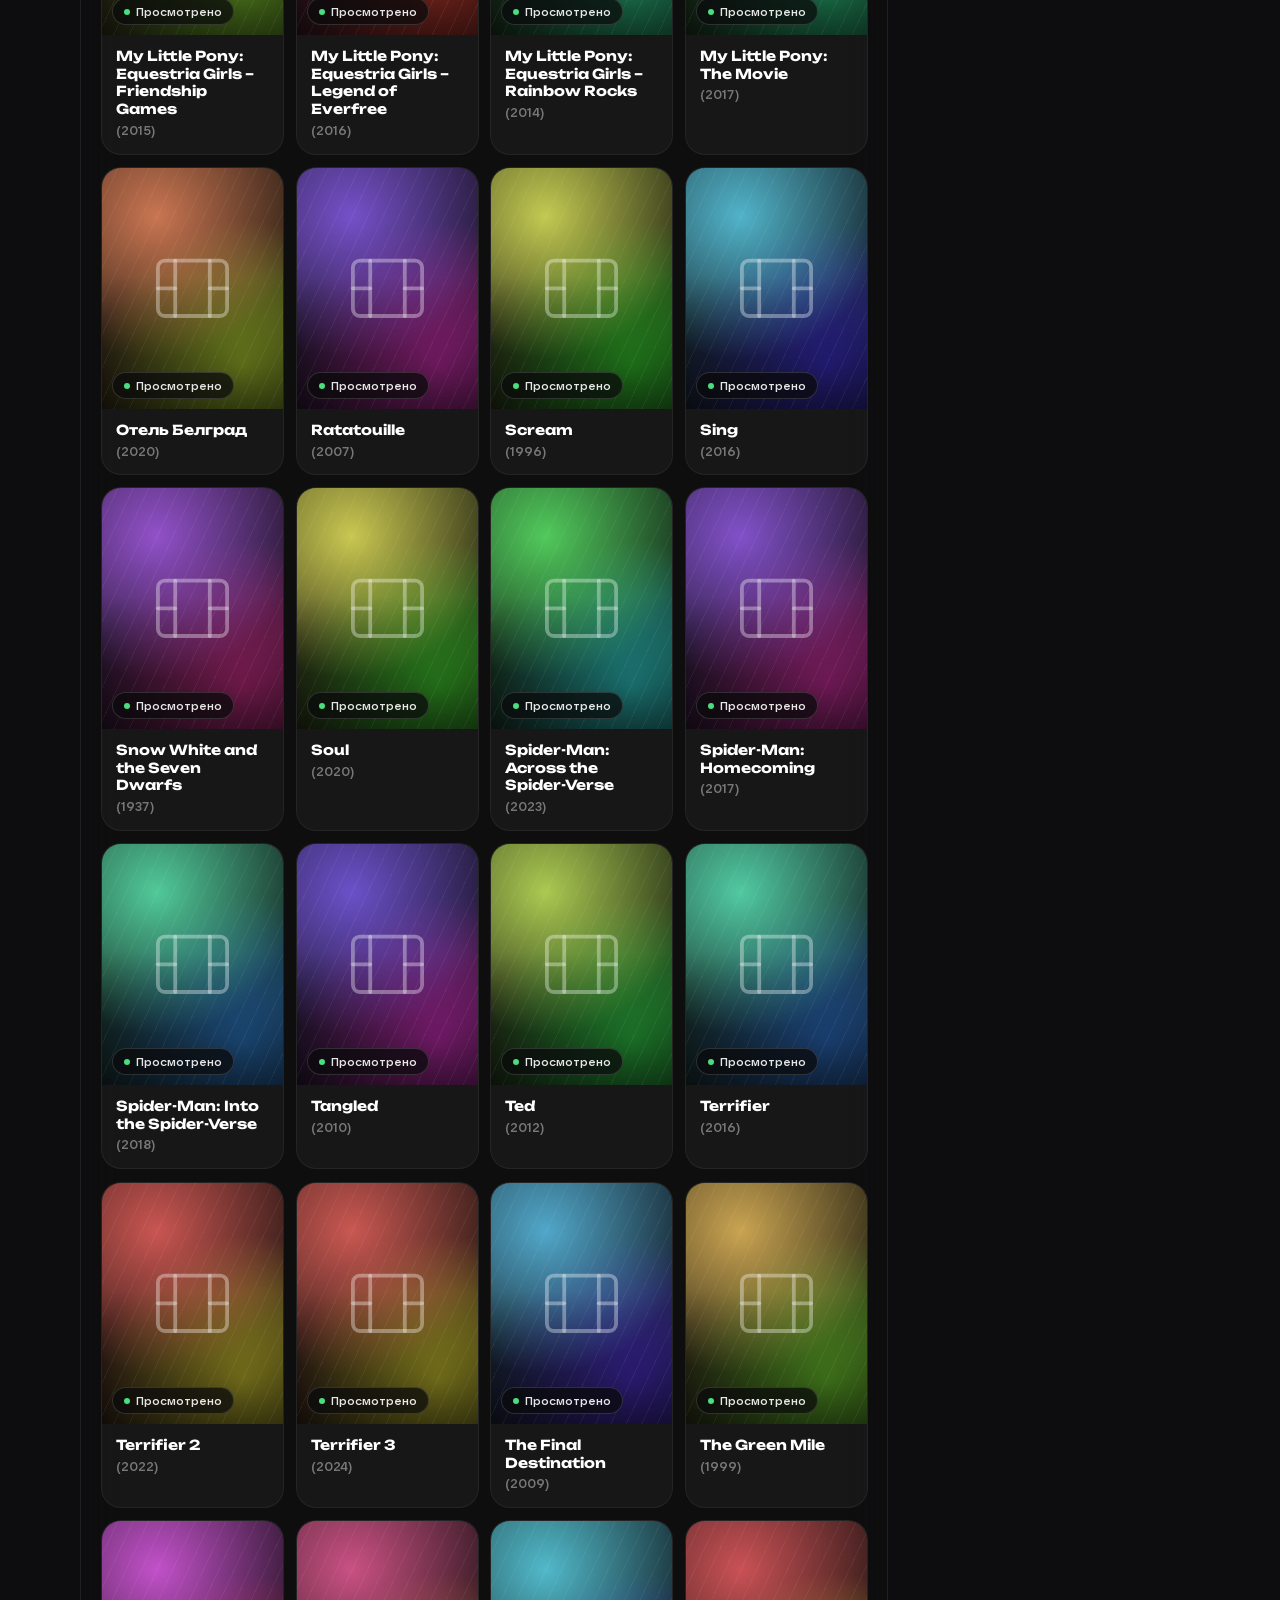
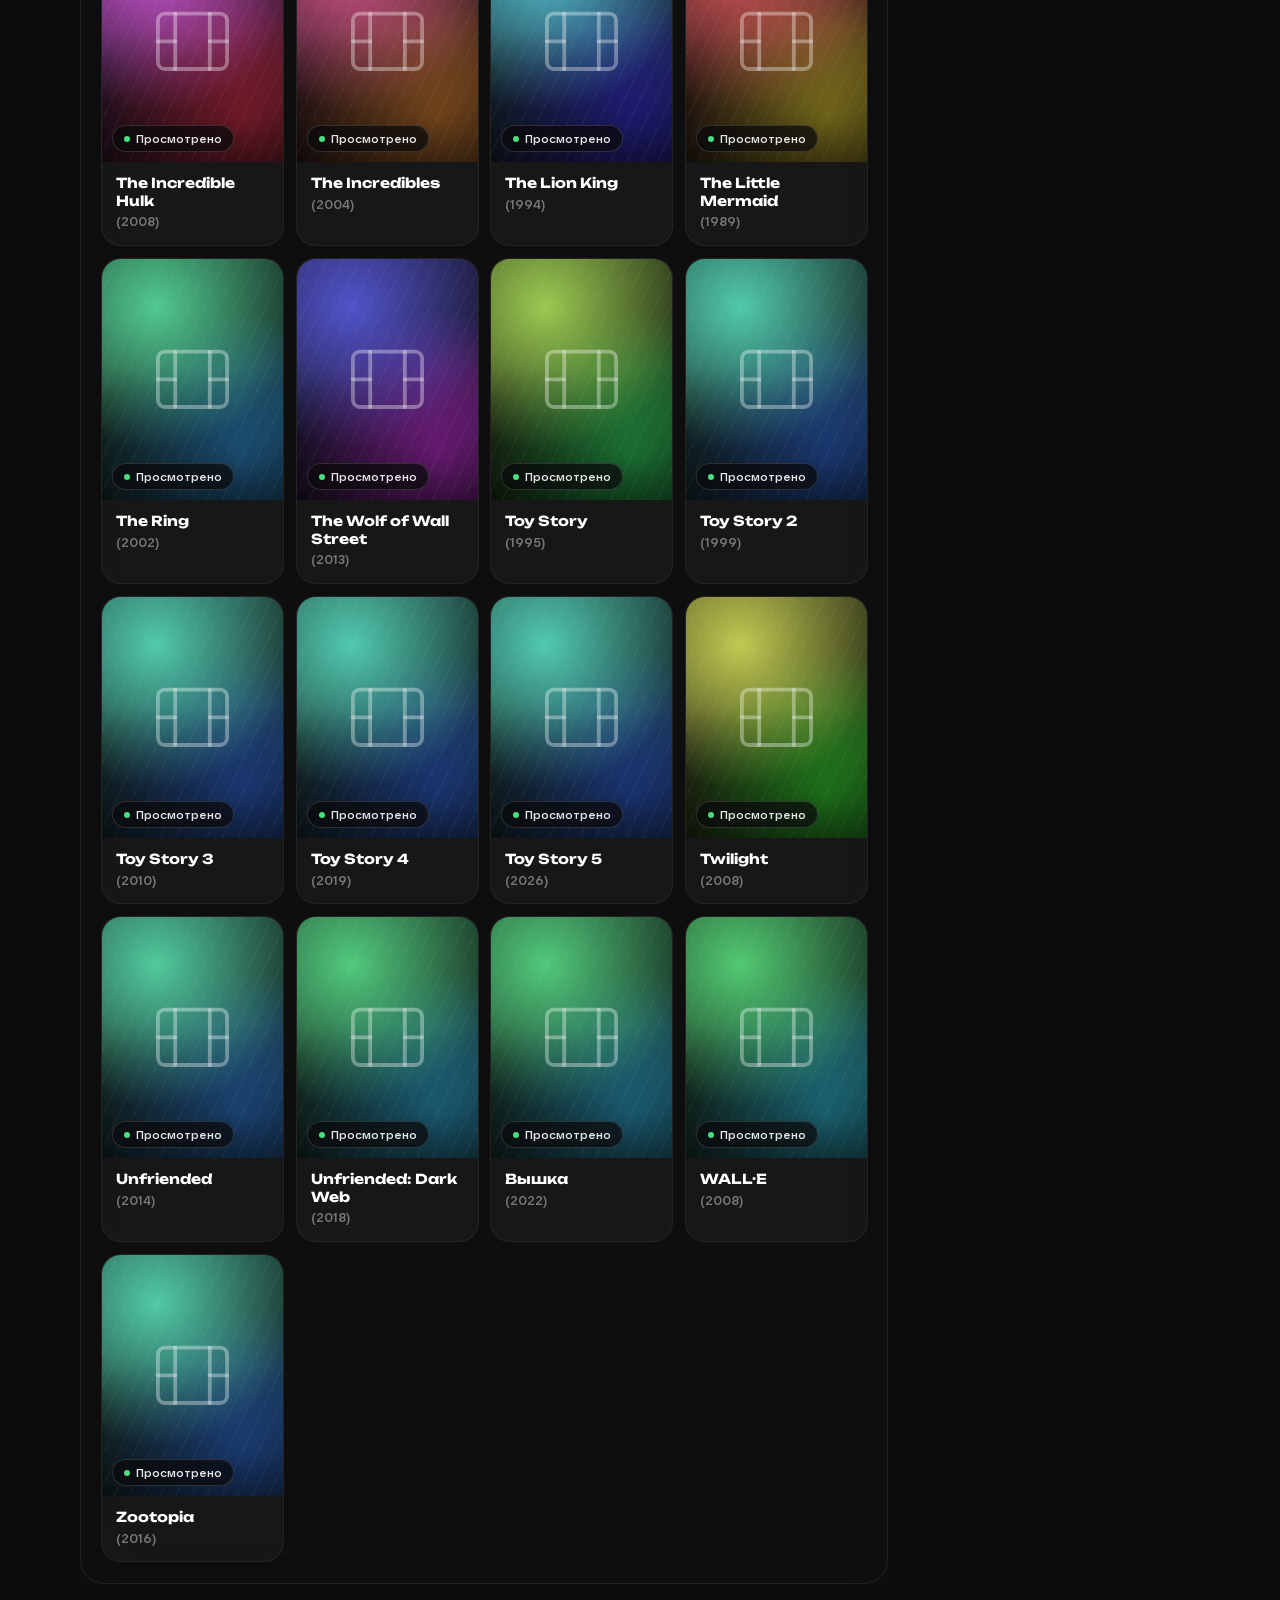
==== commit 87b3654f: "Update view.html" ====
--- a/view.html
+++ b/view.html
@@ -674,12 +674,15 @@
   { c: 'games', t: 'Hotel Renovator', s: 0, y: '2023', a: 1214470 },
   { c: 'games', t: 'House Builder', s: 0, y: '2024', a: 1244630 },
   { c: 'games', t: 'House Flipper', s: 0, y: '2018', a: 613100 },
+  { c: 'games', t: 'Grand Theft Auto V', s: 0, y: '2015', a: 271590 },
   { c: 'games', t: 'House Flipper 2', s: 0, y: '2023', a: 1190970 },
   { c: 'games', t: 'Hozy', s: 0, y: '2026', a: 3326230, img: 'https://shared.akamai.steamstatic.com/store_item_assets/steam/apps/3326230/39d05ca20f3a2c0e6694458042df2a4e87c781b5/library_capsule.jpg' },
   { c: 'games', t: 'Indigo Park', s: 0, y: '2024', a: 2504480 },
   { c: 'games', t: 'Job Simulator', s: 0, y: '2016', a: 448280 },
   { c: 'games', t: 'KinitoPET', s: 0, y: '2024', a: 2075070 },
   { c: 'games', t: 'Melatonin', s: 0, y: '2022', a: 1585220 },
+  { c: 'games', t: 'Marvel’s Spider-Man 2', s: 0, y: '2025', a: 2651280 },
+  { c: 'games', t: 'Marvel’s Spider-Man: Miles Morales', s: 0, y: '2022', a: 1817190 },
   { c: 'games', t: 'Milk inside a bag of milk inside a bag of milk', s: 0, y: '2020', a: 1392820 },
   { c: 'games', t: 'Milk outside a bag of milk outside a bag of milk', s: 0, y: '2021', a: 1604000 },
   { c: 'games', t: 'MiSide', s: 0, y: '2024', a: 2527500 },
@@ -707,6 +710,7 @@
   { c: 'games', t: 'Raft', s: 0, y: '2022', a: 648800 },
   { c: 'games', t: 'Rick and Morty: Virtual Rick-ality', s: 0, y: '2017', a: 469610 },
   { c: 'games', t: 'RV There Yet?', s: 0, y: '2025', a: 3949040, img: 'https://shared.akamai.steamstatic.com/store_item_assets/steam/apps/3949040/701632e4a84f8378c23fdf18ae127cb6a0f3f904/library_capsule.jpg' },
+  { c: 'games', t: 'Sackboy: A Big Adventure', s: 0, y: '2022', a: 1599660 },
   { c: 'games', t: 'Sally Face', s: 0, y: '2016', a: 541570 },
   { c: 'games', t: 'Satisfactory', s: 0, y: '2024', a: 526870 },
   { c: 'games', t: 'Schedule I', s: 0, y: '2025', a: 3164500 },
@@ -729,6 +733,8 @@
   { c: 'games', t: 'Youtubers Life', s: 0, y: '2017', a: 428690 },
 
   /* Прохожу */
+  { c: 'games', t: 'Cyberpunk 2077', s: 1, y: '2020', a: 1091500 },
+  { c: 'games', t: 'Grand Theft Auto VI', s: 1, y: '2026', q: 'Grand Theft Auto VI', link: 'https://www.rockstargames.com/VI' },
   { c: 'games', t: 'Icarus', s: 1, y: '2021', a: 1149460 },
   { c: 'games', t: 'Palworld', s: 1, y: '2024', a: 1623730, img: 'https://shared.akamai.steamstatic.com/store_item_assets/steam/apps/1623730/f85c38b444047c686d44eea5f649c9ae761fd06a/library_capsule.jpg' },
   { c: 'games', t: 'Scrap Mechanic', s: 1, y: '2016', a: 387990 },
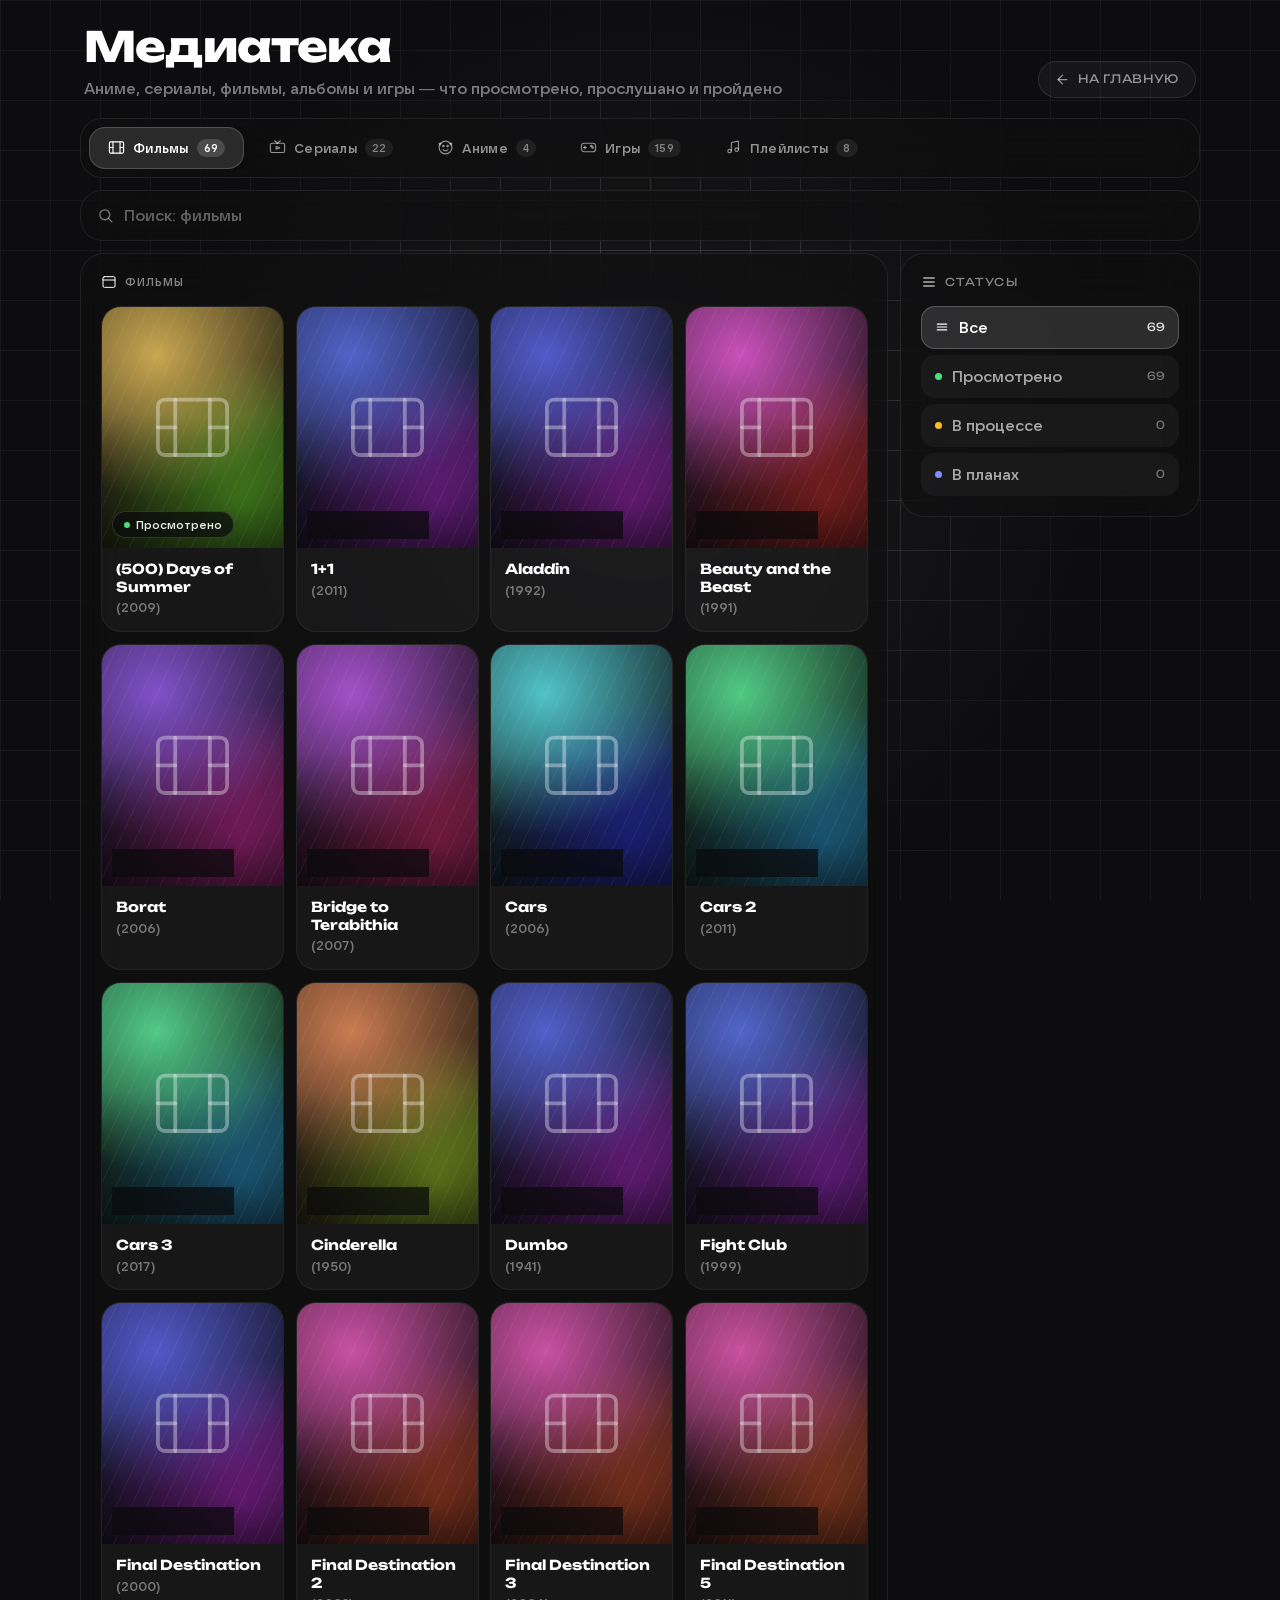
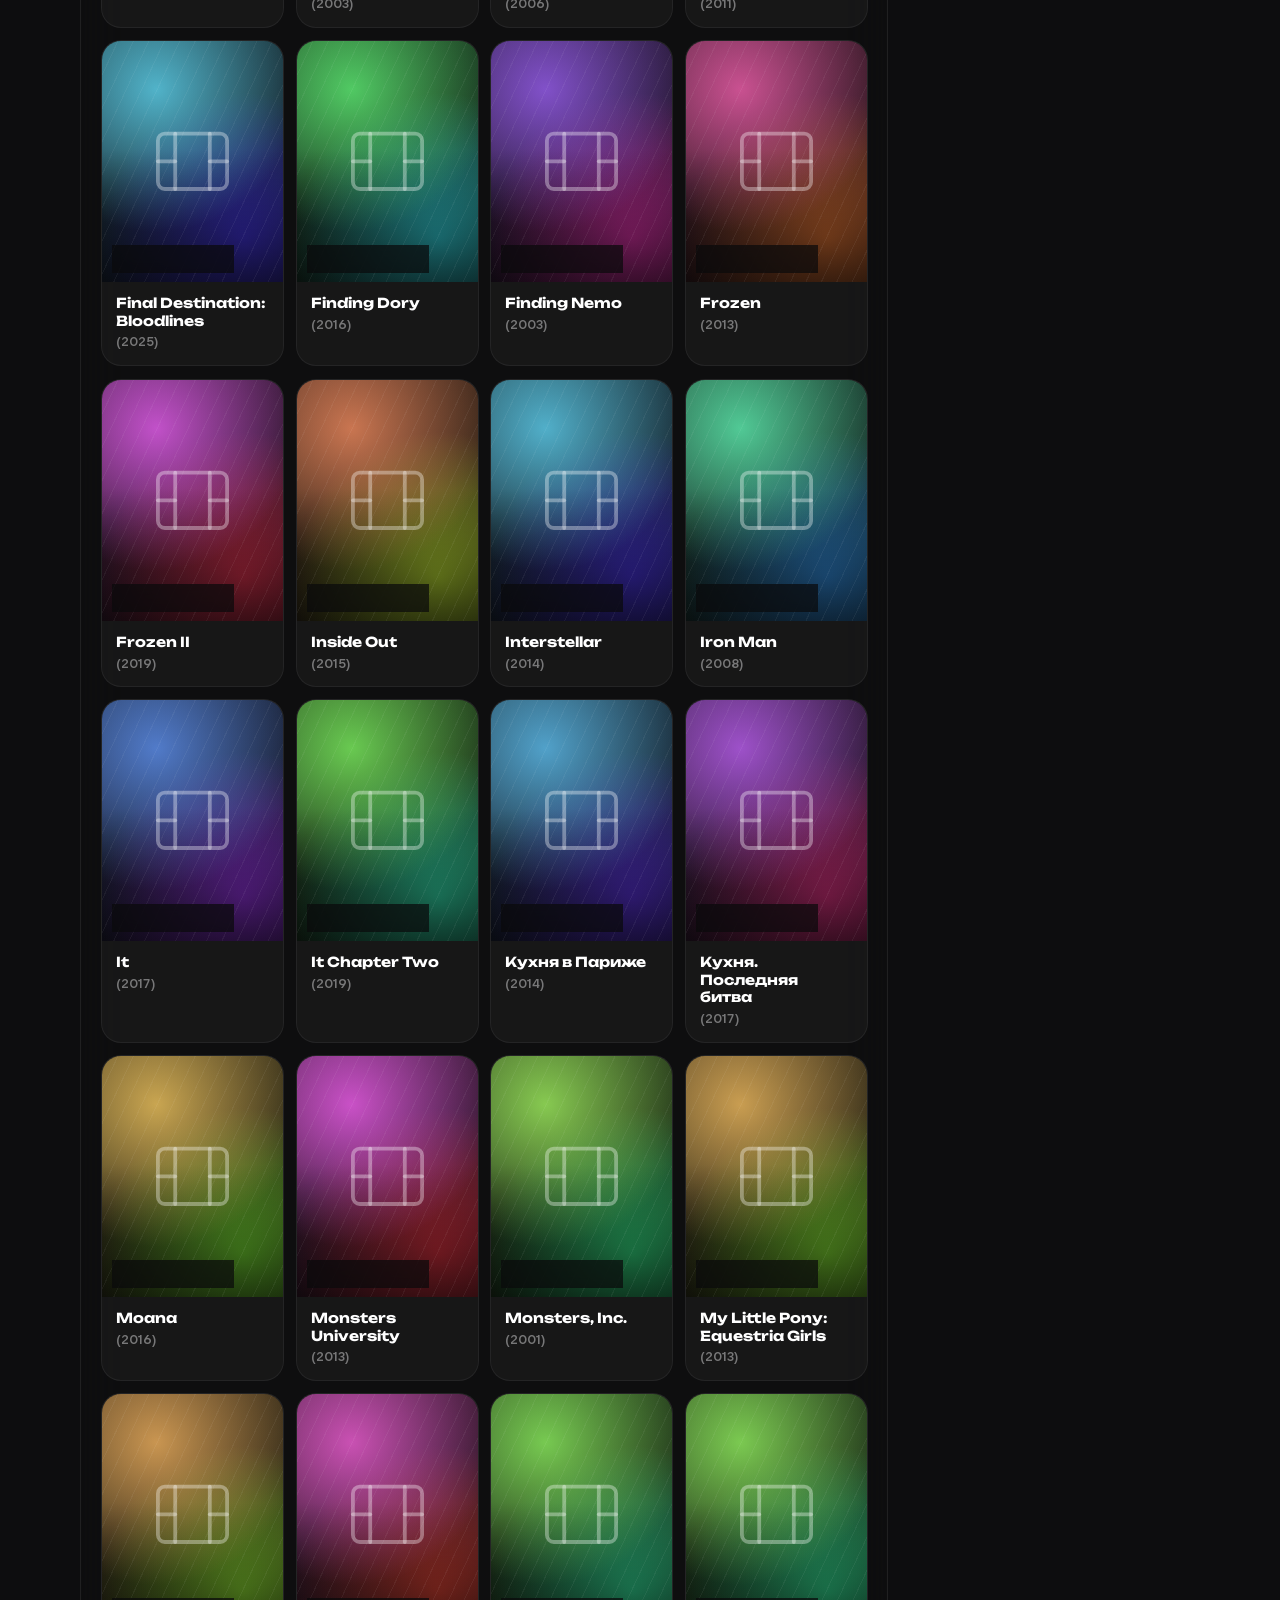
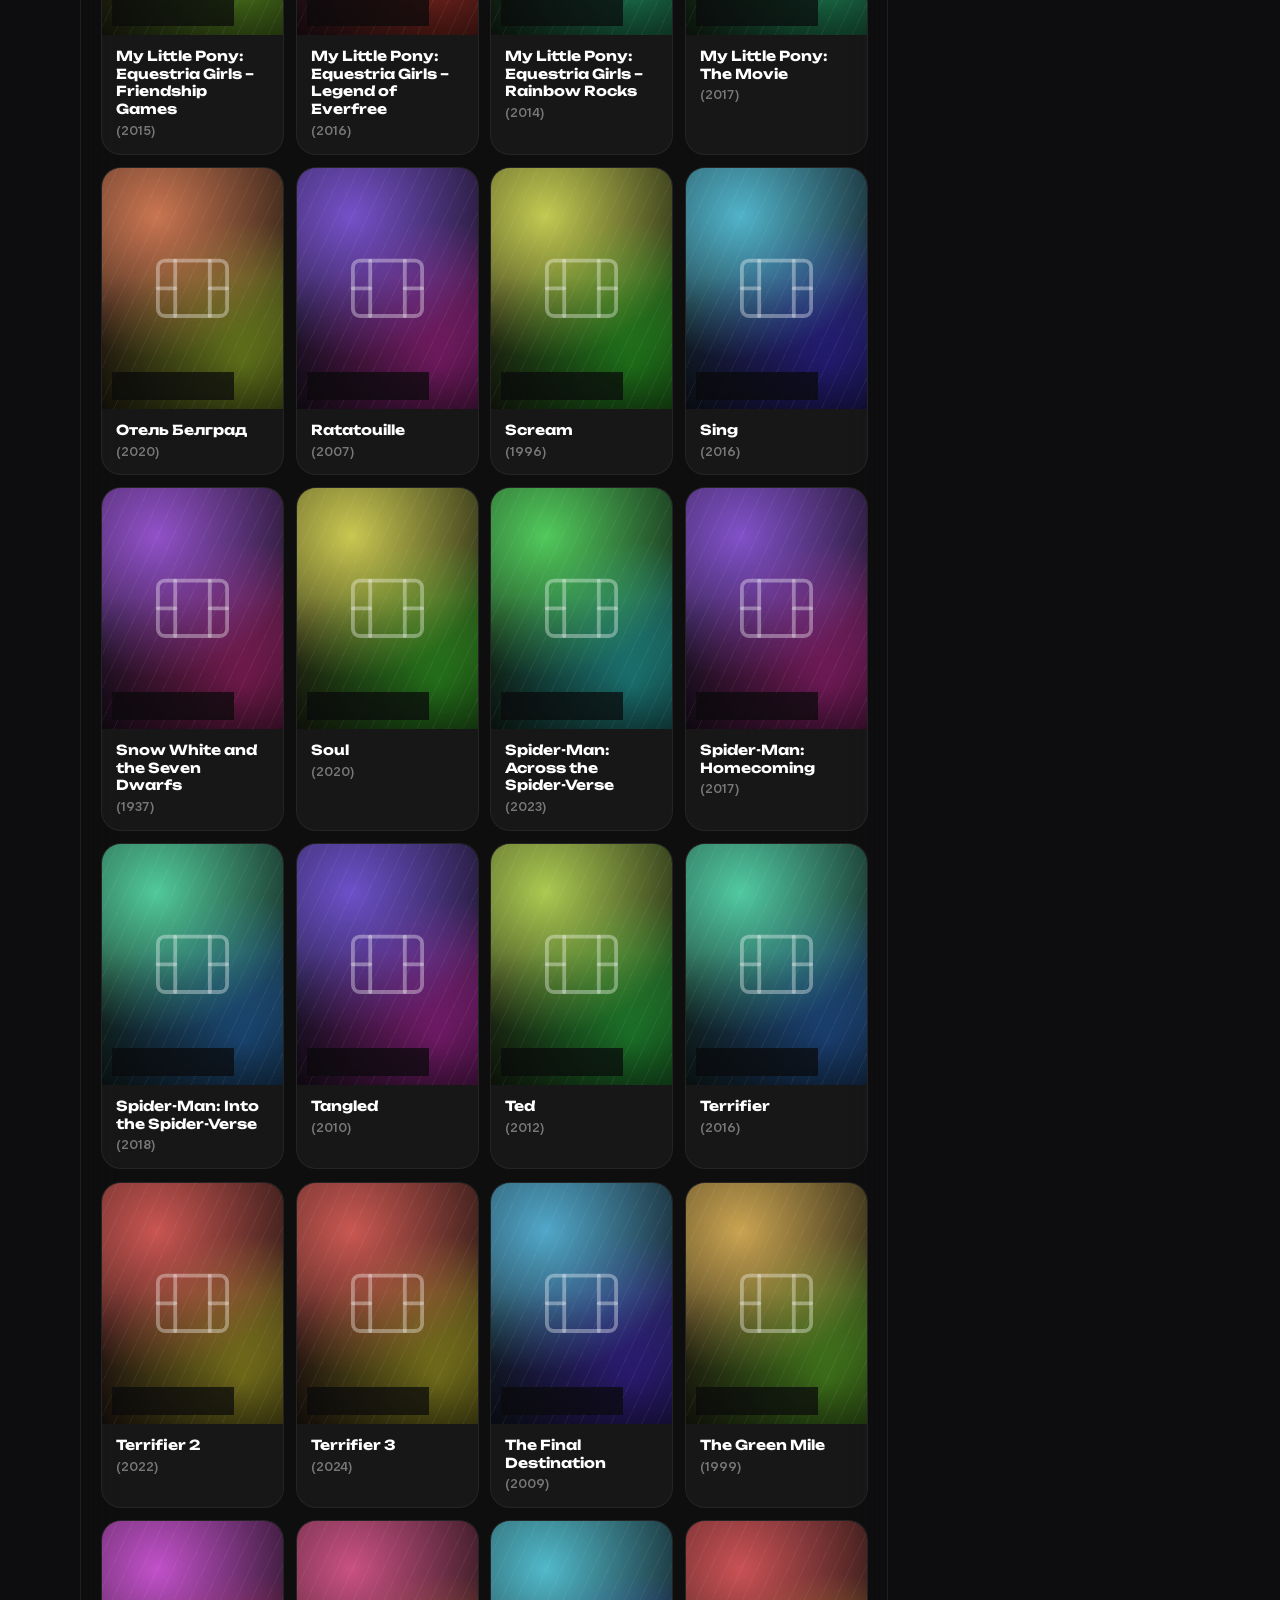
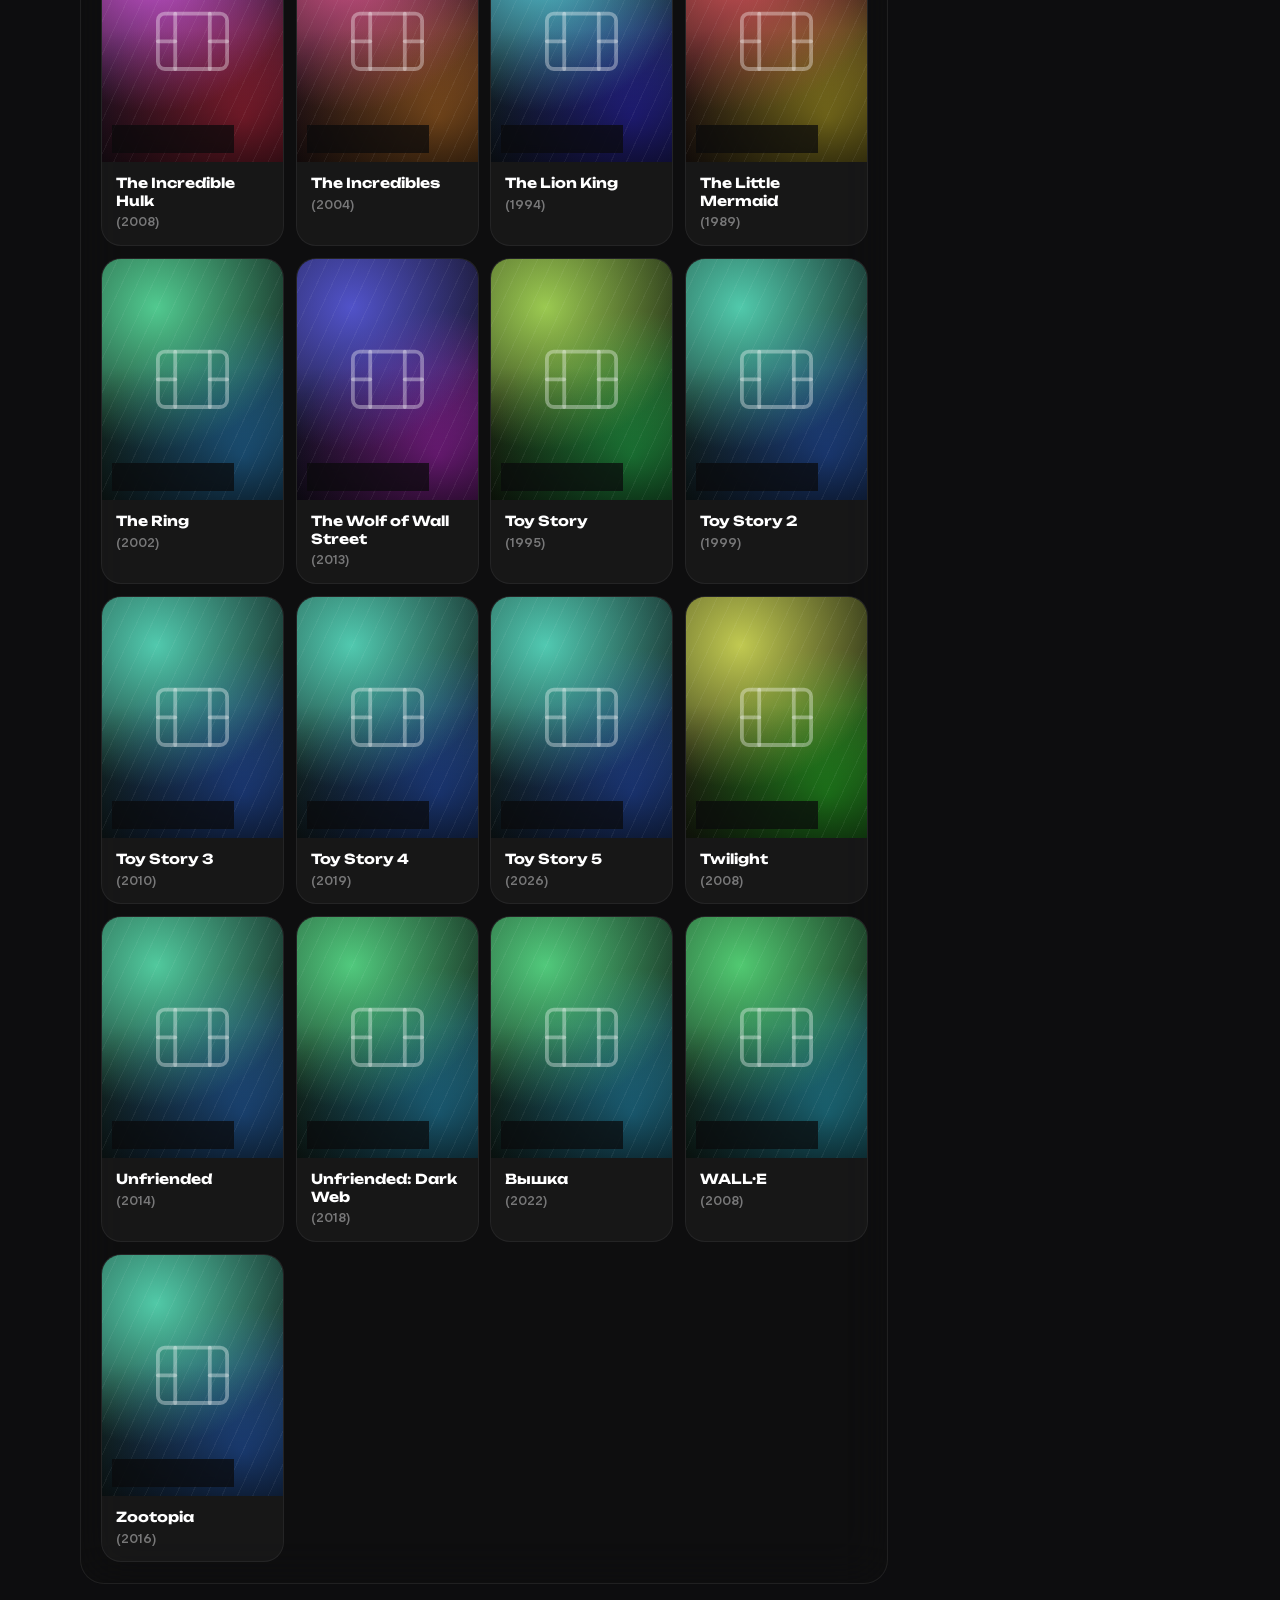
==== commit 2e14540c: "Update view.html" ====
--- a/view.html
+++ b/view.html
@@ -637,7 +637,7 @@
   { c: 'anime', t: 'Mahou Shoujo ni Akogarete', y: '2024', s: 0, img: 'https://encrypted-tbn0.gstatic.com/images?q=tbn:ANd9GcT9cdAhP_g9tbRHRqq0cBgDEganIhB5hsC_P4E7McI530-RhhCgLgAjEHQ&s=10', link: 'https://animix.lol/anime/3571/' },
   { c: 'anime', t: 'Mahou Shoujo ni Akogarete 2', y: 'анонс', s: 2, img: 'https://media.kitsu.app/anime/49270/poster_image/large-90d2a9ce9e2b01bf5f236af88549b9d7.jpeg', nolink: true },
   { c: 'anime', t: 'Panty & Stocking with Garterbelt', y: '2010', s: 0, link: 'https://animix.lol/anime/3886/' },
-  { c: 'anime', t: 'Табакошка', y: '2026', s: 2, q: 'Yani Neko', link: 'https://animix.lol/anime/4791' },
+  { c: 'anime', t: 'Табакошка', y: '2026', s: 1, q: 'Yani Neko', link: 'https://animix.lol/anime/4791' },
 
   /* --- ИГРЫ
      a — Steam appid: из него строится ссылка на магазин и вертикальный баннер
@@ -745,6 +745,7 @@
   { c: 'games', t: 'The Outlast Trials', s: 2, y: '2024', a: 1304930, img: 'https://shared.akamai.steamstatic.com/store_item_assets/steam/apps/1304930/b511ed32e00d90a15e6d1bf7861fe88f0cdde5db/library_capsule.jpg' },
 
   /* Играла */
+  { c: 'games', t: '7 Days to Die', s: 3, y: '2013', a: 251570 },
   { c: 'games', t: 'Amanda the Adventurer 2', s: 3, y: '2024', a: 2826800 },
   { c: 'games', t: 'Among Us', s: 3, y: '2018', a: 945360 },
   { c: 'games', t: 'Anger Foot', s: 3, y: '2024', a: 1978590 },
@@ -809,7 +810,6 @@
   { c: 'games', t: 'WooLoop', s: 3, y: '2023', a: 1878910 },
 
   /* Планирую */
-  { c: 'games', t: '7 Days to Die', s: 4, y: '2013', a: 251570 },
   { c: 'games', t: "Liar's Bar", s: 4, y: '2024', a: 3097560 },
   { c: 'games', t: 'Poppy Playtime - Chapter 6', s: 4, y: '2027' },
   { c: 'games', t: 'Super Bunny Man', s: 4, y: '2023', a: 673750 },
